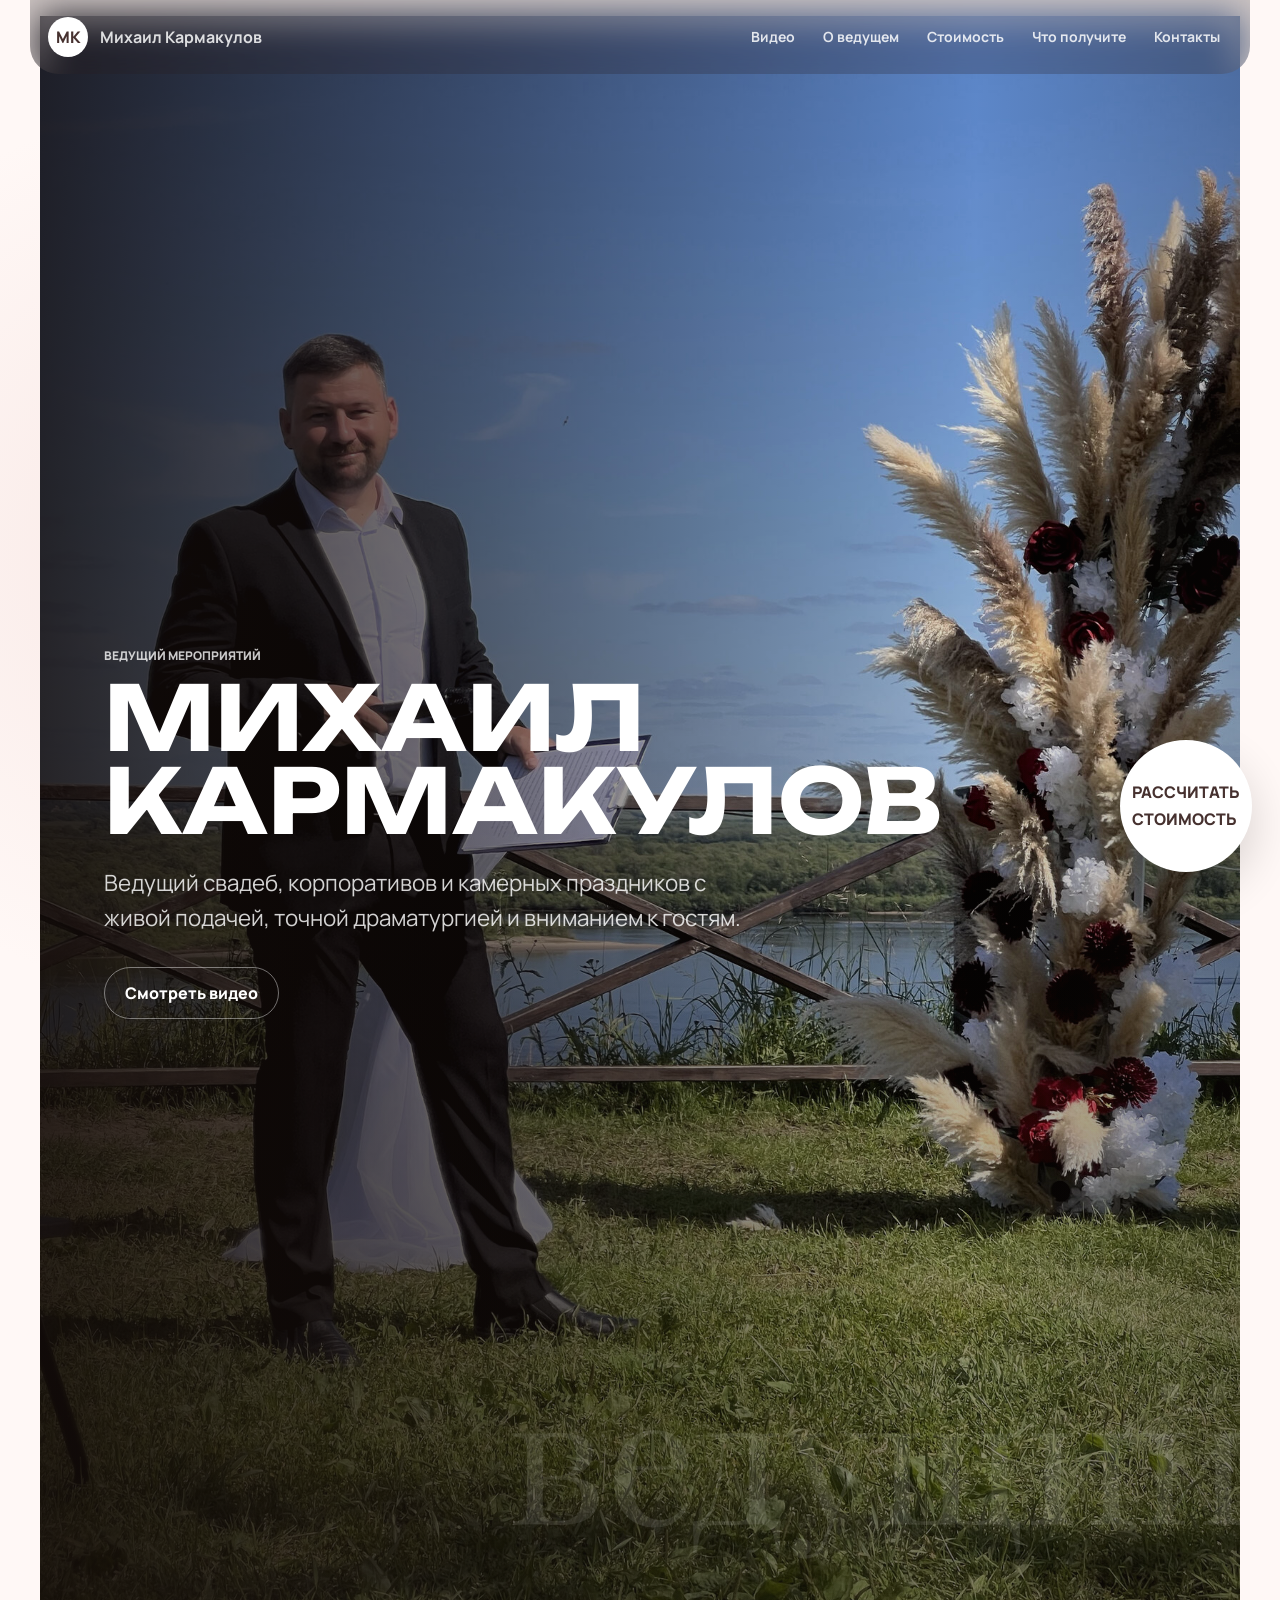
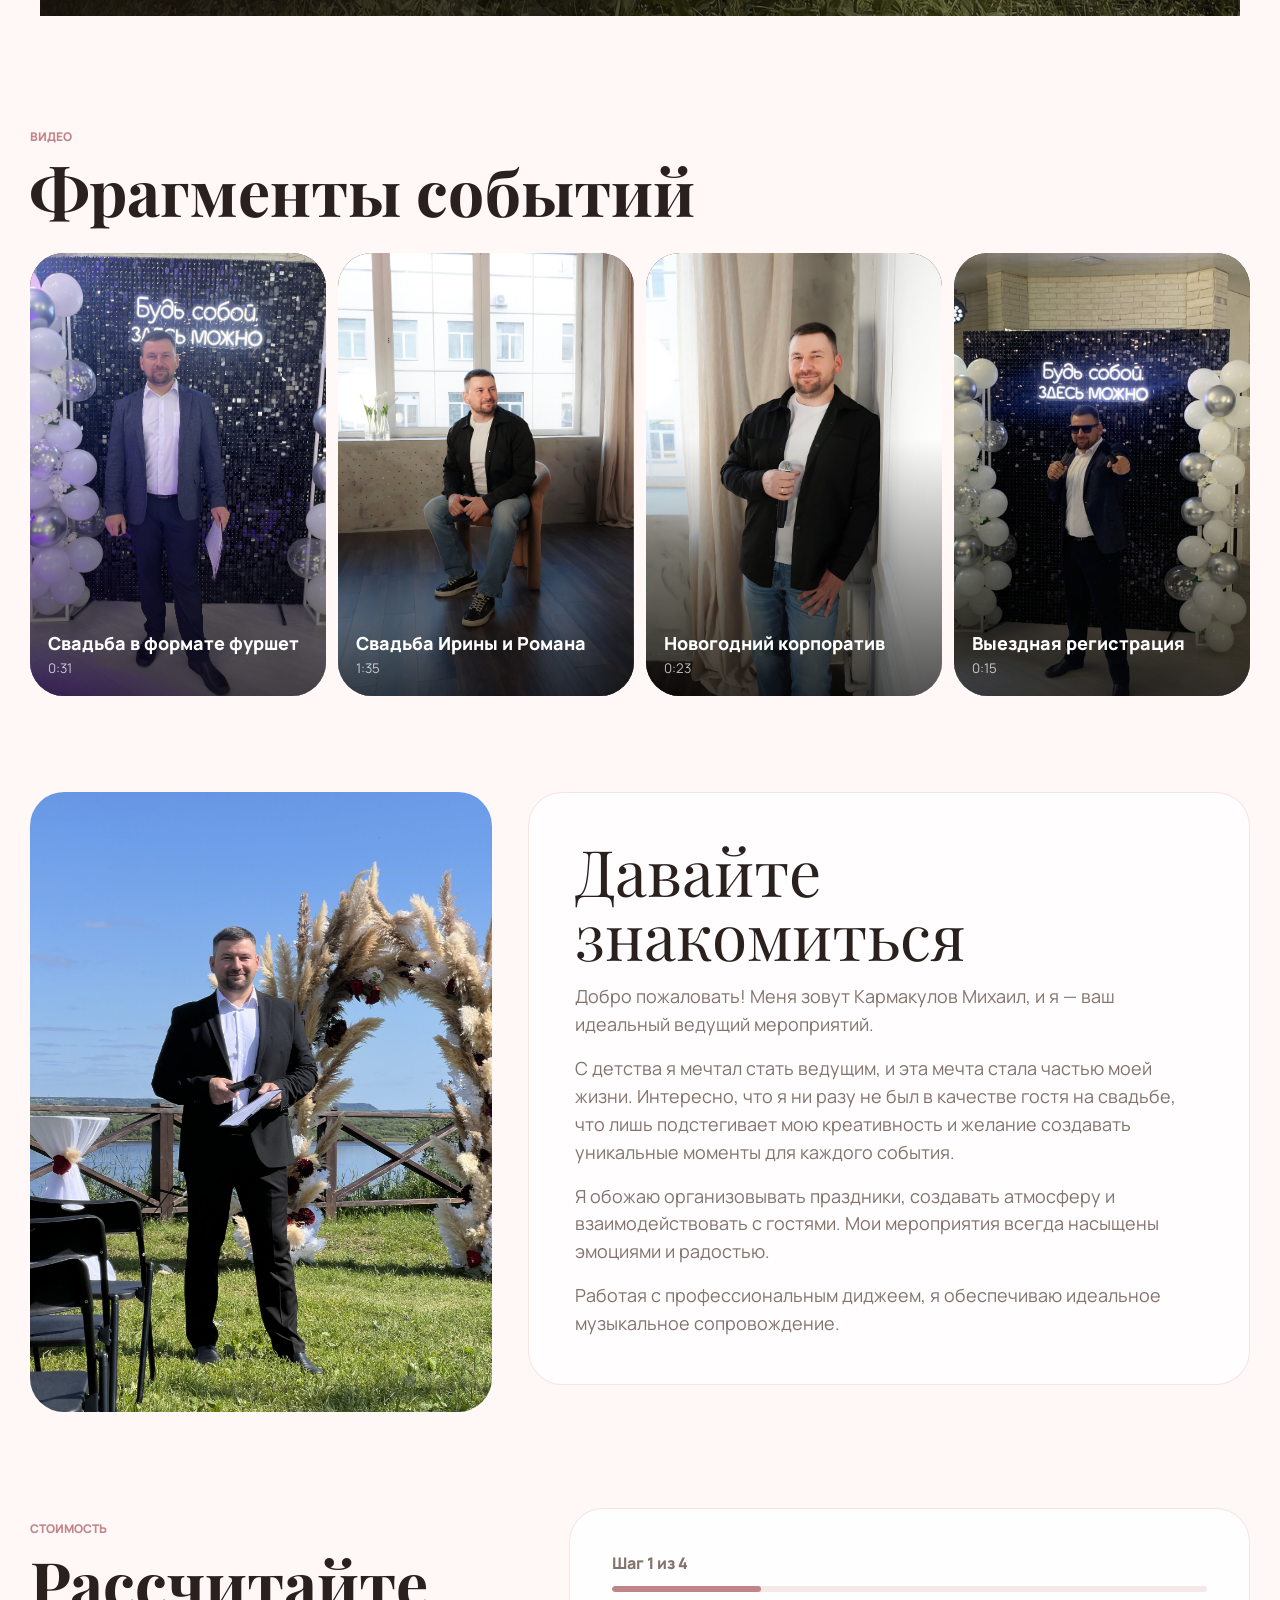
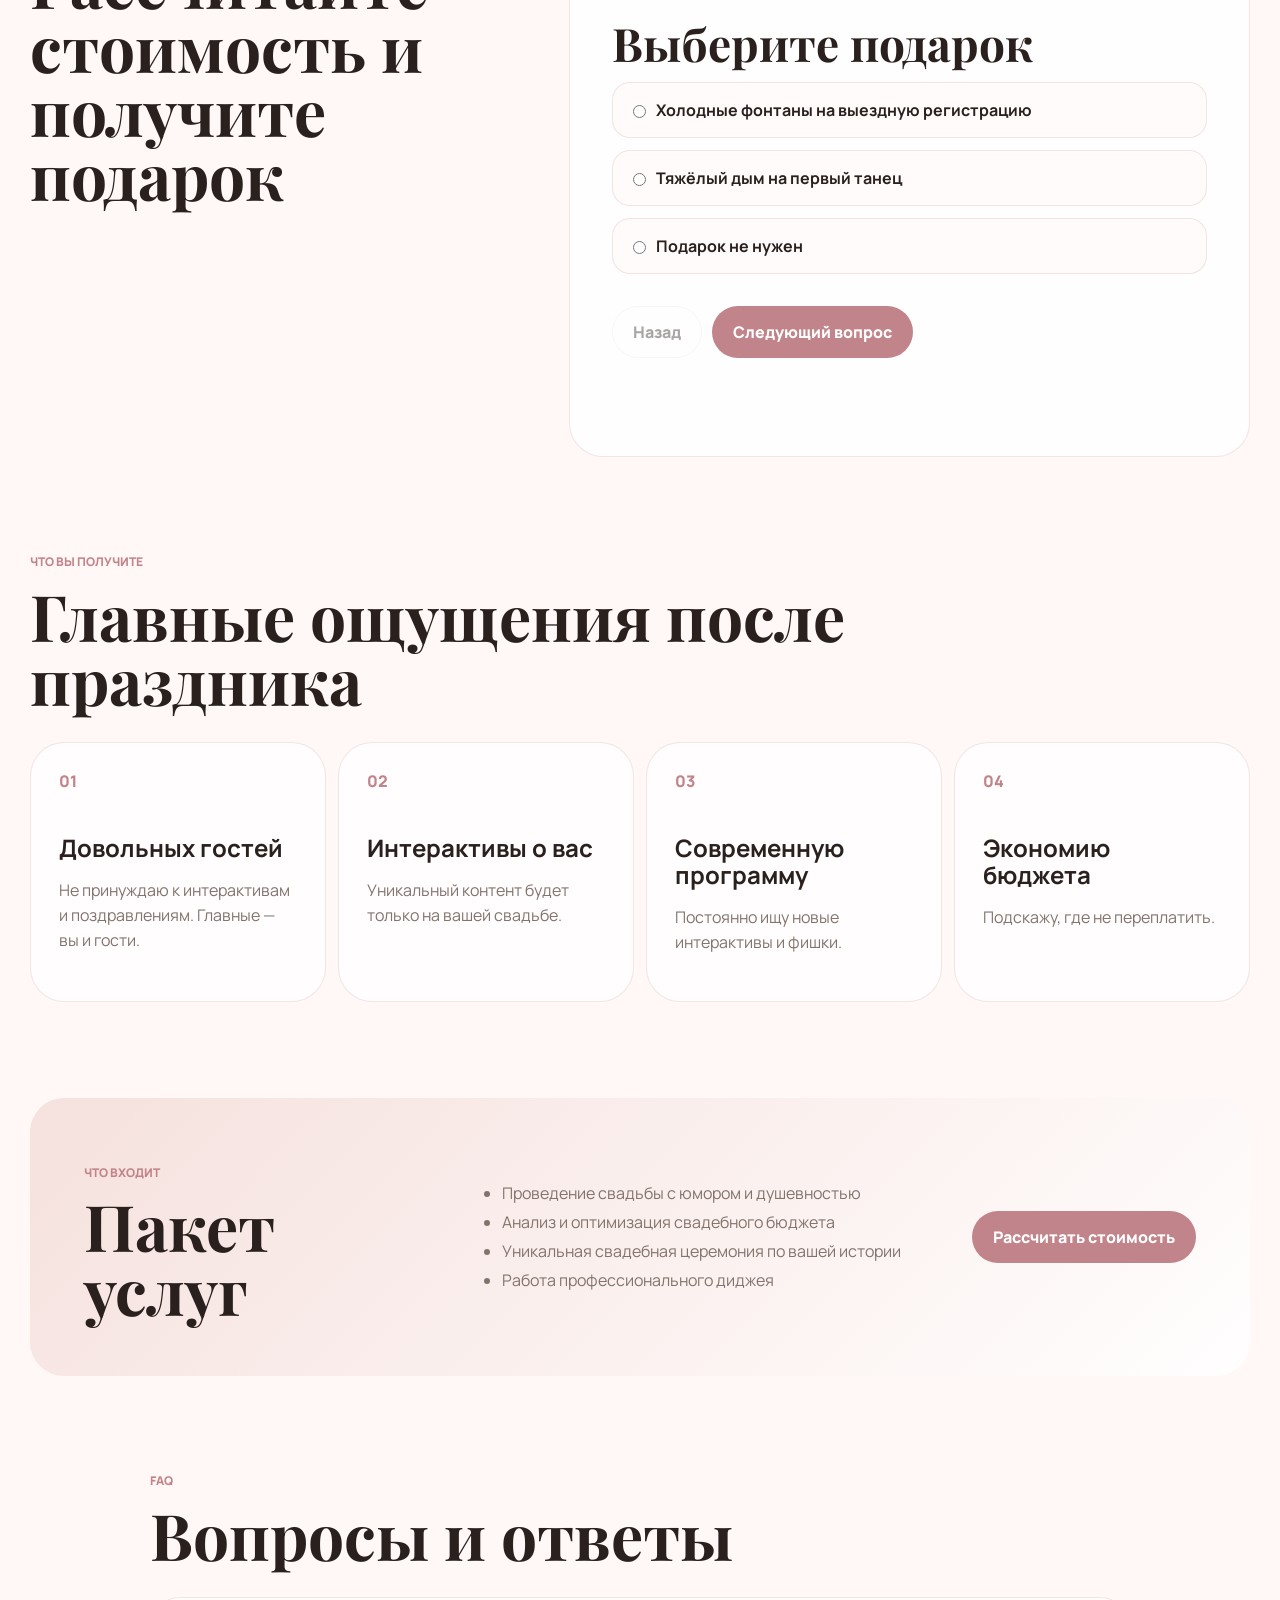
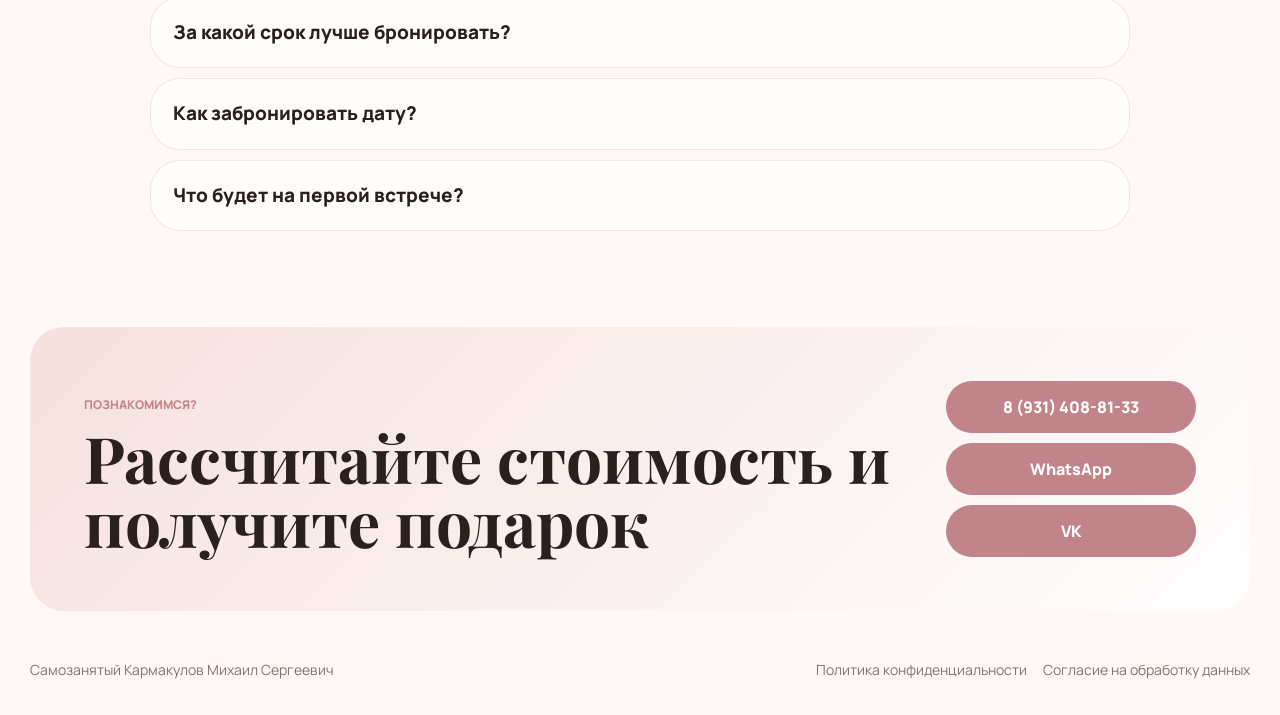
==== index.html @ 8fa38546 "Publish Karmakulov Mikhail site" ====
<!doctype html>
<html lang="ru">
<head>
  <meta charset="utf-8">
  <meta name="viewport" content="width=device-width, initial-scale=1">
  <title>Михаил Кармакулов | Ведущий мероприятий</title>
  <link rel="preconnect" href="https://fonts.googleapis.com">
  <link rel="preconnect" href="https://fonts.gstatic.com" crossorigin>
  <link href="https://fonts.googleapis.com/css2?family=Manrope:wght@400;500;600;700;800&family=Playfair+Display:wght@600;700&family=Unbounded:wght@500;700&display=swap" rel="stylesheet">
  <link rel="stylesheet" href="styles.css">
</head>
<body class="v5">
  <header class="site-header"><a class="brand" href="index.html"><span>MK</span><strong>Михаил Кармакулов</strong></a><button class="menu" type="button" aria-label="Открыть меню"><span></span><span></span></button><nav class="nav"><a href="#video">Видео</a><a href="#about">О ведущем</a><a href="#quiz">Стоимость</a><a href="#benefits">Что получите</a><a href="#contacts">Контакты</a></nav></header>
  <main>
    <a class="floating-cost button primary circle" href="#quiz"><span>Рассчитать</span><span>стоимость</span></a>
    <section class="hero ceremony-hero"><figure class="hero-photo"><img src="assets/hero.jpg" alt="Михаил Кармакулов"></figure><div class="hero-copy"><p class="eyebrow">Ведущий мероприятий</p><h1>МИХАИЛ КАРМАКУЛОВ</h1><p class="lead">Ведущий свадеб, корпоративов и камерных праздников с живой подачей, точной драматургией и вниманием к гостям.</p><div class="actions"><a class="button ghost" href="#video">Смотреть видео</a></div></div></section>
    <section class="video section" id="video"><div class="section-title"><p class="eyebrow">Видео</p><h2>Фрагменты событий</h2></div><div class="video-grid"><button class="video-card" data-title="Свадьба в формате фуршет"><img src="assets/video-1.jpg" alt=""><span>Свадьба в формате фуршет</span><small>0:31</small></button><button class="video-card" data-title="Свадьба Ирины и Романа"><img src="assets/video-2.jpg" alt=""><span>Свадьба Ирины и Романа</span><small>1:35</small></button><button class="video-card" data-title="Новогодний корпоратив"><img src="assets/video-3.jpg" alt=""><span>Новогодний корпоратив</span><small>0:23</small></button><button class="video-card" data-title="Выездная регистрация"><img src="assets/video-4.jpg" alt=""><span>Выездная регистрация</span><small>0:15</small></button></div></section>
    <section class="about section" id="about"><img src="assets/about.jpg" alt="Михаил Кармакулов"><div class="about-text"><p class="big">Давайте знакомиться</p><p>Добро пожаловать! Меня зовут Кармакулов Михаил, и я — ваш идеальный ведущий мероприятий.</p><p>С детства я мечтал стать ведущим, и эта мечта стала частью моей жизни. Интересно, что я ни разу не был в качестве гостя на свадьбе, что лишь подстегивает мою креативность и желание создавать уникальные моменты для каждого события.</p><p>Я обожаю организовывать праздники, создавать атмосферу и взаимодействовать с гостями. Мои мероприятия всегда насыщены эмоциями и радостью.</p><p>Работая с профессиональным диджеем, я обеспечиваю идеальное музыкальное сопровождение.</p></div></section>
    <section class="quiz-wrap section" id="quiz"><div class="section-title"><p class="eyebrow">Стоимость</p><h2>Рассчитайте стоимость и получите подарок</h2></div><form class="quiz"><div class="progress"><span class="step-label">Шаг 1 из 4</span><i><b class="step-bar"></b></i></div><fieldset class="step active"><legend>Выберите подарок</legend><label><input required type="radio" name="gift" value="Фонтаны"> Холодные фонтаны на выездную регистрацию</label><label><input type="radio" name="gift" value="Дым"> Тяжёлый дым на первый танец</label><label><input type="radio" name="gift" value="Нет"> Подарок не нужен</label></fieldset><fieldset class="step"><legend>Мероприятие</legend><div class="choices"><label><input required type="radio" name="event" value="Свадьба"> Свадьба</label><label><input type="radio" name="event" value="Корпоратив"> Корпоратив</label><label><input type="radio" name="event" value="Юбилей"> Юбилей</label><label><input type="radio" name="event" value="Другое"> Другое</label></div><input type="date" name="date"></fieldset><fieldset class="step"><legend>Место и гости</legend><input required type="text" name="place" placeholder="Город или площадка"><div class="choices"><label><input required type="radio" name="guests" value="10-30"> 10-30</label><label><input type="radio" name="guests" value="30-50"> 30-50</label><label><input type="radio" name="guests" value="50-100"> 50-100</label><label><input type="radio" name="guests" value="100+"> 100+</label></div></fieldset><fieldset class="step"><legend>Контакт</legend><input required type="tel" name="phone" placeholder="Телефон или мессенджер"><label class="consent"><input required type="checkbox"> Согласен на обработку персональных данных</label></fieldset><div class="quiz-actions"><button class="button ghost prev-step" type="button">Назад</button><button class="button primary next-step" type="button">Следующий вопрос</button><button class="button primary submit-quiz hidden" type="submit">Узнать результат</button></div><p class="result"></p></form></section>
    <section class="benefits section" id="benefits"><div class="section-title"><p class="eyebrow">Что вы получите</p><h2>Главные ощущения после праздника</h2></div><div class="benefit-grid"><article><span>01</span><div><h3>Довольных гостей</h3><p>Не принуждаю к интерактивам и поздравлениям. Главные — вы и гости.</p></div></article><article><span>02</span><div><h3>Интерактивы о вас</h3><p>Уникальный контент будет только на вашей свадьбе.</p></div></article><article><span>03</span><div><h3>Современную программу</h3><p>Постоянно ищу новые интерактивы и фишки.</p></div></article><article><span>04</span><div><h3>Экономию бюджета</h3><p>Подскажу, где не переплатить.</p></div></article></div></section>
    <section class="package section"><div><p class="eyebrow">Что входит</p><h2>Пакет услуг</h2></div><ul><li>Проведение свадьбы с юмором и душевностью</li><li>Анализ и оптимизация свадебного бюджета</li><li>Уникальная свадебная церемония по вашей истории</li><li>Работа профессионального диджея</li></ul><a class="button primary" href="#quiz">Рассчитать стоимость</a></section>
    <section class="faq section"><div class="section-title"><p class="eyebrow">FAQ</p><h2>Вопросы и ответы</h2></div><div class="faq-list"><button type="button"><span>За какой срок лучше бронировать?</span><em>Чем раньше известна дата, тем проще закрепить ее за вами.</em></button><button type="button"><span>Как забронировать дату?</span><em>Оставьте заявку, Михаил свяжется с вами и обсудит свободные даты, формат и детали праздника.</em></button><button type="button"><span>Что будет на первой встрече?</span><em>Обсудим повод, гостей, настроение, тайминг и пожелания.</em></button></div></section>
    <section class="contacts section" id="contacts"><div><p class="eyebrow">Познакомимся?</p><h2>Рассчитайте стоимость и получите подарок</h2></div><div class="contact-links"><a href="tel:+79314088133">8 (931) 408-81-33</a><a href="https://wa.me/79314088133">WhatsApp</a><a href="https://vk.com/djarkhangelsk">VK</a></div></section>
  </main>
  <footer class="footer"><span>Самозанятый Кармакулов Михаил Сергеевич</span><nav><a href="privacy.html">Политика конфиденциальности</a><a href="agree.html">Согласие на обработку данных</a></nav></footer>
  <dialog class="modal" id="videoModal"><button id="closeModal" type="button">×</button><h3 id="modalTitle">Видео</h3><p>Здесь можно подключить реальный ролик.</p></dialog>
  <script src="script.js"></script>
</body>
</html>
---- styles.css ----
:root {
  --bg: #f8f1ea;
  --paper: #fffaf4;
  --ink: #211a17;
  --muted: #766b63;
  --line: rgba(80, 58, 48, .16);
  --accent: #a96954;
  --accent-2: #d9bca5;
  --dark: #211a17;
  --max: min(1220px, calc(100% - 32px));
  --body: Manrope, Inter, Arial, sans-serif;
  --display: "Playfair Display", Georgia, serif;
  --radius: 28px;
}

.v2 {
  --bg: #f4f3ee;
  --paper: #ffffff;
  --ink: #111111;
  --muted: #66635e;
  --line: rgba(17,17,17,.16);
  --accent: #111111;
  --accent-2: #e2dfd7;
  --dark: #050505;
  --display: Unbounded, Manrope, Arial, sans-serif;
  --radius: 12px;
}

.v3 {
  --bg: #f5efe7;
  --paper: #fffdf9;
  --ink: #241d18;
  --muted: #74675c;
  --line: rgba(36,29,24,.14);
  --accent: #7b6f5a;
  --accent-2: #e8d8c5;
  --dark: #2b211b;
  --display: Manrope, Arial, sans-serif;
  --radius: 6px;
}

.v4 {
  --bg: #0e0d11;
  --paper: #17151d;
  --ink: #fff5eb;
  --muted: rgba(255,245,235,.68);
  --line: rgba(255,245,235,.14);
  --accent: #e2a86f;
  --accent-2: #6d2844;
  --dark: #07060a;
  --display: Unbounded, Manrope, Arial, sans-serif;
  --radius: 22px;
}

.v5 {
  --bg: #fff8f6;
  --paper: #fffefe;
  --ink: #2a211f;
  --muted: #83736d;
  --line: rgba(179,123,117,.18);
  --accent: #c1848a;
  --accent-2: #f2d9d5;
  --dark: #46312f;
  --radius: 34px;
}

* { box-sizing: border-box; }
html { scroll-behavior: smooth; }
body {
  margin: 0;
  color: var(--ink);
  background:
    radial-gradient(circle at 16% 10%, color-mix(in srgb, var(--accent-2) 50%, transparent), transparent 28rem),
    var(--bg);
  font-family: var(--body);
  line-height: 1.55;
  letter-spacing: 0;
}
a { color: inherit; text-decoration: none; }
img { display: block; max-width: 100%; }
button, input { font: inherit; }

.hub-page {
  min-height: 100vh;
  width: var(--max);
  margin: 0 auto;
  display: grid;
  align-content: center;
  gap: 24px;
  padding: 48px 0;
}
.hub-page h1 {
  max-width: 900px;
  margin: 0;
  font-family: var(--display);
  font-size: clamp(48px, 8vw, 110px);
  line-height: .95;
}
.hub-page > p:not(.eyebrow) {
  max-width: 760px;
  color: var(--muted);
  font-size: 20px;
}
.hub-grid {
  display: grid;
  grid-template-columns: repeat(5, 1fr);
  gap: 12px;
}
.hub-grid a {
  min-height: 220px;
  display: grid;
  align-content: space-between;
  border: 1px solid var(--line);
  border-radius: var(--radius);
  padding: 22px;
  background: var(--paper);
}
.hub-grid span,
.eyebrow {
  color: var(--accent);
  font-size: 12px;
  font-weight: 800;
  text-transform: uppercase;
}
.hub-grid b {
  font-size: 24px;
  line-height: 1.1;
}
.hub-grid small {
  color: var(--muted);
}

.site-header {
  position: sticky;
  top: 0;
  z-index: 20;
  width: var(--max);
  min-height: 74px;
  margin: 0 auto;
  display: flex;
  align-items: center;
  justify-content: space-between;
  gap: 18px;
  padding: 0 18px;
  border-bottom: 1px solid var(--line);
  background: color-mix(in srgb, var(--bg) 86%, transparent);
  backdrop-filter: blur(18px);
}
.brand { display: flex; align-items: center; gap: 12px; font-weight: 800; }
.brand span {
  width: 40px;
  height: 40px;
  display: grid;
  place-items: center;
  border-radius: 50%;
  background: var(--accent);
  color: #fff;
}
.nav { display: flex; gap: 4px; }
.nav a {
  min-height: 42px;
  display: inline-flex;
  align-items: center;
  border-radius: 999px;
  padding: 0 12px;
  color: var(--muted);
  font-size: 14px;
  font-weight: 700;
}
.nav a:hover { color: var(--ink); background: color-mix(in srgb, var(--accent) 12%, transparent); }
.menu { display: none; width: 44px; height: 44px; border: 0; border-radius: 50%; background: var(--accent); }
.menu span { display: block; width: 18px; height: 2px; margin: 5px auto; background: #fff; }

.hero {
  width: var(--max);
  min-height: calc(100vh - 74px);
  margin: 0 auto;
  display: grid;
  grid-template-columns: 1fr .72fr;
  gap: 16px;
  padding: 24px 0;
}
.hero-copy,
.hero-photo {
  min-width: 0;
  overflow: hidden;
  border-radius: var(--radius);
}
.hero-copy {
  position: relative;
  display: flex;
  flex-direction: column;
  justify-content: center;
  padding: clamp(28px, 6vw, 74px);
  border: 1px solid var(--line);
  background: color-mix(in srgb, var(--paper) 88%, transparent);
}
.hero h1 {
  margin: 0;
  font-family: var(--display);
  font-size: clamp(52px, 8vw, 116px);
  line-height: .94;
  letter-spacing: 0;
}
.lead {
  max-width: 640px;
  margin: 24px 0 0;
  color: var(--muted);
  font-size: clamp(18px, 2vw, 26px);
}
.actions { display: flex; flex-wrap: wrap; gap: 10px; margin-top: 32px; }
.button {
  min-height: 52px;
  display: inline-flex;
  align-items: center;
  justify-content: center;
  border: 1px solid transparent;
  border-radius: 999px;
  padding: 0 20px;
  cursor: pointer;
  font-weight: 800;
}
.button.primary { background: var(--accent); color: #fff; }
.button.ghost { border-color: var(--line); color: var(--ink); background: transparent; }
.hero-photo img { width: 100%; height: 100%; min-height: 620px; object-fit: cover; object-position: 45% 36%; }

.v2 .hero { grid-template-columns: 1fr; }
.v2 .hero-copy { min-height: 520px; text-transform: uppercase; }
.v2 .hero-photo { min-height: 480px; }
.v3 .hero { grid-template-columns: .8fr 1.2fr; }
.v3 .hero-photo { order: -1; }
.v4 .hero-copy { background: linear-gradient(135deg, var(--paper), var(--dark)); }
.v4 .button.ghost { color: var(--ink); }
.v5 .hero-copy::after {
  content: "wedding";
  position: absolute;
  right: 26px;
  bottom: 18px;
  color: color-mix(in srgb, var(--accent) 22%, transparent);
  font-family: var(--display);
  font-size: clamp(64px, 12vw, 180px);
  pointer-events: none;
}

.v5 .site-header {
  position: fixed;
  left: 50%;
  transform: translateX(-50%);
  border-bottom: 0;
  color: #fff;
  background: rgba(42, 33, 31, .24);
  border-radius: 0 0 28px 28px;
}

.v5 .brand span {
  background: #fff;
  color: var(--dark);
}

.v5 .nav a,
.v5 .brand strong {
  color: rgba(255,255,255,.84);
}

.v5 .nav a:hover {
  color: #fff;
  background: rgba(255,255,255,.12);
}

.v5 .ceremony-hero {
  width: 100%;
  min-height: 100vh;
  display: grid;
  grid-template-columns: 1fr;
  padding: 0;
}

.v5 .ceremony-hero .hero-photo {
  grid-area: 1 / 1;
  position: relative;
  min-height: 100vh;
  border-radius: 0;
}

.v5 .ceremony-hero .hero-photo::after {
  content: "";
  position: absolute;
  inset: 0;
  background:
    linear-gradient(90deg, rgba(18,11,9,.86) 0%, rgba(18,11,9,.52) 38%, rgba(18,11,9,.12) 78%, rgba(18,11,9,.3) 100%),
    linear-gradient(0deg, rgba(18,11,9,.5), transparent 54%);
}

.v5 .ceremony-hero .hero-photo img {
  min-height: 100vh;
  object-position: 50% 0%;
  filter: saturate(.95) contrast(1.04);
}

.v5 .ceremony-hero .hero-copy {
  grid-area: 1 / 1;
  z-index: 2;
  width: var(--max);
  min-height: 100vh;
  margin: 0 auto;
  border: 0;
  border-radius: 0;
  background: transparent;
  color: #fff;
  padding-top: 96px;
}

.v5 .ceremony-hero .hero-copy::after {
  content: "ведущий";
  right: 0;
  bottom: 42px;
  color: rgba(255,255,255,.1);
  font-family: var(--display);
  font-size: clamp(76px, 14vw, 210px);
}

.v5 .ceremony-hero .eyebrow {
  color: rgba(255,255,255,.78);
}

.v5 .ceremony-hero h1 {
  max-width: min(100%, 1020px);
  font-family: Unbounded, Manrope, Arial, sans-serif;
  font-size: clamp(56px, 7vw, 118px);
  line-height: .92;
  letter-spacing: 0;
  text-wrap: balance;
}

.v5 .ceremony-hero .lead {
  max-width: 660px;
  color: rgba(255,255,255,.82);
  font-size: clamp(18px, 1.75vw, 23px);
}

.v5 .ceremony-hero .actions {
  align-items: center;
}

.v5 .ceremony-hero .button.ghost {
  color: #fff;
  border-color: rgba(255,255,255,.42);
}

.v5 .button.circle {
  width: 132px;
  height: 132px;
  display: grid;
  align-content: center;
  gap: 3px;
  border-radius: 50%;
  padding: 0;
  background: #fff;
  color: var(--dark);
  text-transform: uppercase;
}

.v5 .button.circle:hover {
  transform: translateY(-2px) scale(1.02);
}

.v5 .floating-cost {
  position: fixed;
  right: clamp(16px, 2.2vw, 34px);
  bottom: clamp(16px, 2.2vw, 32px);
  z-index: 40;
  border: 2px solid rgba(255,255,255,.75);
  box-shadow: 0 18px 46px rgba(0,0,0,.16);
  animation: ctaFloat 4.5s ease-in-out infinite;
}

@keyframes ctaFloat {
  0%, 100% { transform: translateY(0); }
  50% { transform: translateY(-8px); }
}

.section { width: var(--max); margin: 96px auto 0; }
.section-title { max-width: 840px; margin-bottom: 30px; }
.section h2 {
  margin: 0;
  font-family: var(--display);
  font-size: clamp(36px, 5vw, 72px);
  line-height: 1;
}
.video-grid,
.benefit-grid {
  display: grid;
  grid-template-columns: repeat(4, 1fr);
  gap: 12px;
}
.video-card {
  position: relative;
  min-height: 330px;
  overflow: hidden;
  border: 0;
  border-radius: var(--radius);
  padding: 0;
  background: var(--dark);
  color: #fff;
  cursor: pointer;
  text-align: left;
}
.video-card img { width: 100%; height: 100%; object-fit: cover; object-position: center top; transition: transform .35s ease; }
.video-card:hover img { transform: scale(1.04); }
.video-card::after { content: ""; position: absolute; inset: 0; background: linear-gradient(to top, rgba(0,0,0,.68), transparent 58%); }
.video-card span,
.video-card small { position: absolute; z-index: 1; left: 18px; right: 18px; }
.video-card span { bottom: 42px; font-weight: 800; font-size: 18px; line-height: 1.2; }
.video-card small { bottom: 18px; color: rgba(255,255,255,.72); }

.about {
  display: grid;
  grid-template-columns: .78fr 1.22fr;
  gap: 36px;
  align-items: start;
}
.about img { width: 100%; height: 620px; object-fit: cover; object-position: center top; border-radius: var(--radius); }
.about-text {
  display: grid;
  gap: 16px;
  border: 1px solid var(--line);
  border-radius: var(--radius);
  padding: clamp(24px, 4vw, 46px);
  background: color-mix(in srgb, var(--paper) 86%, transparent);
}
.about-text p { margin: 0; color: var(--muted); font-size: 18px; }
.about-text .big { color: var(--ink); font-family: var(--display); font-size: clamp(34px, 5vw, 66px); line-height: 1; }

.quiz-wrap {
  display: grid;
  grid-template-columns: .85fr 1.15fr;
  gap: 36px;
  align-items: start;
}
.quiz {
  border: 1px solid var(--line);
  border-radius: var(--radius);
  padding: clamp(24px, 4vw, 42px);
  background: var(--paper);
}
.progress { display: grid; gap: 10px; margin-bottom: 28px; color: var(--muted); font-weight: 800; }
.progress i { height: 6px; overflow: hidden; border-radius: 999px; background: color-mix(in srgb, var(--accent) 18%, transparent); }
.progress b { display: block; width: 25%; height: 100%; background: var(--accent); border-radius: inherit; transition: width .25s ease; }
.step { display: none; min-height: 260px; margin: 0; border: 0; padding: 0; }
.step.active { display: grid; gap: 12px; align-content: start; }
.step legend { margin-bottom: 16px; padding: 0; font-family: var(--display); font-size: clamp(28px, 4vw, 46px); line-height: 1; font-weight: 700; }
.step label,
.step input[type="text"],
.step input[type="tel"],
.step input[type="date"] {
  width: 100%;
  min-height: 56px;
  display: flex;
  align-items: center;
  border: 1px solid var(--line);
  border-radius: 18px;
  padding: 14px 15px;
  background: color-mix(in srgb, var(--bg) 48%, var(--paper));
  color: var(--ink);
  font-weight: 700;
}
.step input[type="text"],
.step input[type="tel"],
.step input[type="date"] { display: block; }
.step input[type="radio"],
.step input[type="checkbox"] { margin-right: 10px; accent-color: var(--accent); }
.choices { display: grid; grid-template-columns: repeat(4, 1fr); gap: 10px; }
.contact { grid-template-columns: repeat(3, 1fr); }
.consent { color: var(--muted); font-size: 14px; }
.quiz-actions { display: flex; gap: 10px; margin-top: 26px; }
.quiz-actions button:disabled { opacity: .4; cursor: default; }
.hidden { display: none !important; }
.result { min-height: 24px; color: var(--accent); font-weight: 800; }

.benefit-grid article {
  min-height: 260px;
  display: grid;
  grid-template-rows: auto 1fr;
  align-content: start;
  gap: 42px;
  border: 1px solid var(--line);
  border-radius: var(--radius);
  padding: 26px 28px;
  background: color-mix(in srgb, var(--paper) 86%, transparent);
}
.benefit-grid article > span { color: var(--accent); font-weight: 800; }
.benefit-grid article > div {
  align-self: start;
}
h3 { margin: 0 0 10px; font-size: 24px; line-height: 1.12; }
.benefit-grid p,
.package li,
.faq em { color: var(--muted); }

.package,
.contacts {
  display: grid;
  grid-template-columns: .8fr 1fr auto;
  gap: 28px;
  align-items: center;
  border-radius: var(--radius);
  padding: clamp(26px, 5vw, 54px);
  background: linear-gradient(135deg, color-mix(in srgb, var(--accent-2) 74%, transparent), var(--paper));
}
.package ul { margin: 0; padding-left: 20px; line-height: 1.8; }

.faq { max-width: 980px; }
.faq-list { display: grid; gap: 10px; }
.faq button {
  width: 100%;
  border: 1px solid var(--line);
  border-radius: calc(var(--radius) - 4px);
  padding: 20px 22px;
  background: color-mix(in srgb, var(--paper) 88%, transparent);
  color: var(--ink);
  cursor: pointer;
  text-align: left;
}
.faq span { display: block; font-size: 19px; font-weight: 800; }
.faq em { display: none; margin-top: 10px; font-style: normal; }
.faq button.open em { display: block; }

.contacts { grid-template-columns: 1fr auto; margin-bottom: 48px; }
.contact-links { display: grid; gap: 10px; min-width: 250px; }
.contact-links a { min-height: 52px; display: flex; align-items: center; justify-content: center; border-radius: 999px; background: var(--accent); color: #fff; font-weight: 800; }
.footer { width: var(--max); margin: 0 auto 34px; display: flex; justify-content: space-between; gap: 20px; color: var(--muted); font-size: 14px; }
.footer nav { display: flex; gap: 16px; flex-wrap: wrap; }
.legal-page { background: var(--bg); }
.legal-document { width: min(100% - 32px, 920px); margin: 0 auto; padding: 56px 0 80px; }
.legal-document h1 { margin: 20px 0 28px; font-family: var(--display); font-size: clamp(34px, 5vw, 66px); line-height: 1; }
.legal-document h2 { margin: 34px 0 12px; font-size: 22px; line-height: 1.2; }
.legal-document p,
.legal-document li { color: var(--muted); font-size: 18px; }
.legal-document a { color: var(--accent); font-weight: 800; }
.legal-back { display: inline-flex; min-height: 44px; align-items: center; border: 1px solid var(--line); border-radius: 999px; padding: 0 16px; background: var(--paper); }
.modal { width: min(620px, calc(100% - 32px)); border: 0; border-radius: var(--radius); padding: 30px; background: var(--paper); color: var(--ink); }
.modal::backdrop { background: rgba(0,0,0,.55); backdrop-filter: blur(8px); }
#closeModal { position: absolute; right: 16px; top: 16px; width: 40px; height: 40px; border: 0; border-radius: 50%; background: var(--accent); color: #fff; cursor: pointer; font-size: 24px; }

@media (max-width: 1040px) {
  .hub-grid,
  .video-grid,
  .benefit-grid { grid-template-columns: repeat(2, 1fr); }
  .hero,
  .about,
  .quiz-wrap,
  .package,
  .contacts { grid-template-columns: 1fr; }
  .hero-copy,
  .hero-photo img { min-height: 500px; }
}

@media (max-width: 720px) {
  :root { --max: calc(100% - 20px); }
  .site-header { min-height: 68px; }
  .menu { display: block; }
  .nav {
    position: absolute;
    left: 0;
    right: 0;
    top: 70px;
    display: none;
    padding: 10px;
    border: 1px solid var(--line);
    border-radius: 22px;
    background: var(--paper);
  }
  .nav.open { display: grid; }
  .hero { min-height: auto; padding-top: 16px; }
  .hero-copy { min-height: auto; padding: 24px; }
  .hero-photo { order: -1; }
  .hero-photo img { min-height: 440px; }
  .v5 .site-header {
    width: var(--max);
    border-radius: 0 0 20px 20px;
  }
  .v5 .nav {
    background: rgba(34, 26, 23, .94);
    border-color: rgba(255,255,255,.16);
  }
  .v5 .ceremony-hero {
    min-height: 100svh;
  }
  .v5 .ceremony-hero .hero-photo,
  .v5 .ceremony-hero .hero-photo img,
  .v5 .ceremony-hero .hero-copy {
    min-height: 100svh;
  }
  .v5 .ceremony-hero .hero-photo img {
    object-position: 50% 0%;
  }
  .v5 .ceremony-hero .hero-copy {
    padding: 98px 10px 34px;
    justify-content: end;
  }
  .v5 .ceremony-hero h1 {
    font-size: clamp(36px, 11vw, 52px);
    line-height: .96;
  }
  .v5 .ceremony-hero .lead {
    font-size: 17px;
  }
  .v5 .button.circle {
    width: 104px;
    height: 104px;
    font-size: 12px;
  }
  .v5 .floating-cost {
    right: 14px;
    bottom: 14px;
  }
  h1 { font-size: clamp(42px, 14vw, 66px); }
  .section { margin-top: 72px; }
  .hub-grid,
  .video-grid,
  .benefit-grid,
  .choices,
  .contact,
  .actions,
  .quiz-actions { grid-template-columns: 1fr; display: grid; }
  .video-card { min-height: 300px; }
  .about img { height: 440px; }
  .step { min-height: auto; }
  .package,
  .contacts,
  .footer { display: grid; }
  .contact-links { min-width: 0; }
}
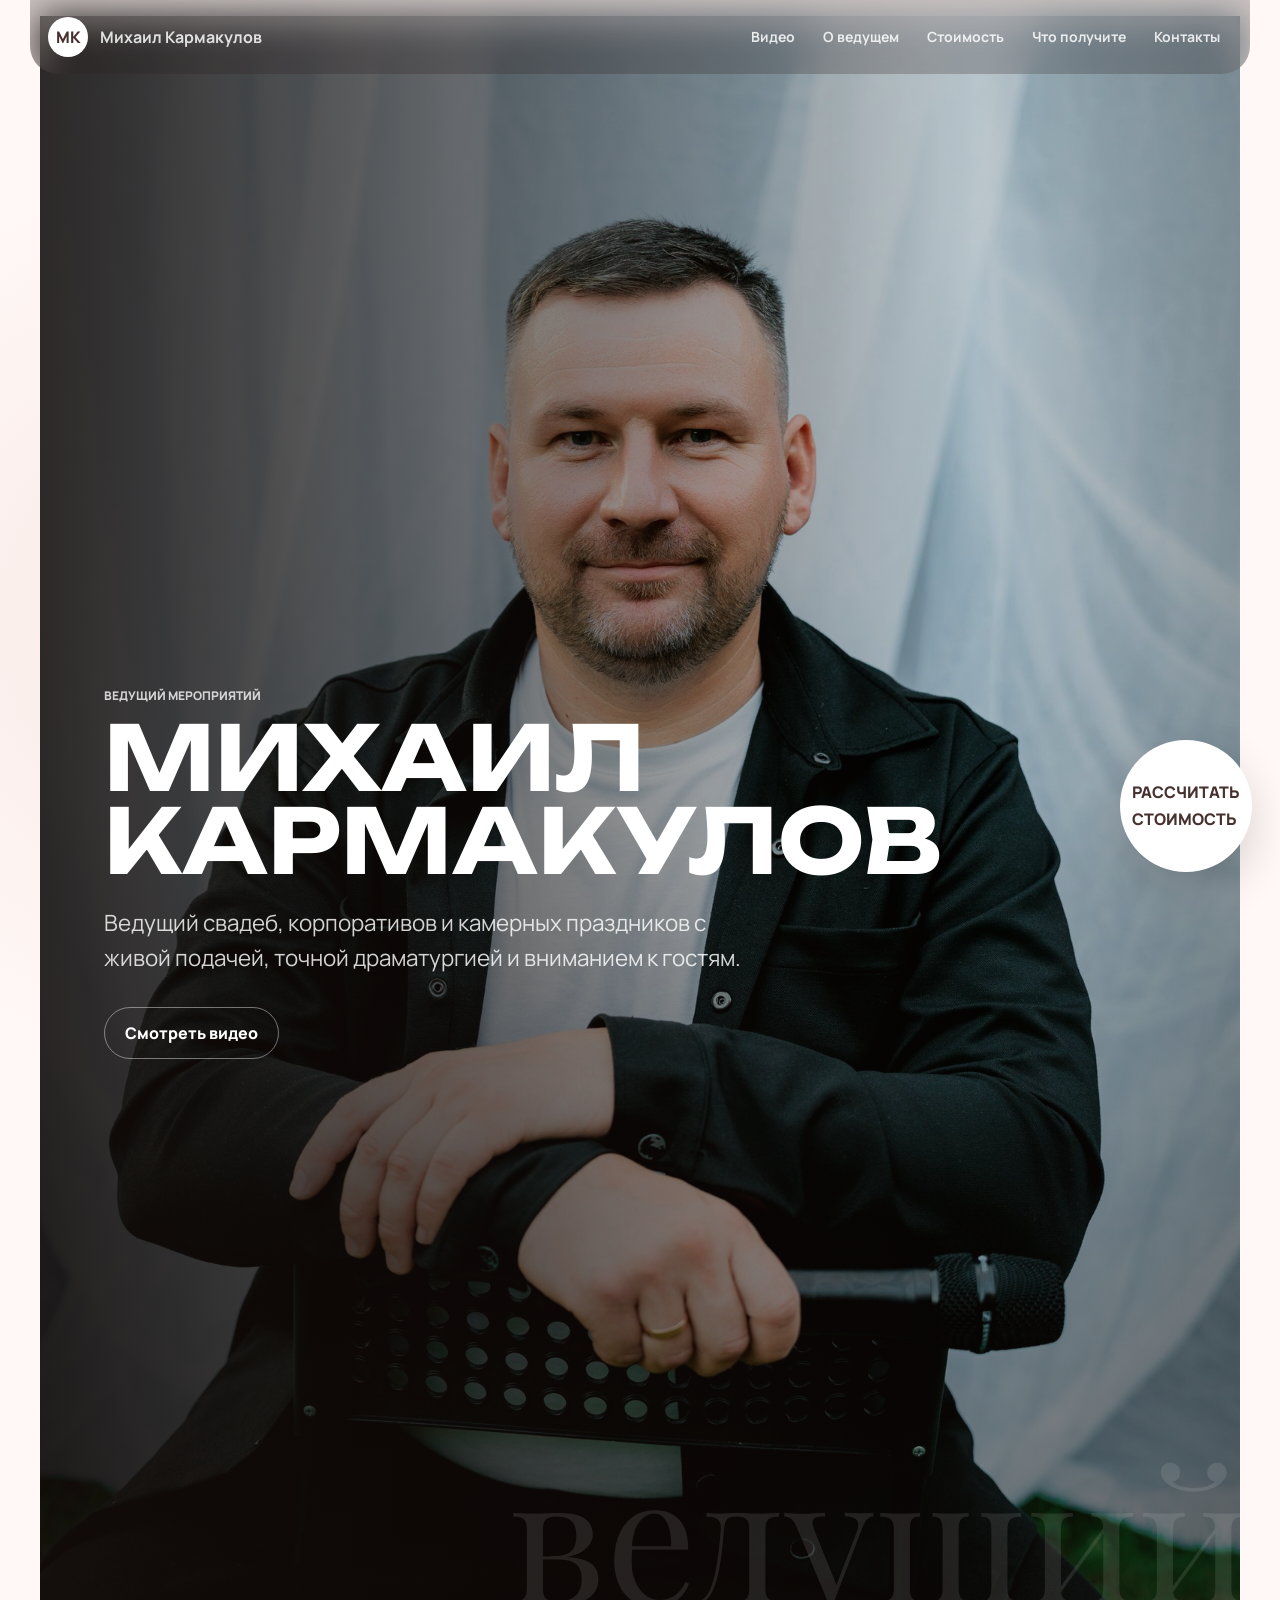
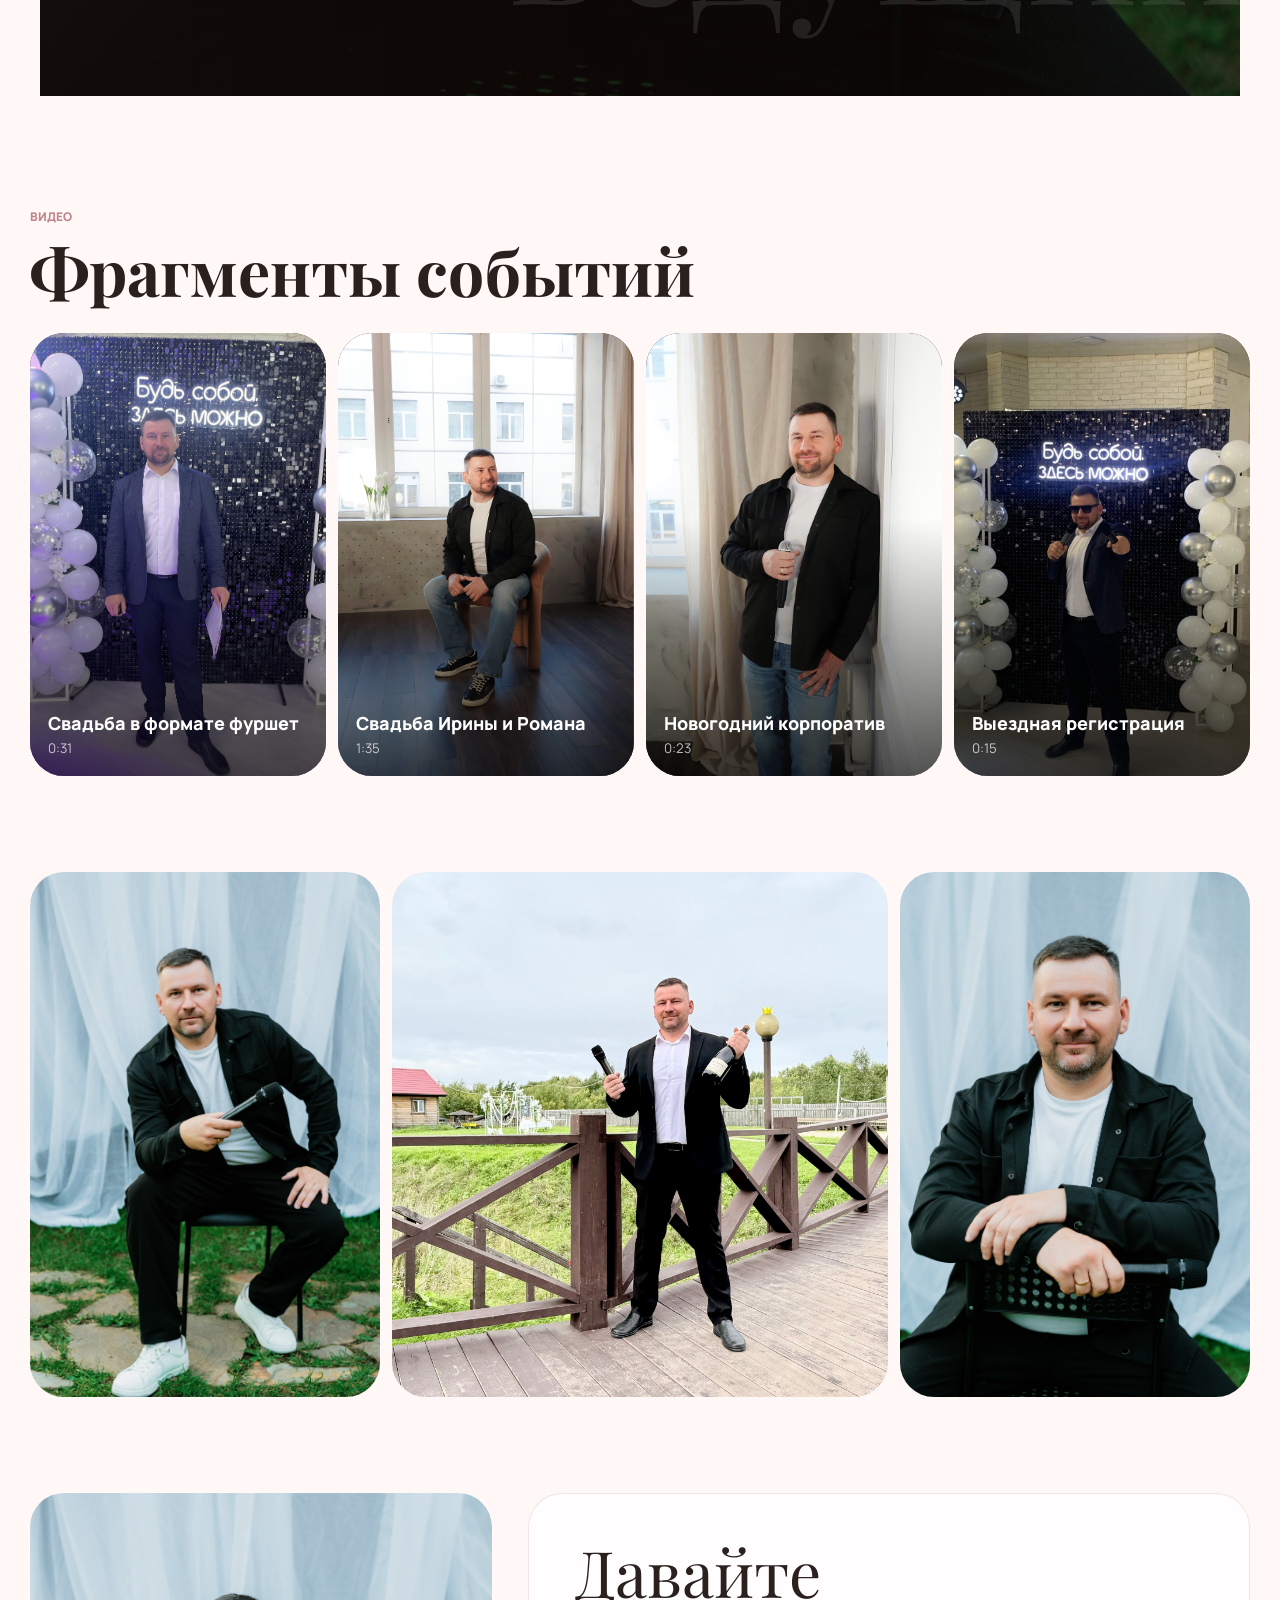
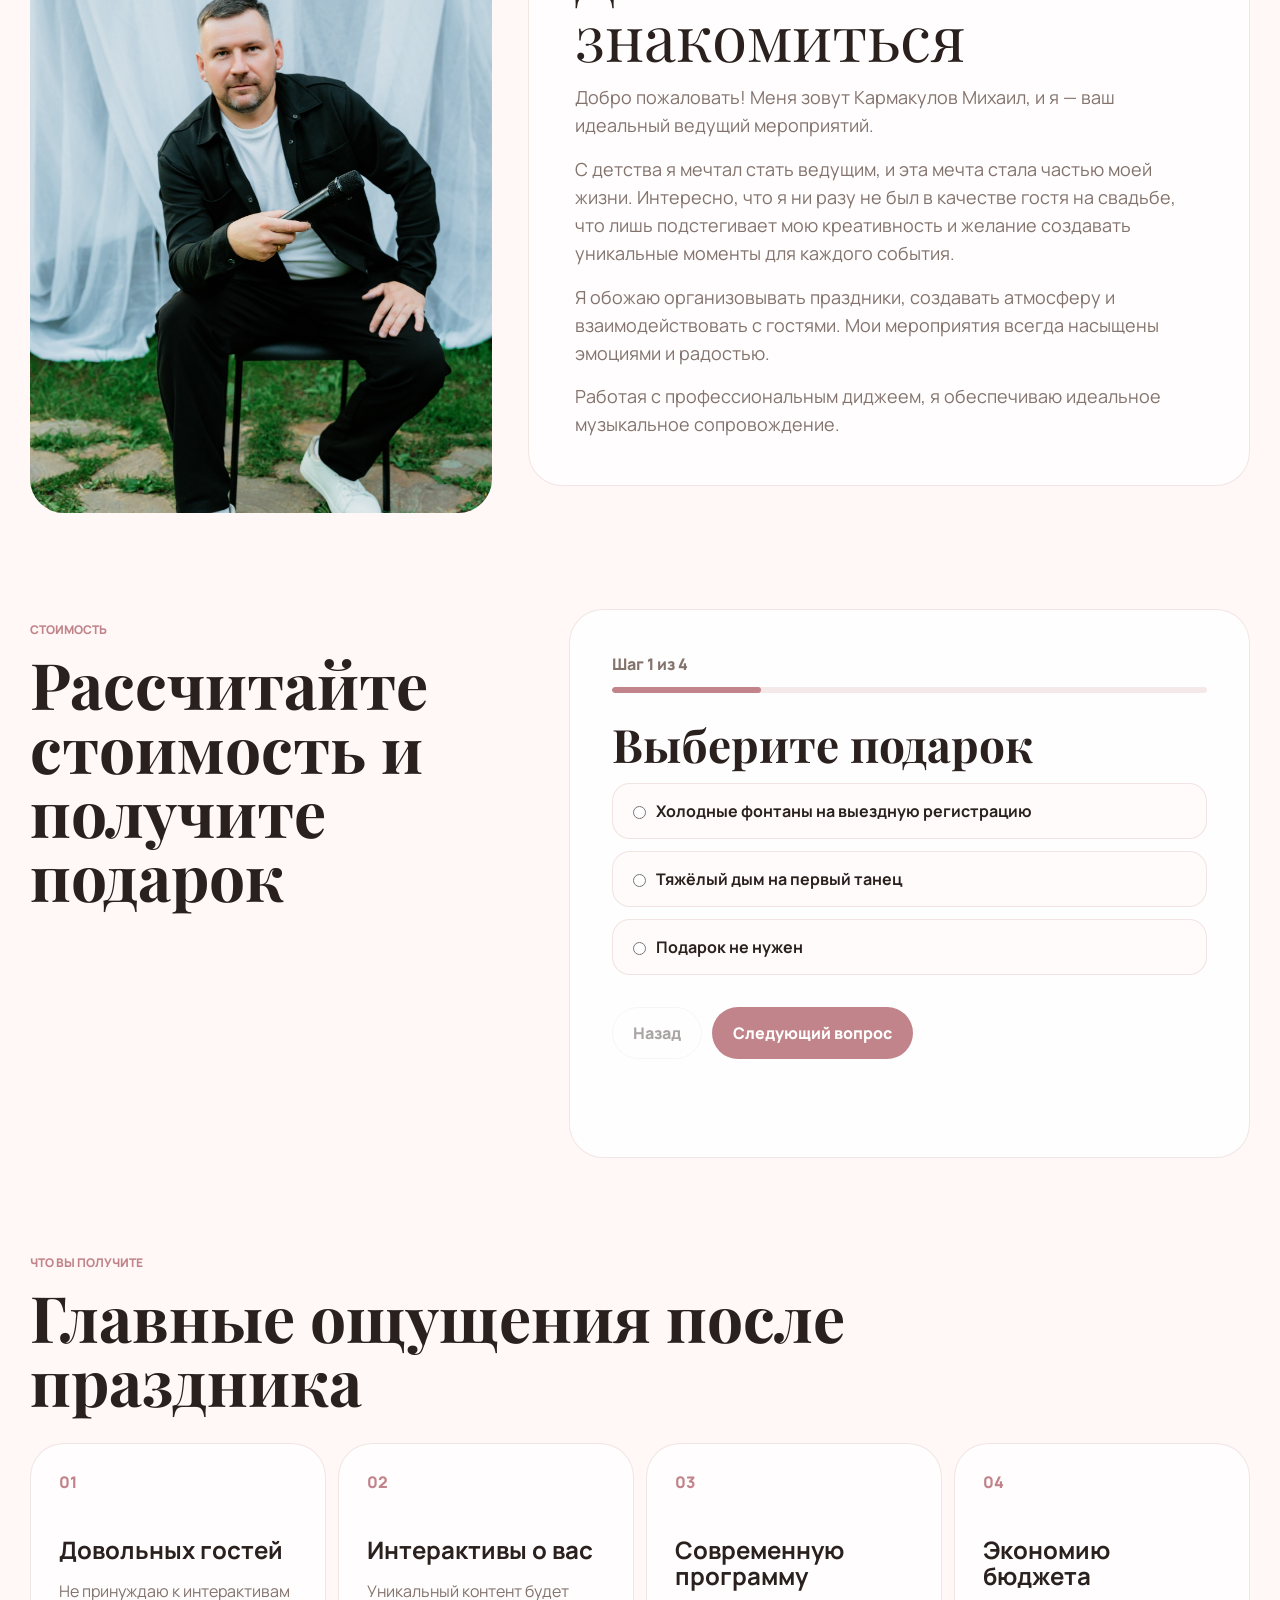
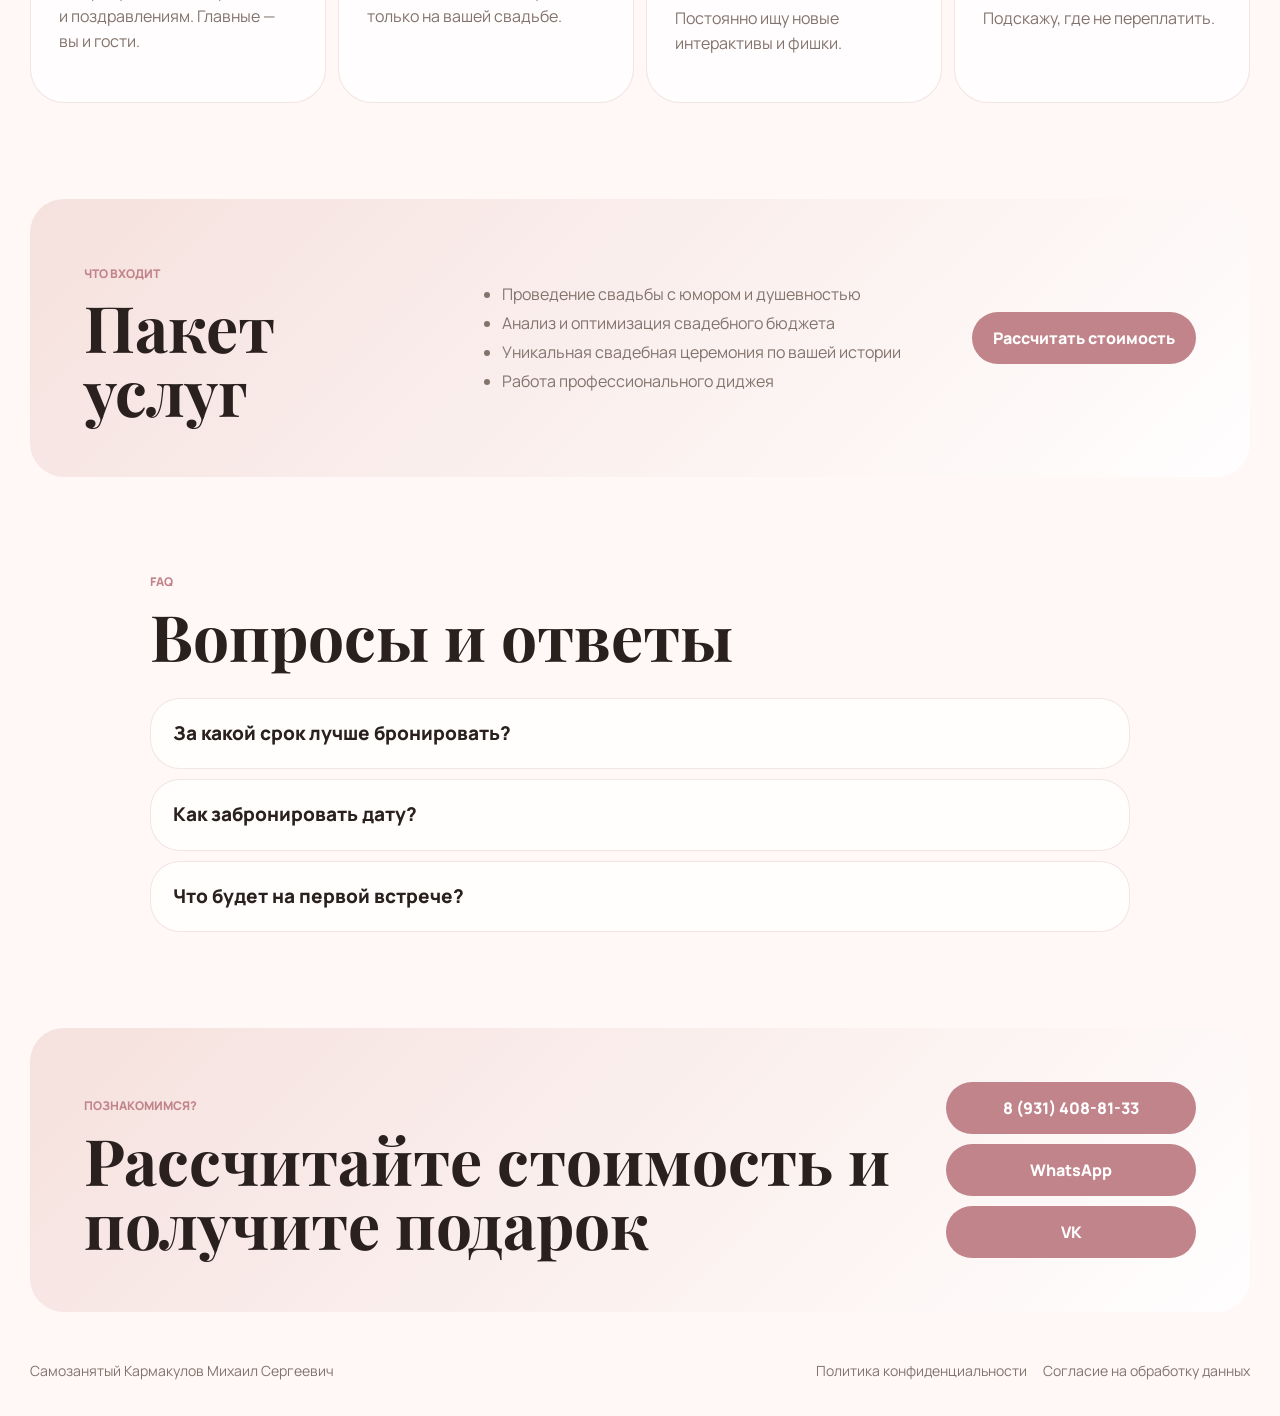
==== commit f6db0649: "Add Mikhail portrait photos" ====
--- a/index.html
+++ b/index.html
@@ -13,9 +13,10 @@
   <header class="site-header"><a class="brand" href="index.html"><span>MK</span><strong>Михаил Кармакулов</strong></a><button class="menu" type="button" aria-label="Открыть меню"><span></span><span></span></button><nav class="nav"><a href="#video">Видео</a><a href="#about">О ведущем</a><a href="#quiz">Стоимость</a><a href="#benefits">Что получите</a><a href="#contacts">Контакты</a></nav></header>
   <main>
     <a class="floating-cost button primary circle" href="#quiz"><span>Рассчитать</span><span>стоимость</span></a>
-    <section class="hero ceremony-hero"><figure class="hero-photo"><img src="assets/hero.jpg" alt="Михаил Кармакулов"></figure><div class="hero-copy"><p class="eyebrow">Ведущий мероприятий</p><h1>МИХАИЛ КАРМАКУЛОВ</h1><p class="lead">Ведущий свадеб, корпоративов и камерных праздников с живой подачей, точной драматургией и вниманием к гостям.</p><div class="actions"><a class="button ghost" href="#video">Смотреть видео</a></div></div></section>
+    <section class="hero ceremony-hero"><figure class="hero-photo"><img src="assets/mikhail-portrait.jpg" alt="Михаил Кармакулов"></figure><div class="hero-copy"><p class="eyebrow">Ведущий мероприятий</p><h1>МИХАИЛ КАРМАКУЛОВ</h1><p class="lead">Ведущий свадеб, корпоративов и камерных праздников с живой подачей, точной драматургией и вниманием к гостям.</p><div class="actions"><a class="button ghost" href="#video">Смотреть видео</a></div></div></section>
     <section class="video section" id="video"><div class="section-title"><p class="eyebrow">Видео</p><h2>Фрагменты событий</h2></div><div class="video-grid"><button class="video-card" data-title="Свадьба в формате фуршет"><img src="assets/video-1.jpg" alt=""><span>Свадьба в формате фуршет</span><small>0:31</small></button><button class="video-card" data-title="Свадьба Ирины и Романа"><img src="assets/video-2.jpg" alt=""><span>Свадьба Ирины и Романа</span><small>1:35</small></button><button class="video-card" data-title="Новогодний корпоратив"><img src="assets/video-3.jpg" alt=""><span>Новогодний корпоратив</span><small>0:23</small></button><button class="video-card" data-title="Выездная регистрация"><img src="assets/video-4.jpg" alt=""><span>Выездная регистрация</span><small>0:15</small></button></div></section>
-    <section class="about section" id="about"><img src="assets/about.jpg" alt="Михаил Кармакулов"><div class="about-text"><p class="big">Давайте знакомиться</p><p>Добро пожаловать! Меня зовут Кармакулов Михаил, и я — ваш идеальный ведущий мероприятий.</p><p>С детства я мечтал стать ведущим, и эта мечта стала частью моей жизни. Интересно, что я ни разу не был в качестве гостя на свадьбе, что лишь подстегивает мою креативность и желание создавать уникальные моменты для каждого события.</p><p>Я обожаю организовывать праздники, создавать атмосферу и взаимодействовать с гостями. Мои мероприятия всегда насыщены эмоциями и радостью.</p><p>Работая с профессиональным диджеем, я обеспечиваю идеальное музыкальное сопровождение.</p></div></section>
+    <section class="photo-story section"><figure><img src="assets/mikhail-seated.jpg" alt="Портрет Михаила Кармакулова"></figure><figure><img src="assets/mikhail-stage.jpg" alt="Михаил Кармакулов на мероприятии"></figure><figure><img src="assets/mikhail-portrait.jpg" alt="Михаил Кармакулов с микрофоном"></figure></section>
+    <section class="about section" id="about"><img src="assets/mikhail-seated.jpg" alt="Михаил Кармакулов"><div class="about-text"><p class="big">Давайте знакомиться</p><p>Добро пожаловать! Меня зовут Кармакулов Михаил, и я — ваш идеальный ведущий мероприятий.</p><p>С детства я мечтал стать ведущим, и эта мечта стала частью моей жизни. Интересно, что я ни разу не был в качестве гостя на свадьбе, что лишь подстегивает мою креативность и желание создавать уникальные моменты для каждого события.</p><p>Я обожаю организовывать праздники, создавать атмосферу и взаимодействовать с гостями. Мои мероприятия всегда насыщены эмоциями и радостью.</p><p>Работая с профессиональным диджеем, я обеспечиваю идеальное музыкальное сопровождение.</p></div></section>
     <section class="quiz-wrap section" id="quiz"><div class="section-title"><p class="eyebrow">Стоимость</p><h2>Рассчитайте стоимость и получите подарок</h2></div><form class="quiz"><div class="progress"><span class="step-label">Шаг 1 из 4</span><i><b class="step-bar"></b></i></div><fieldset class="step active"><legend>Выберите подарок</legend><label><input required type="radio" name="gift" value="Фонтаны"> Холодные фонтаны на выездную регистрацию</label><label><input type="radio" name="gift" value="Дым"> Тяжёлый дым на первый танец</label><label><input type="radio" name="gift" value="Нет"> Подарок не нужен</label></fieldset><fieldset class="step"><legend>Мероприятие</legend><div class="choices"><label><input required type="radio" name="event" value="Свадьба"> Свадьба</label><label><input type="radio" name="event" value="Корпоратив"> Корпоратив</label><label><input type="radio" name="event" value="Юбилей"> Юбилей</label><label><input type="radio" name="event" value="Другое"> Другое</label></div><input type="date" name="date"></fieldset><fieldset class="step"><legend>Место и гости</legend><input required type="text" name="place" placeholder="Город или площадка"><div class="choices"><label><input required type="radio" name="guests" value="10-30"> 10-30</label><label><input type="radio" name="guests" value="30-50"> 30-50</label><label><input type="radio" name="guests" value="50-100"> 50-100</label><label><input type="radio" name="guests" value="100+"> 100+</label></div></fieldset><fieldset class="step"><legend>Контакт</legend><input required type="tel" name="phone" placeholder="Телефон или мессенджер"><label class="consent"><input required type="checkbox"> Согласен на обработку персональных данных</label></fieldset><div class="quiz-actions"><button class="button ghost prev-step" type="button">Назад</button><button class="button primary next-step" type="button">Следующий вопрос</button><button class="button primary submit-quiz hidden" type="submit">Узнать результат</button></div><p class="result"></p></form></section>
     <section class="benefits section" id="benefits"><div class="section-title"><p class="eyebrow">Что вы получите</p><h2>Главные ощущения после праздника</h2></div><div class="benefit-grid"><article><span>01</span><div><h3>Довольных гостей</h3><p>Не принуждаю к интерактивам и поздравлениям. Главные — вы и гости.</p></div></article><article><span>02</span><div><h3>Интерактивы о вас</h3><p>Уникальный контент будет только на вашей свадьбе.</p></div></article><article><span>03</span><div><h3>Современную программу</h3><p>Постоянно ищу новые интерактивы и фишки.</p></div></article><article><span>04</span><div><h3>Экономию бюджета</h3><p>Подскажу, где не переплатить.</p></div></article></div></section>
     <section class="package section"><div><p class="eyebrow">Что входит</p><h2>Пакет услуг</h2></div><ul><li>Проведение свадьбы с юмором и душевностью</li><li>Анализ и оптимизация свадебного бюджета</li><li>Уникальная свадебная церемония по вашей истории</li><li>Работа профессионального диджея</li></ul><a class="button primary" href="#quiz">Рассчитать стоимость</a></section>
--- a/styles.css
+++ b/styles.css
@@ -293,7 +293,7 @@
 
 .v5 .ceremony-hero .hero-photo img {
   min-height: 100vh;
-  object-position: 50% 0%;
+  object-position: 50% 18%;
   filter: saturate(.95) contrast(1.04);
 }
 
@@ -412,6 +412,35 @@
 .video-card small { position: absolute; z-index: 1; left: 18px; right: 18px; }
 .video-card span { bottom: 42px; font-weight: 800; font-size: 18px; line-height: 1.2; }
 .video-card small { bottom: 18px; color: rgba(255,255,255,.72); }
+
+.photo-story {
+  display: grid;
+  grid-template-columns: .82fr 1.16fr .82fr;
+  gap: 12px;
+  align-items: stretch;
+}
+
+.photo-story figure {
+  min-height: 430px;
+  margin: 0;
+  overflow: hidden;
+  border-radius: var(--radius);
+  background: var(--paper);
+}
+
+.photo-story figure:nth-child(2) {
+  min-height: 520px;
+}
+
+.photo-story img {
+  width: 100%;
+  height: 100%;
+  object-fit: cover;
+}
+
+.photo-story figure:first-child img { object-position: 50% 16%; }
+.photo-story figure:nth-child(2) img { object-position: 50% 50%; }
+.photo-story figure:last-child img { object-position: 50% 18%; }
 
 .about {
   display: grid;
@@ -592,7 +621,7 @@
     min-height: 100svh;
   }
   .v5 .ceremony-hero .hero-photo img {
-    object-position: 50% 0%;
+    object-position: 50% 14%;
   }
   .v5 .ceremony-hero .hero-copy {
     padding: 98px 10px 34px;
@@ -624,6 +653,9 @@
   .actions,
   .quiz-actions { grid-template-columns: 1fr; display: grid; }
   .video-card { min-height: 300px; }
+  .photo-story { grid-template-columns: 1fr; }
+  .photo-story figure,
+  .photo-story figure:nth-child(2) { min-height: 420px; }
   .about img { height: 440px; }
   .step { min-height: auto; }
   .package,
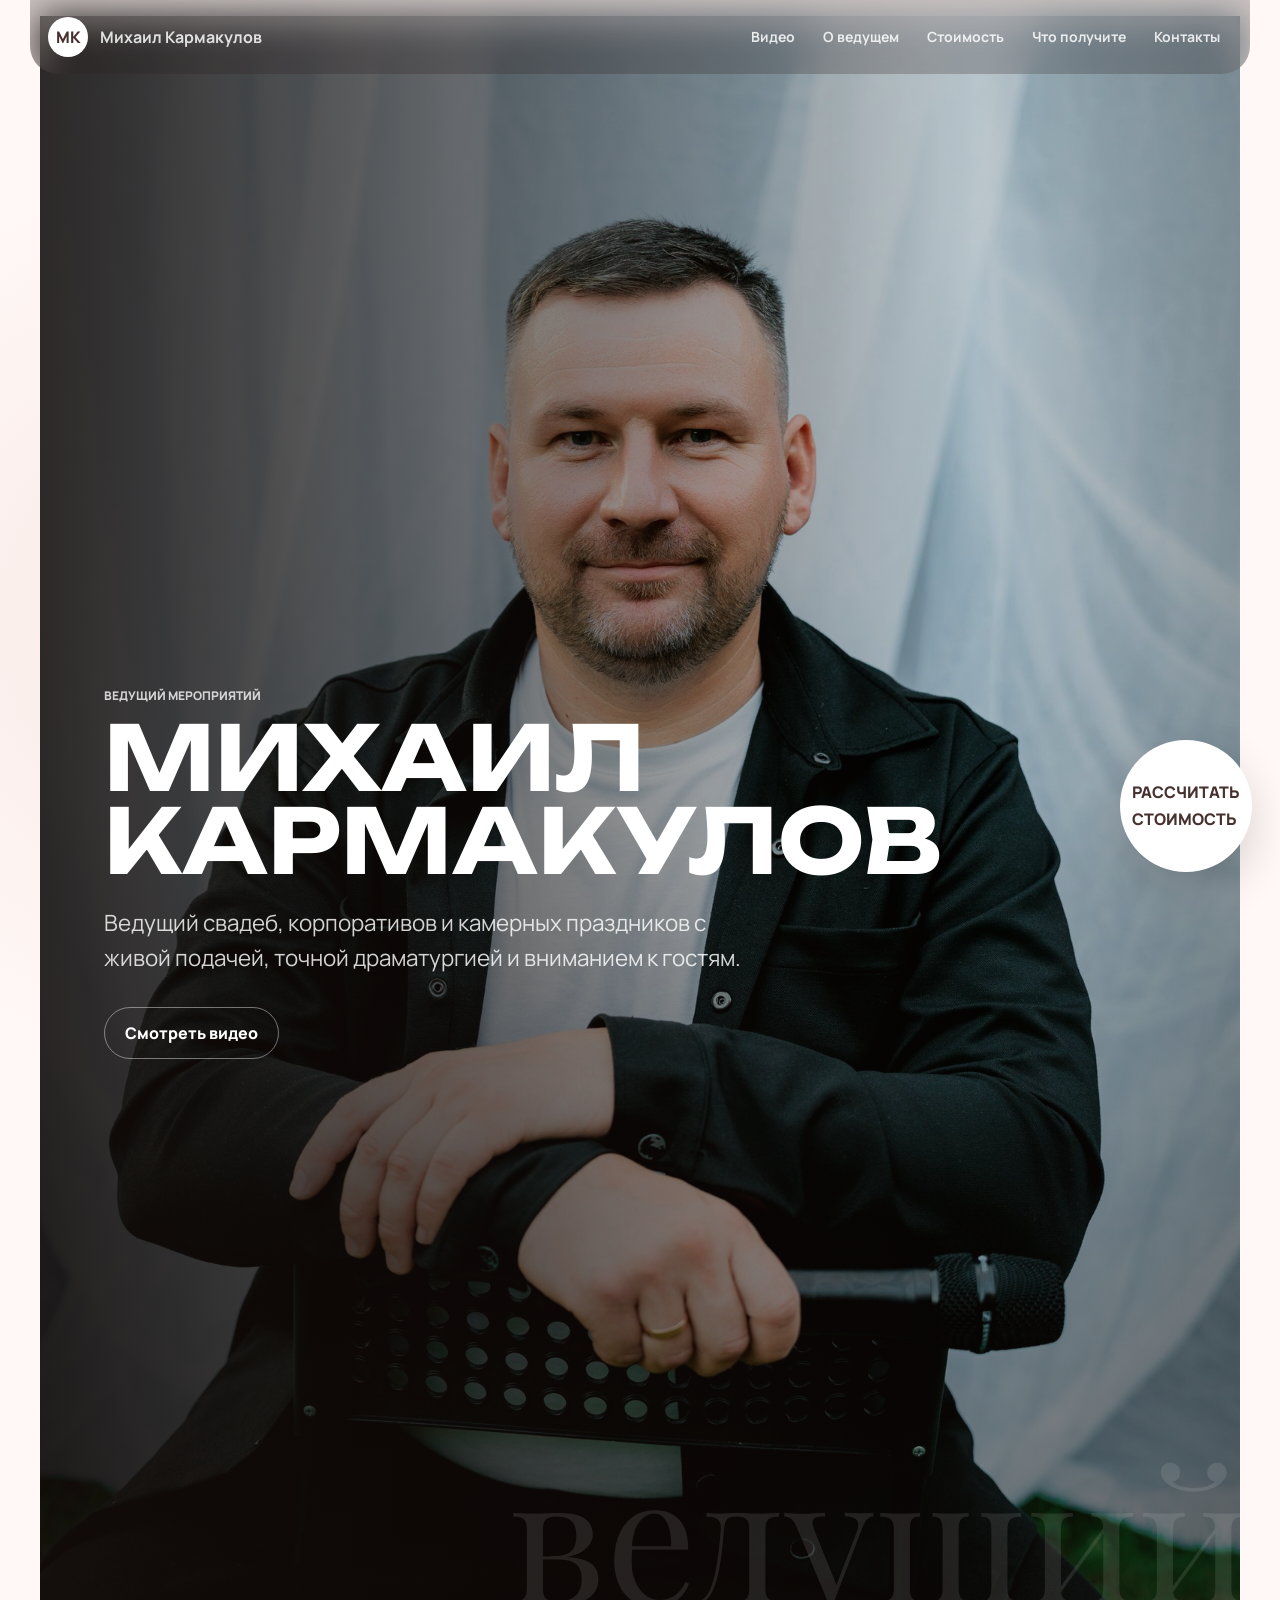
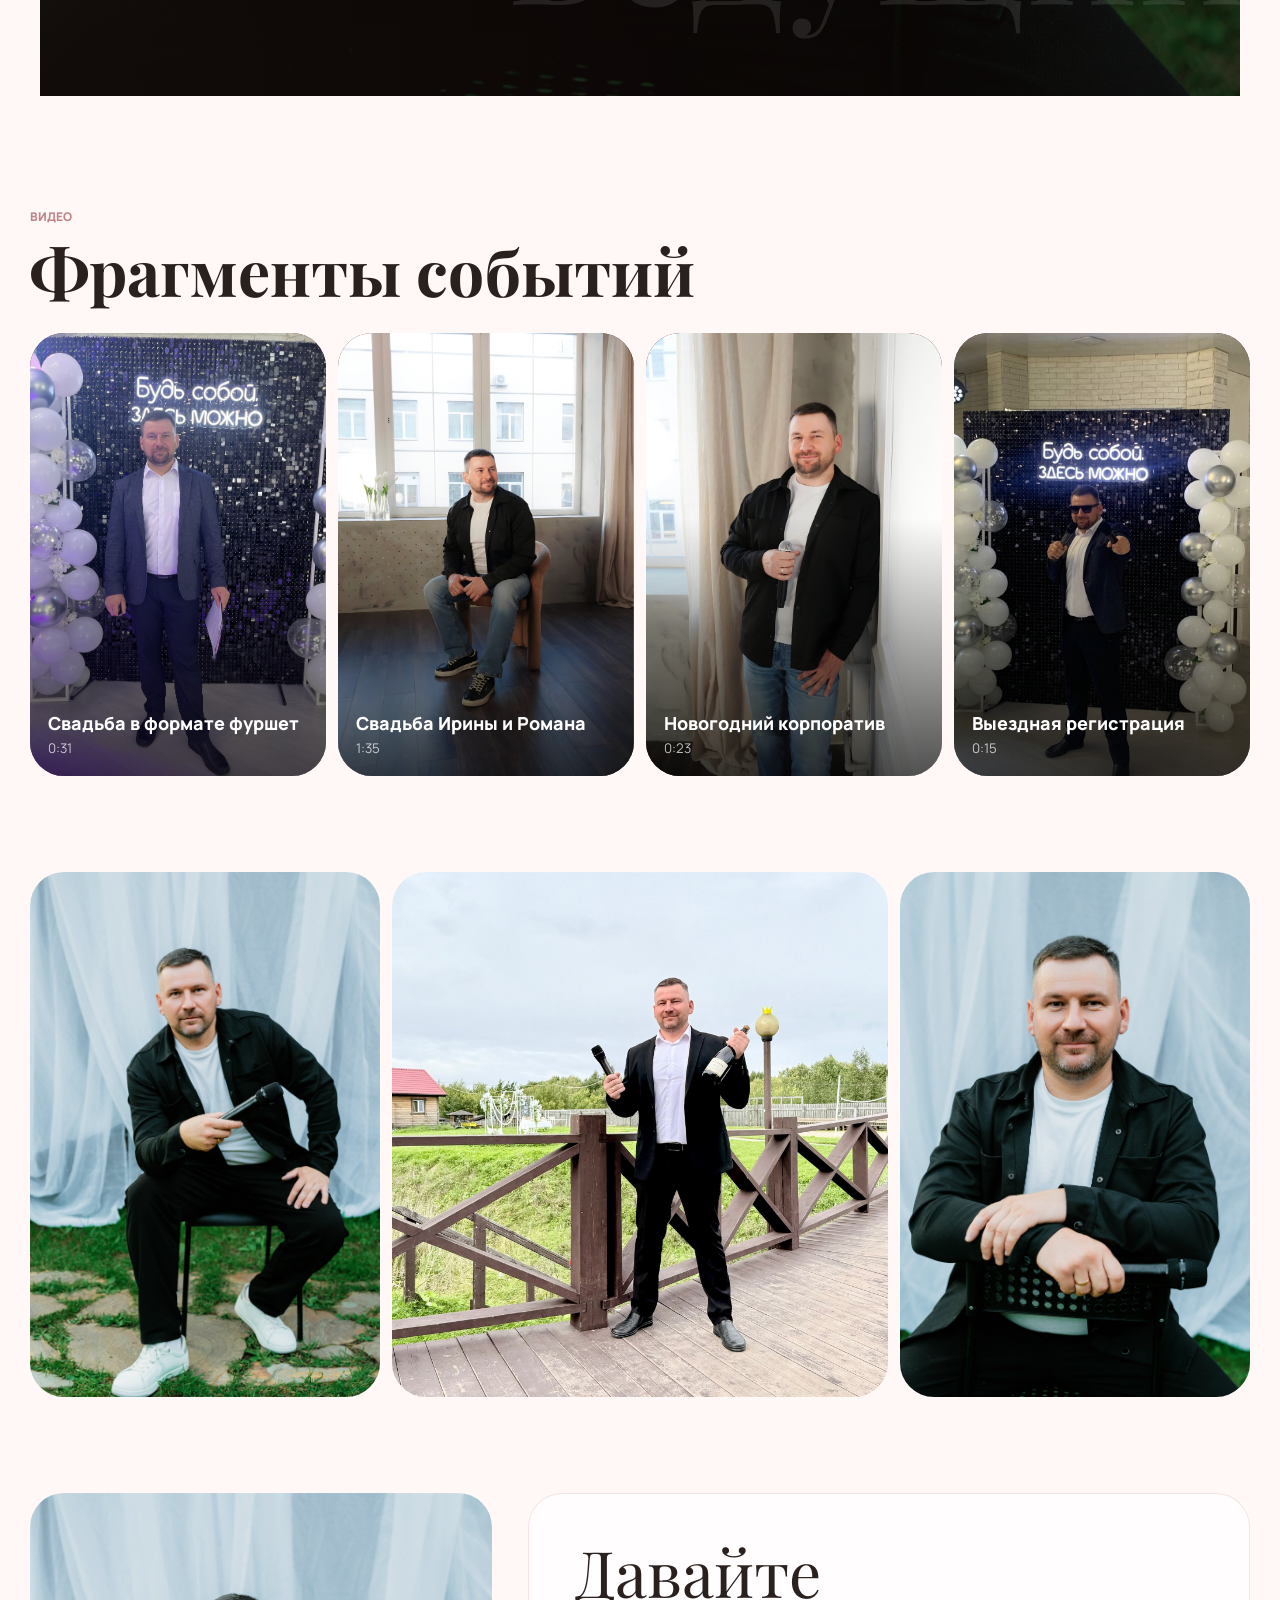
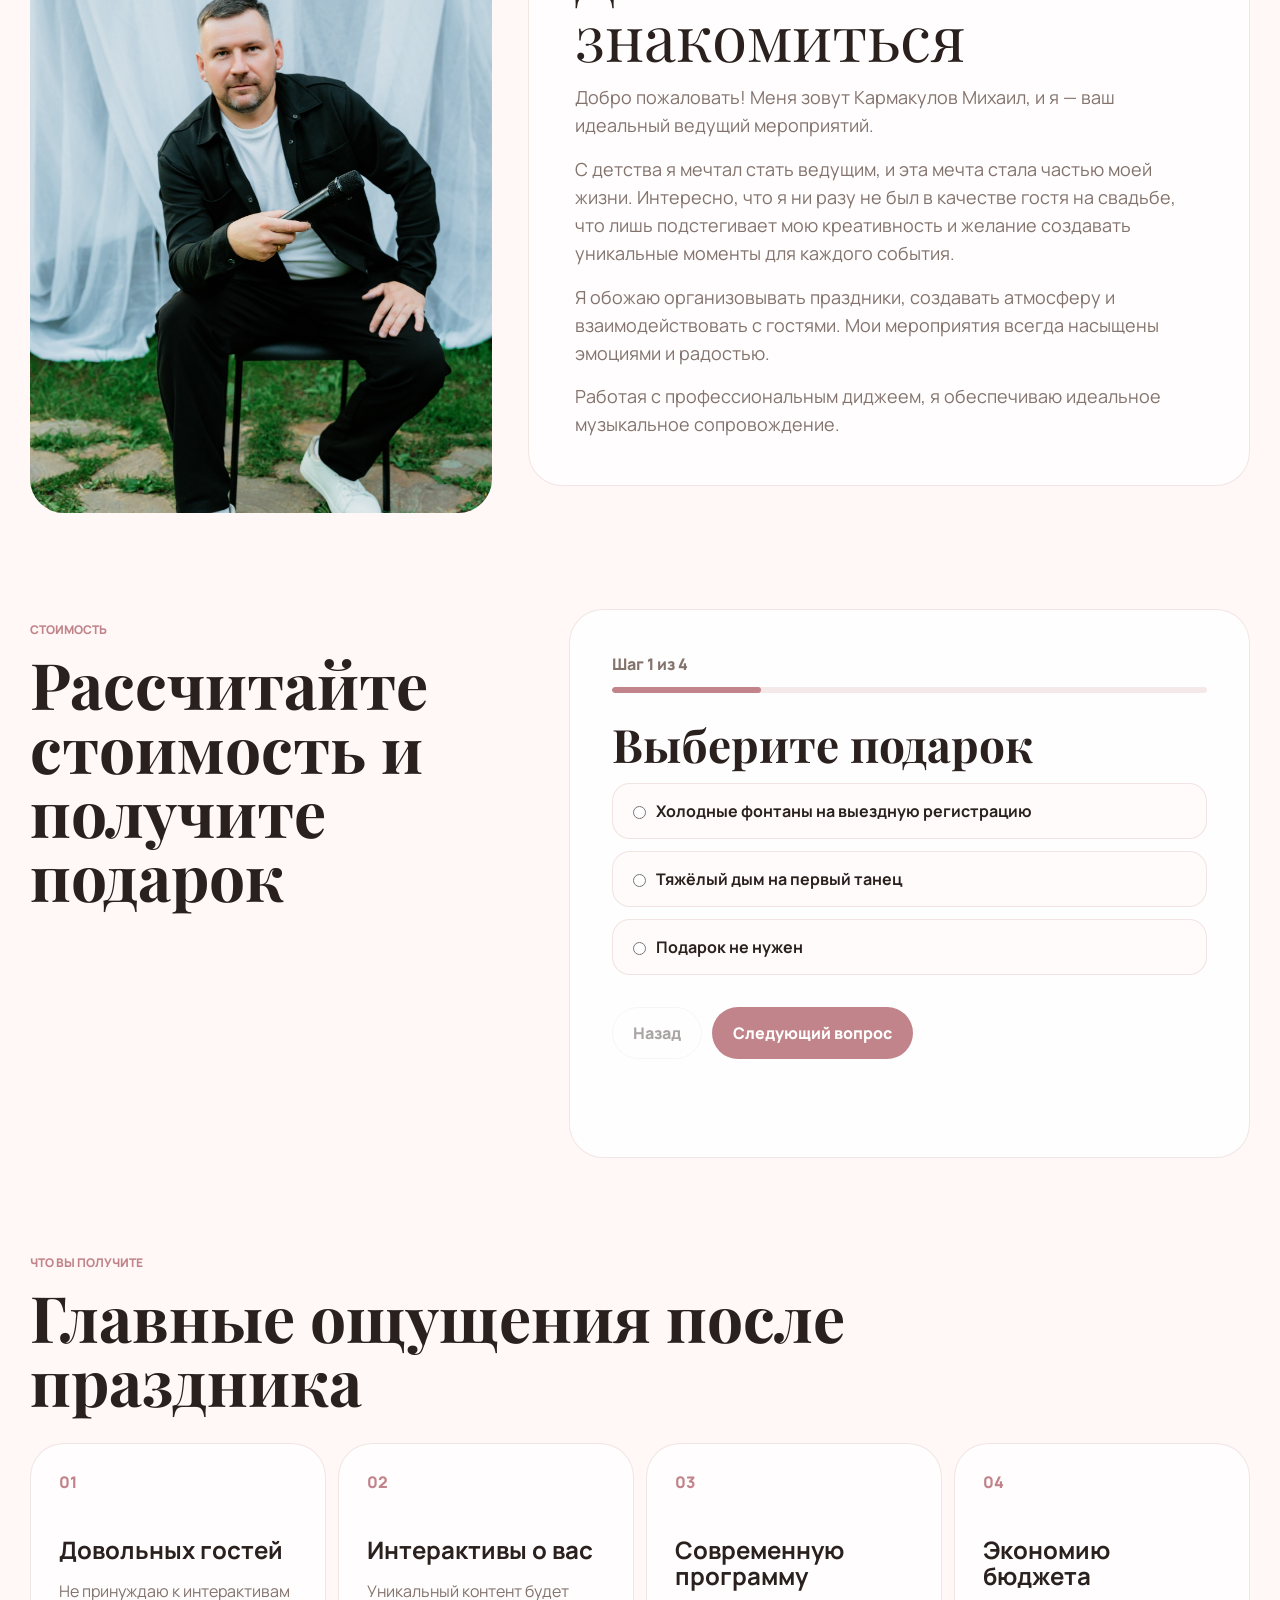
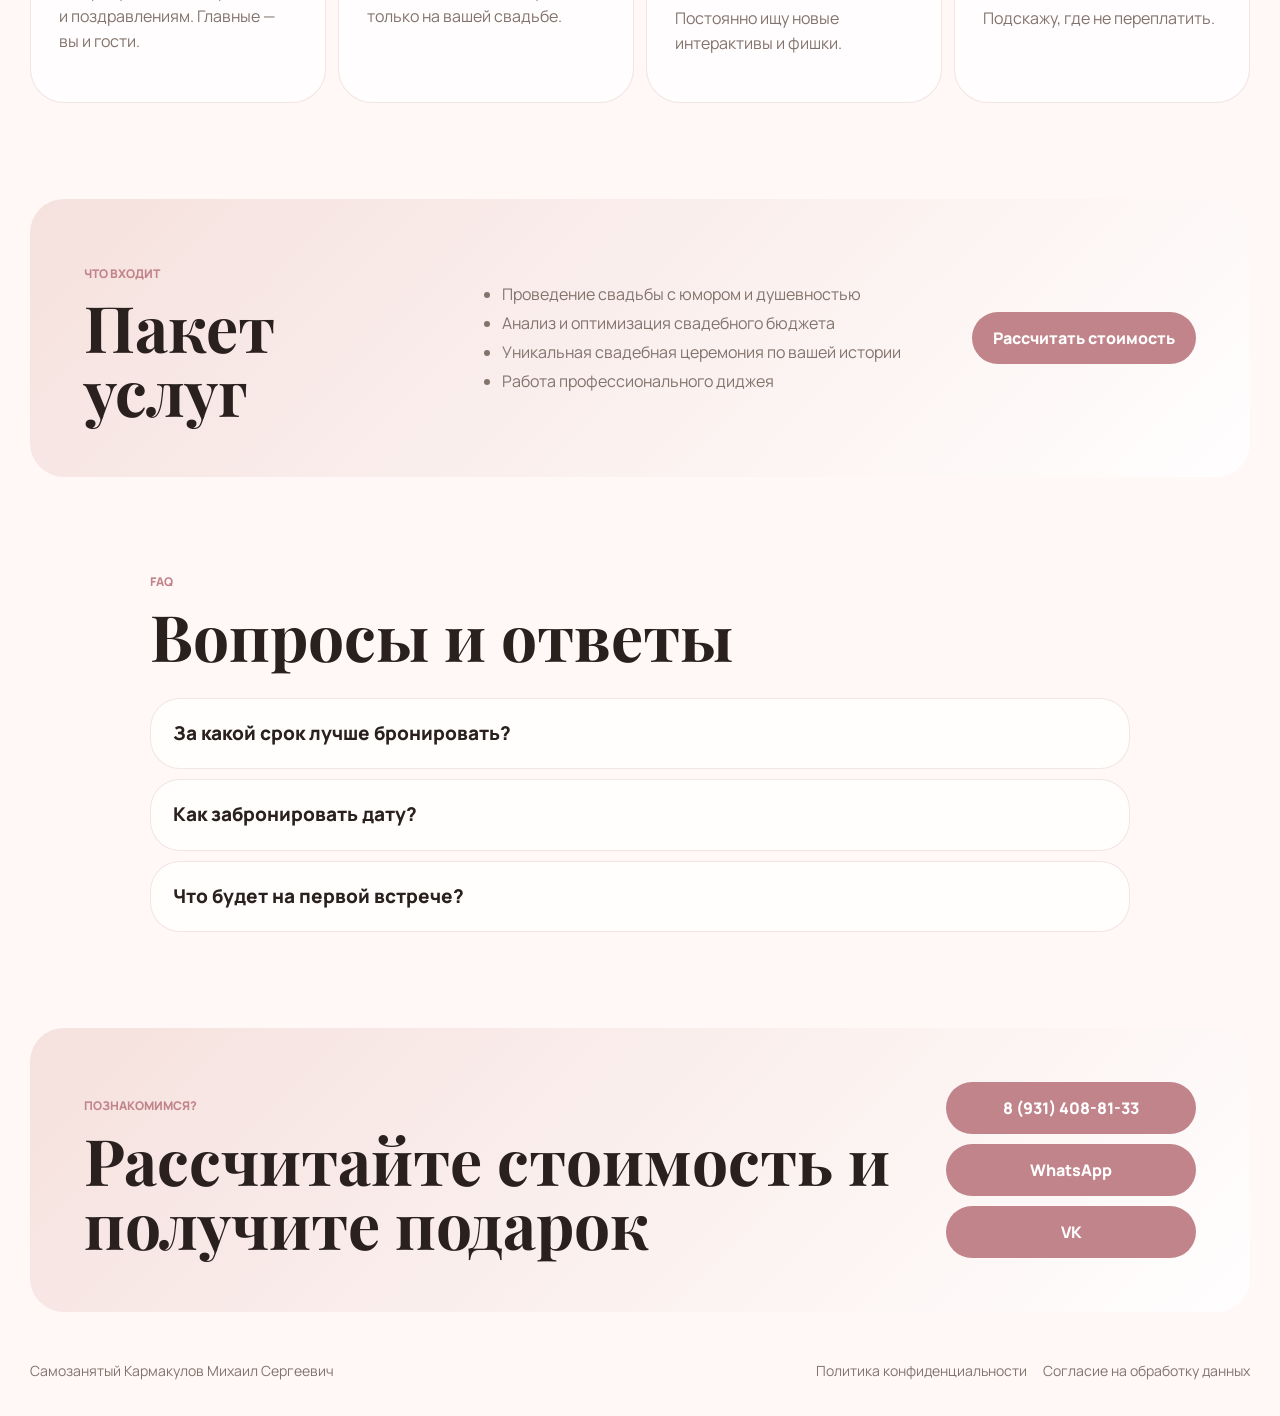
==== commit dfc28c89: "Redesign mobile hero" ====
--- a/index.html
+++ b/index.html
@@ -7,13 +7,13 @@
   <link rel="preconnect" href="https://fonts.googleapis.com">
   <link rel="preconnect" href="https://fonts.gstatic.com" crossorigin>
   <link href="https://fonts.googleapis.com/css2?family=Manrope:wght@400;500;600;700;800&family=Playfair+Display:wght@600;700&family=Unbounded:wght@500;700&display=swap" rel="stylesheet">
-  <link rel="stylesheet" href="styles.css">
+  <link rel="stylesheet" href="styles.css?v=mobile-premium-4">
 </head>
 <body class="v5">
   <header class="site-header"><a class="brand" href="index.html"><span>MK</span><strong>Михаил Кармакулов</strong></a><button class="menu" type="button" aria-label="Открыть меню"><span></span><span></span></button><nav class="nav"><a href="#video">Видео</a><a href="#about">О ведущем</a><a href="#quiz">Стоимость</a><a href="#benefits">Что получите</a><a href="#contacts">Контакты</a></nav></header>
   <main>
     <a class="floating-cost button primary circle" href="#quiz"><span>Рассчитать</span><span>стоимость</span></a>
-    <section class="hero ceremony-hero"><figure class="hero-photo"><img src="assets/mikhail-portrait.jpg" alt="Михаил Кармакулов"></figure><div class="hero-copy"><p class="eyebrow">Ведущий мероприятий</p><h1>МИХАИЛ КАРМАКУЛОВ</h1><p class="lead">Ведущий свадеб, корпоративов и камерных праздников с живой подачей, точной драматургией и вниманием к гостям.</p><div class="actions"><a class="button ghost" href="#video">Смотреть видео</a></div></div></section>
+    <section class="hero ceremony-hero"><figure class="hero-photo"><img src="assets/mikhail-portrait.jpg" alt="Михаил Кармакулов"></figure><div class="hero-copy"><p class="eyebrow">Ведущий мероприятий</p><h1><span>МИХАИЛ</span> <span>КАРМАКУЛОВ</span></h1><p class="lead">Ведущий свадеб, корпоративов и камерных праздников с живой подачей, точной драматургией и вниманием к гостям.</p><div class="actions"><a class="button ghost" href="#video">Смотреть видео</a></div></div></section>
     <section class="video section" id="video"><div class="section-title"><p class="eyebrow">Видео</p><h2>Фрагменты событий</h2></div><div class="video-grid"><button class="video-card" data-title="Свадьба в формате фуршет"><img src="assets/video-1.jpg" alt=""><span>Свадьба в формате фуршет</span><small>0:31</small></button><button class="video-card" data-title="Свадьба Ирины и Романа"><img src="assets/video-2.jpg" alt=""><span>Свадьба Ирины и Романа</span><small>1:35</small></button><button class="video-card" data-title="Новогодний корпоратив"><img src="assets/video-3.jpg" alt=""><span>Новогодний корпоратив</span><small>0:23</small></button><button class="video-card" data-title="Выездная регистрация"><img src="assets/video-4.jpg" alt=""><span>Выездная регистрация</span><small>0:15</small></button></div></section>
     <section class="photo-story section"><figure><img src="assets/mikhail-seated.jpg" alt="Портрет Михаила Кармакулова"></figure><figure><img src="assets/mikhail-stage.jpg" alt="Михаил Кармакулов на мероприятии"></figure><figure><img src="assets/mikhail-portrait.jpg" alt="Михаил Кармакулов с микрофоном"></figure></section>
     <section class="about section" id="about"><img src="assets/mikhail-seated.jpg" alt="Михаил Кармакулов"><div class="about-text"><p class="big">Давайте знакомиться</p><p>Добро пожаловать! Меня зовут Кармакулов Михаил, и я — ваш идеальный ведущий мероприятий.</p><p>С детства я мечтал стать ведущим, и эта мечта стала частью моей жизни. Интересно, что я ни разу не был в качестве гостя на свадьбе, что лишь подстегивает мою креативность и желание создавать уникальные моменты для каждого события.</p><p>Я обожаю организовывать праздники, создавать атмосферу и взаимодействовать с гостями. Мои мероприятия всегда насыщены эмоциями и радостью.</p><p>Работая с профессиональным диджеем, я обеспечиваю идеальное музыкальное сопровождение.</p></div></section>
--- a/styles.css
+++ b/styles.css
@@ -330,6 +330,10 @@
   line-height: .92;
   letter-spacing: 0;
   text-wrap: balance;
+}
+
+.v5 .ceremony-hero h1 span {
+  display: inline;
 }
 
 .v5 .ceremony-hero .lead {
@@ -607,37 +611,77 @@
   .v5 .site-header {
     width: var(--max);
     border-radius: 0 0 20px 20px;
+    min-height: 64px;
+    padding: 0 10px;
   }
   .v5 .nav {
     background: rgba(34, 26, 23, .94);
     border-color: rgba(255,255,255,.16);
   }
   .v5 .ceremony-hero {
-    min-height: 100svh;
-  }
-  .v5 .ceremony-hero .hero-photo,
-  .v5 .ceremony-hero .hero-photo img,
+    width: var(--max);
+    min-height: auto;
+    margin: 0 auto;
+    display: flex;
+    flex-direction: column;
+    gap: 18px;
+    padding: 84px 0 0;
+  }
+  .v5 .ceremony-hero .hero-photo {
+    width: 100%;
+    min-height: 0;
+    height: min(72svh, 620px);
+    border-radius: 28px;
+  }
+  .v5 .ceremony-hero .hero-photo img {
+    min-height: 0;
+    object-position: 50% 10%;
+  }
+  .v5 .ceremony-hero .hero-photo::after {
+    background: linear-gradient(180deg, rgba(18,11,9,.08), rgba(18,11,9,.26));
+  }
   .v5 .ceremony-hero .hero-copy {
-    min-height: 100svh;
-  }
-  .v5 .ceremony-hero .hero-photo img {
-    object-position: 50% 14%;
-  }
-  .v5 .ceremony-hero .hero-copy {
-    padding: 98px 10px 34px;
-    justify-content: end;
+    width: 100%;
+    min-height: auto;
+    padding: 0 4px 6px;
+    color: var(--ink);
+    justify-content: start;
+  }
+  .v5 .ceremony-hero .hero-copy::after {
+    display: none;
+  }
+  .v5 .ceremony-hero .eyebrow {
+    color: var(--accent);
   }
   .v5 .ceremony-hero h1 {
-    font-size: clamp(36px, 11vw, 52px);
-    line-height: .96;
+    max-width: 100%;
+    margin-top: 8px;
+    color: var(--ink);
+    font-size: clamp(34px, 10.8vw, 46px);
+    line-height: .98;
+    text-wrap: initial;
+  }
+  .v5 .ceremony-hero h1 span {
+    display: block;
   }
   .v5 .ceremony-hero .lead {
+    max-width: 100%;
+    color: var(--muted);
     font-size: 17px;
+    line-height: 1.5;
+  }
+  .v5 .ceremony-hero .actions {
+    display: flex;
+  }
+  .v5 .ceremony-hero .button.ghost {
+    color: var(--ink);
+    border-color: var(--line);
   }
   .v5 .button.circle {
-    width: 104px;
-    height: 104px;
-    font-size: 12px;
+    width: 92px;
+    height: 92px;
+    font-size: 10px;
+    line-height: 1.15;
   }
   .v5 .floating-cost {
     right: 14px;
@@ -663,3 +707,154 @@
   .footer { display: grid; }
   .contact-links { min-width: 0; }
 }
+
+@media (max-width: 900px) {
+  body.v5 {
+    background: #fbf5f1;
+    overflow-x: hidden;
+  }
+
+  .v5 .site-header {
+    position: sticky;
+    top: 0;
+    width: calc(100% - 24px);
+    min-height: 62px;
+    margin: 12px auto 0;
+    padding: 0 10px;
+    border-radius: 999px;
+    background: rgba(55, 48, 46, .74);
+    backdrop-filter: blur(18px);
+    box-shadow: 0 18px 48px rgba(47, 36, 34, .14);
+  }
+
+  .v5 .brand {
+    min-width: 0;
+    gap: 10px;
+  }
+
+  .v5 .brand span {
+    width: 42px;
+    height: 42px;
+    flex: 0 0 42px;
+    background: #fff;
+    color: var(--dark);
+  }
+
+  .v5 .brand strong {
+    overflow: hidden;
+    text-overflow: ellipsis;
+    white-space: nowrap;
+    font-size: 17px;
+  }
+
+  .v5 .menu {
+    width: 48px;
+    height: 48px;
+    flex: 0 0 48px;
+    background: var(--accent);
+  }
+
+  .v5 .ceremony-hero {
+    width: calc(100% - 24px);
+    min-height: auto;
+    margin: 16px auto 0;
+    display: block !important;
+    padding: 0 !important;
+  }
+
+  .v5 .ceremony-hero .hero-photo {
+    grid-area: auto !important;
+    width: 100%;
+    height: 64svh;
+    min-height: 440px;
+    max-height: 620px;
+    border-radius: 30px;
+    overflow: hidden;
+  }
+
+  .v5 .ceremony-hero .hero-photo::after {
+    background: linear-gradient(180deg, rgba(18, 11, 9, .03), rgba(18, 11, 9, .12));
+  }
+
+  .v5 .ceremony-hero .hero-photo img {
+    width: 100%;
+    height: 100%;
+    min-height: 0 !important;
+    object-fit: cover;
+    object-position: 50% 11%;
+  }
+
+  .v5 .ceremony-hero .hero-copy {
+    grid-area: auto !important;
+    width: 100%;
+    min-height: 0 !important;
+    margin: 18px 0 0;
+    padding: 0 4px 4px !important;
+    background: transparent;
+    color: var(--ink);
+    justify-content: start;
+  }
+
+  .v5 .ceremony-hero .hero-copy::after {
+    display: none !important;
+  }
+
+  .v5 .ceremony-hero .eyebrow {
+    color: var(--accent);
+    font-size: 12px;
+  }
+
+  .v5 .ceremony-hero h1 {
+    max-width: 100%;
+    margin-top: 8px;
+    color: var(--ink);
+    font-size: clamp(34px, 10vw, 44px) !important;
+    line-height: .98;
+    overflow-wrap: normal;
+  }
+
+  .v5 .ceremony-hero h1 span {
+    display: block;
+  }
+
+  .v5 .ceremony-hero .lead {
+    max-width: 100%;
+    color: var(--muted);
+    font-size: 17px;
+    line-height: 1.45;
+  }
+
+  .v5 .ceremony-hero .button.ghost {
+    color: var(--ink);
+    border-color: var(--line);
+    background: rgba(255, 255, 255, .62);
+  }
+
+  .v5 .floating-cost.button.circle {
+    left: 12px;
+    right: 12px;
+    bottom: max(12px, env(safe-area-inset-bottom));
+    width: auto;
+    height: 56px;
+    min-height: 56px;
+    display: flex;
+    flex-direction: row;
+    gap: 4px;
+    border-radius: 999px;
+    font-size: 14px;
+    box-shadow: 0 12px 32px rgba(70, 49, 47, .18);
+    animation: none;
+  }
+
+  .v5 main {
+    padding-bottom: 88px;
+  }
+
+  .section {
+    width: calc(100% - 24px);
+  }
+
+  .section h2 {
+    font-size: clamp(36px, 11vw, 52px);
+  }
+}
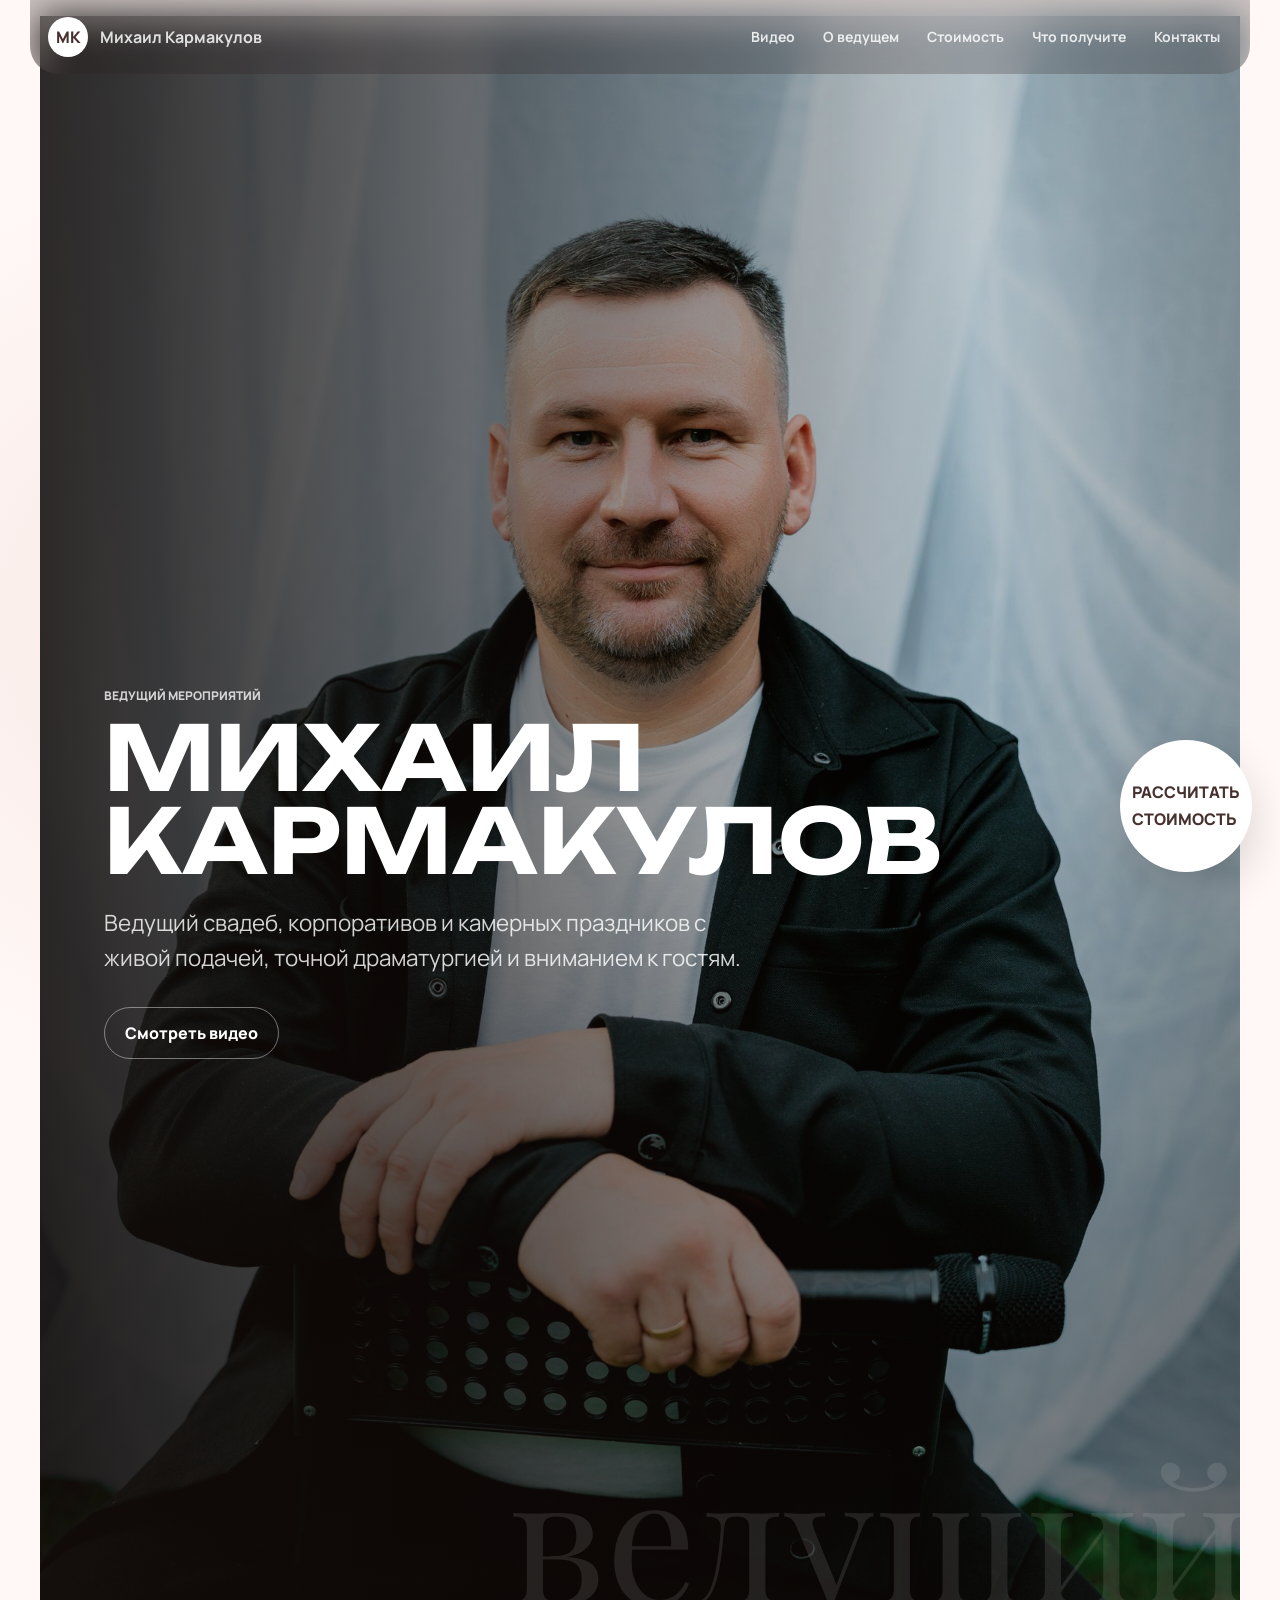
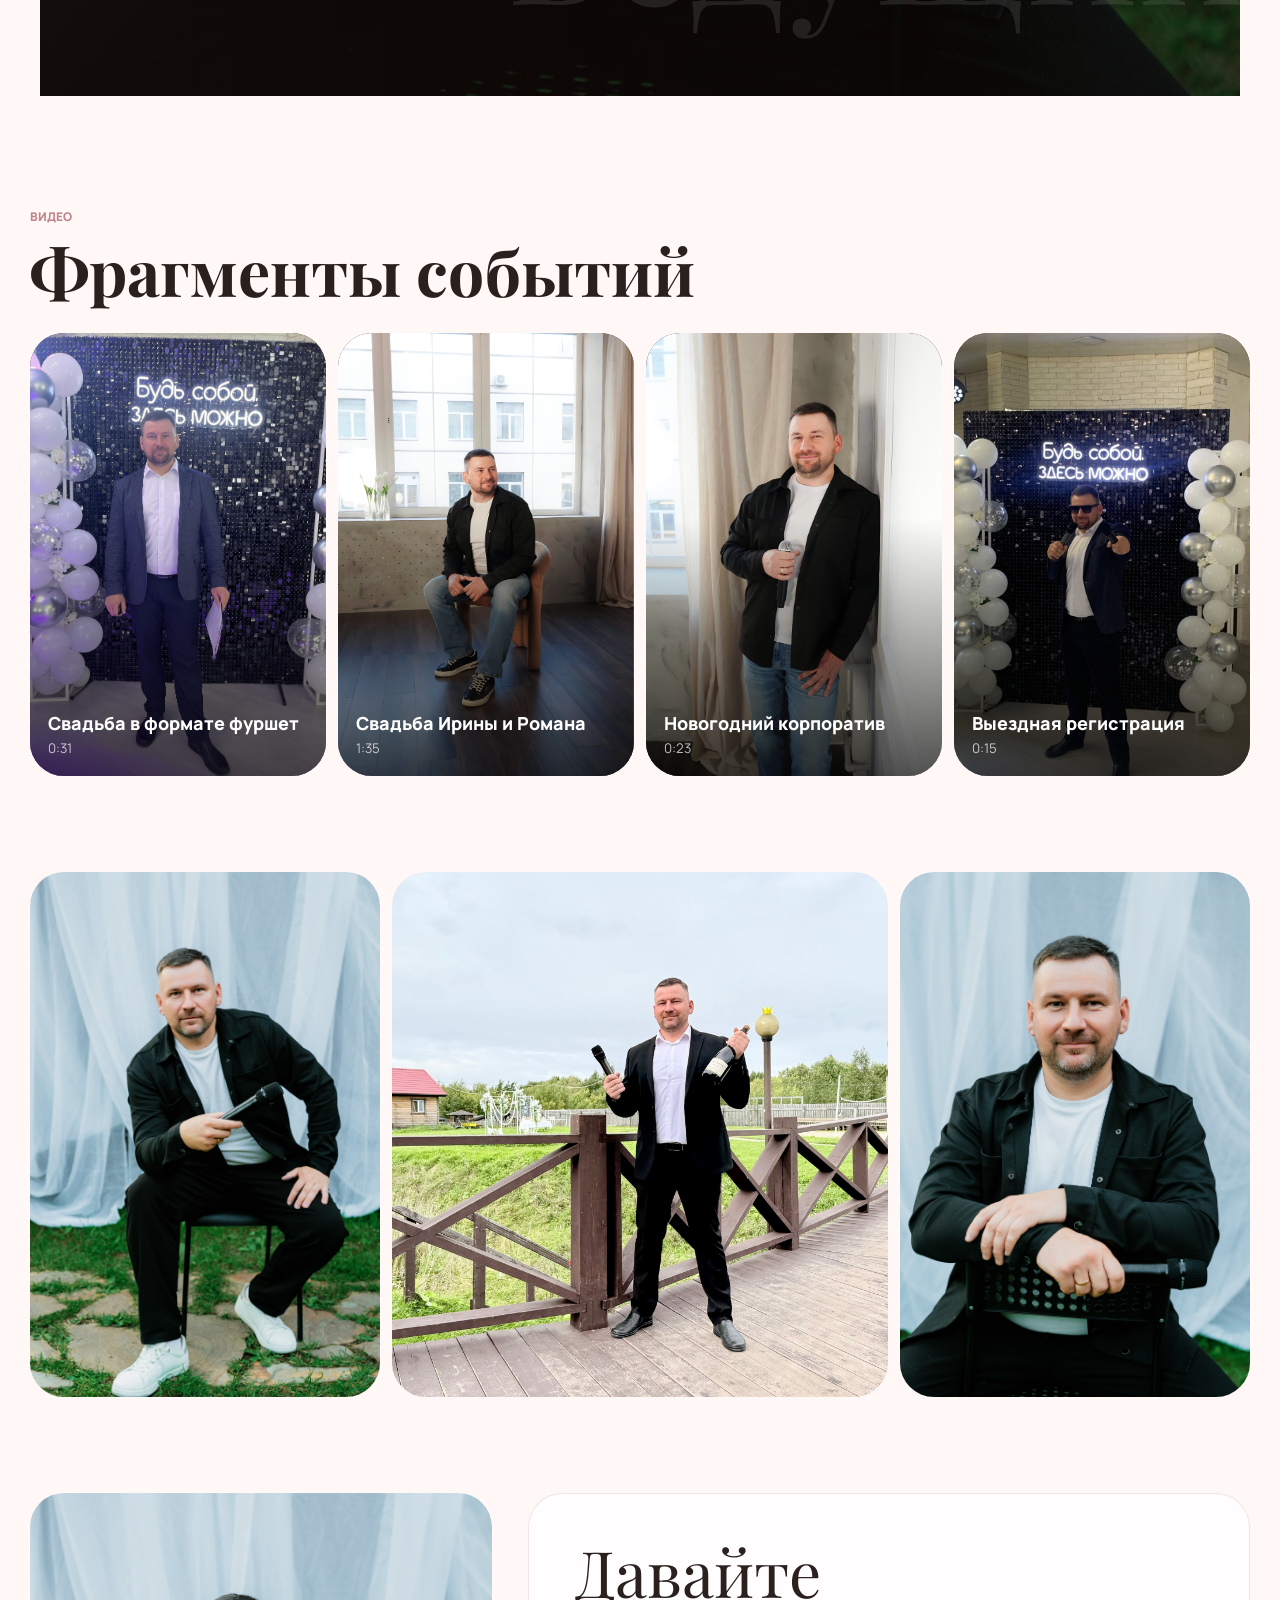
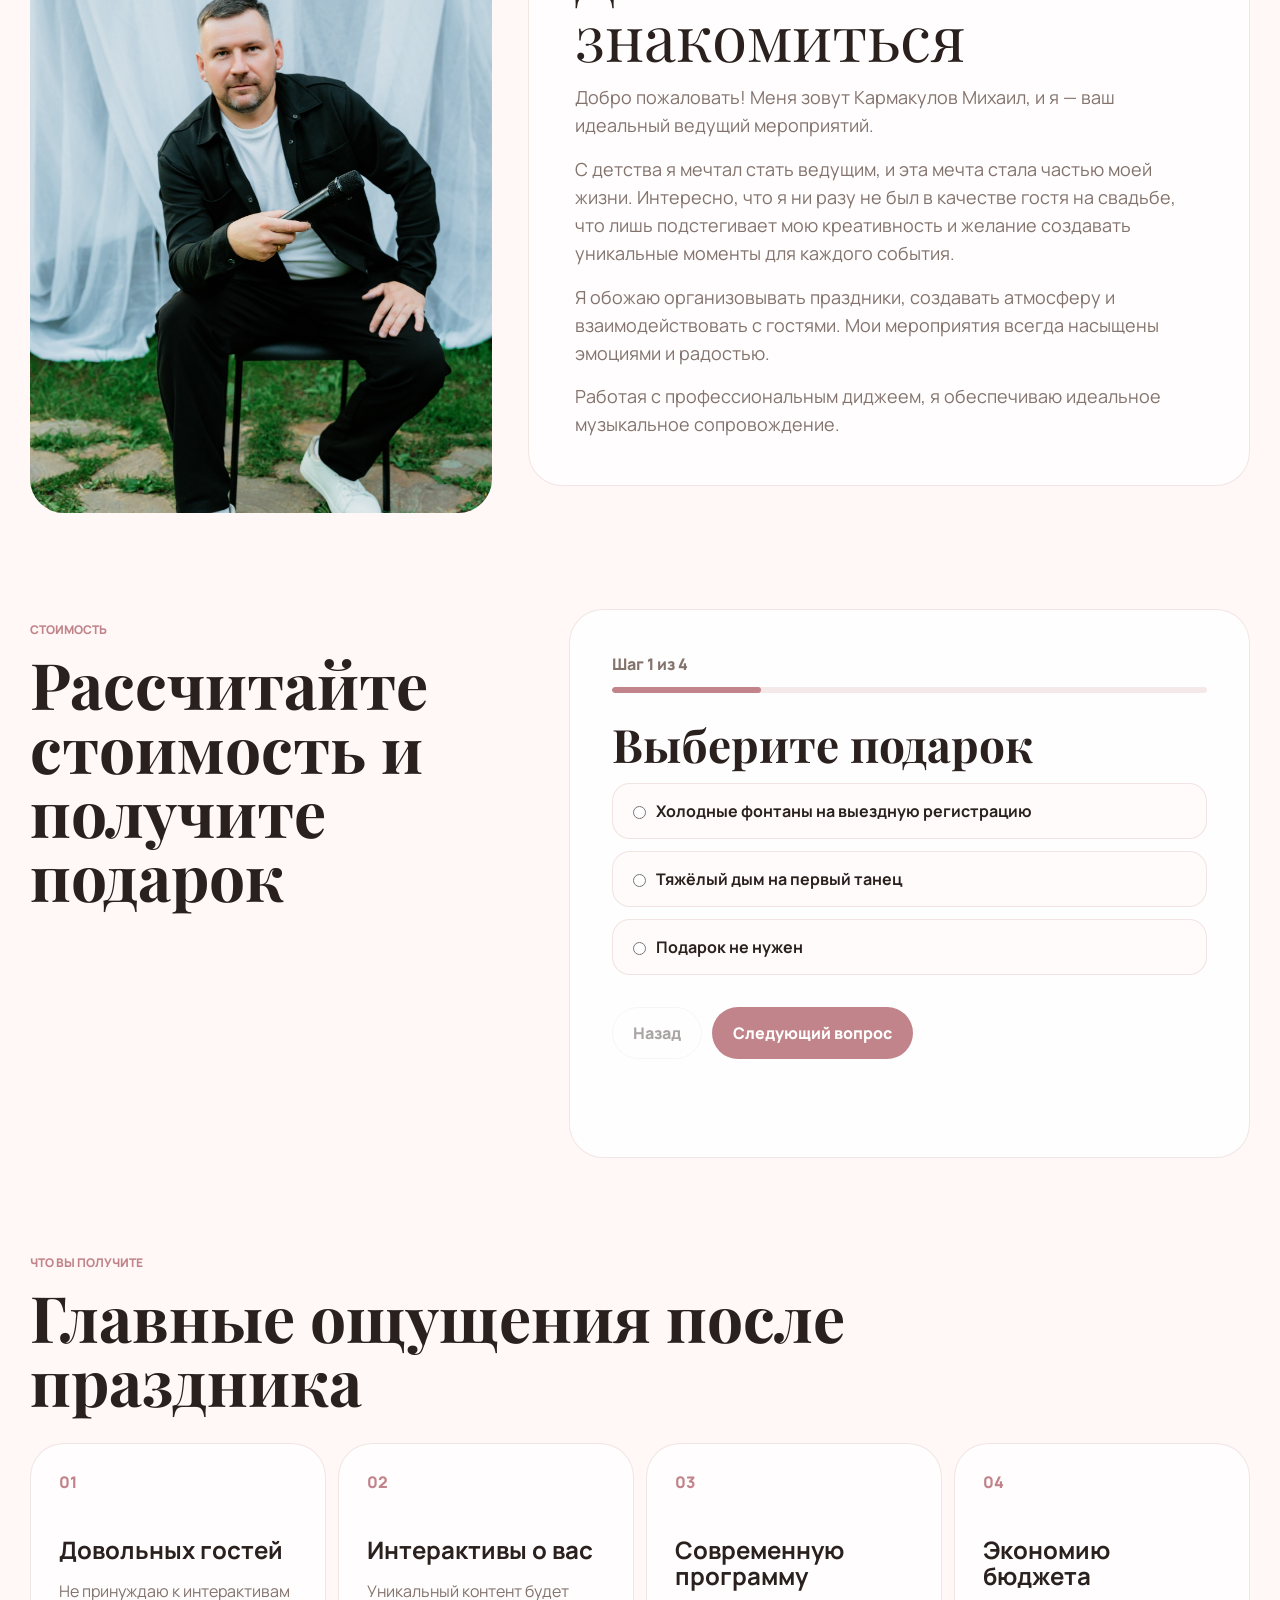
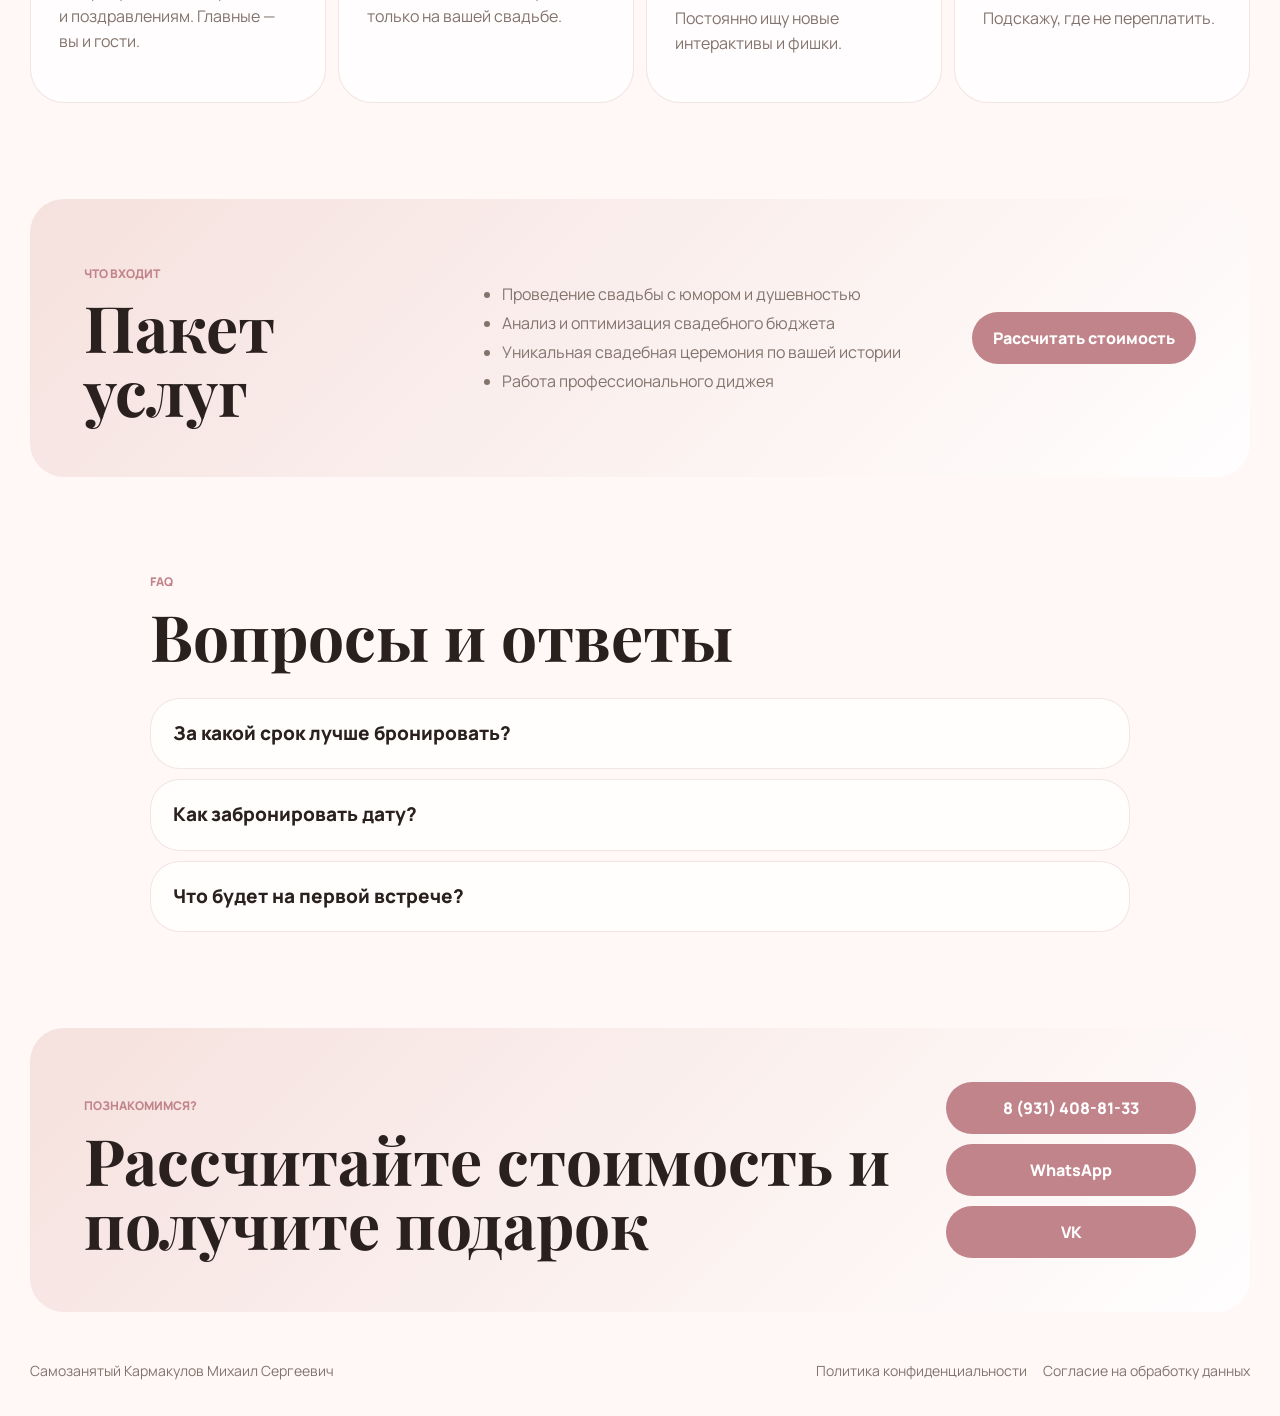
==== commit 351b6b41: "Refine mobile visual spacing" ====
--- a/index.html
+++ b/index.html
@@ -7,7 +7,7 @@
   <link rel="preconnect" href="https://fonts.googleapis.com">
   <link rel="preconnect" href="https://fonts.gstatic.com" crossorigin>
   <link href="https://fonts.googleapis.com/css2?family=Manrope:wght@400;500;600;700;800&family=Playfair+Display:wght@600;700&family=Unbounded:wght@500;700&display=swap" rel="stylesheet">
-  <link rel="stylesheet" href="styles.css?v=mobile-premium-4">
+  <link rel="stylesheet" href="styles.css?v=mobile-premium-6">
 </head>
 <body class="v5">
   <header class="site-header"><a class="brand" href="index.html"><span>MK</span><strong>Михаил Кармакулов</strong></a><button class="menu" type="button" aria-label="Открыть меню"><span></span><span></span></button><nav class="nav"><a href="#video">Видео</a><a href="#about">О ведущем</a><a href="#quiz">Стоимость</a><a href="#benefits">Что получите</a><a href="#contacts">Контакты</a></nav></header>
--- a/styles.css
+++ b/styles.css
@@ -858,3 +858,102 @@
     font-size: clamp(36px, 11vw, 52px);
   }
 }
+
+@media (max-width: 900px) {
+  html,
+  body {
+    width: 100%;
+    max-width: 100%;
+    overflow-x: hidden;
+  }
+
+  body.v5 {
+    background: #fffdfb;
+  }
+
+  .v5 .site-header {
+    position: fixed;
+    left: 12px;
+    right: 12px;
+    transform: none;
+    width: auto;
+    max-width: none;
+    margin: 10px 0 0;
+    min-height: 58px;
+    border-radius: 999px;
+    background: rgba(78, 70, 66, .64);
+    box-shadow: 0 14px 36px rgba(55, 45, 41, .12);
+  }
+
+  .v5 .brand strong {
+    max-width: calc(100vw - 150px);
+  }
+
+  .v5 .ceremony-hero {
+    width: calc(100% - 28px);
+    padding-top: 82px !important;
+  }
+
+  .v5 .ceremony-hero .hero-photo {
+    width: min(100%, 350px);
+    height: 390px;
+    height: min(48vh, 410px);
+    height: min(48svh, 410px);
+    min-height: 320px;
+    max-height: 410px;
+    margin: 0 auto;
+    border-radius: 24px;
+  }
+
+  .v5 .ceremony-hero .hero-photo img {
+    object-position: 50% 9%;
+  }
+
+  .v5 .ceremony-hero .hero-photo::after {
+    background: linear-gradient(180deg, rgba(18, 11, 9, .02), rgba(18, 11, 9, .08));
+  }
+
+  .v5 .ceremony-hero .hero-copy {
+    width: min(100%, 350px);
+    margin: 18px auto 0;
+    padding: 0 2px 10px !important;
+  }
+
+  .v5 .ceremony-hero .eyebrow {
+    margin: 0 0 10px;
+    font-size: 11px;
+    letter-spacing: 0;
+  }
+
+  .v5 .ceremony-hero h1 {
+    margin: 0;
+    font-size: clamp(30px, 8.8vw, 38px) !important;
+    line-height: .96;
+  }
+
+  .v5 .ceremony-hero .lead {
+    margin-top: 12px;
+    font-size: 15px;
+    line-height: 1.44;
+  }
+
+  .v5 .ceremony-hero .actions {
+    margin-top: 16px;
+  }
+
+  .v5 .ceremony-hero .button.ghost {
+    min-height: 48px;
+    width: 100%;
+  }
+
+  .v5 .floating-cost.button.circle {
+    z-index: 60;
+    left: 16px;
+    right: 16px;
+    bottom: max(14px, env(safe-area-inset-bottom));
+    height: 54px;
+    min-height: 54px;
+    width: auto;
+    font-size: 13px;
+  }
+}
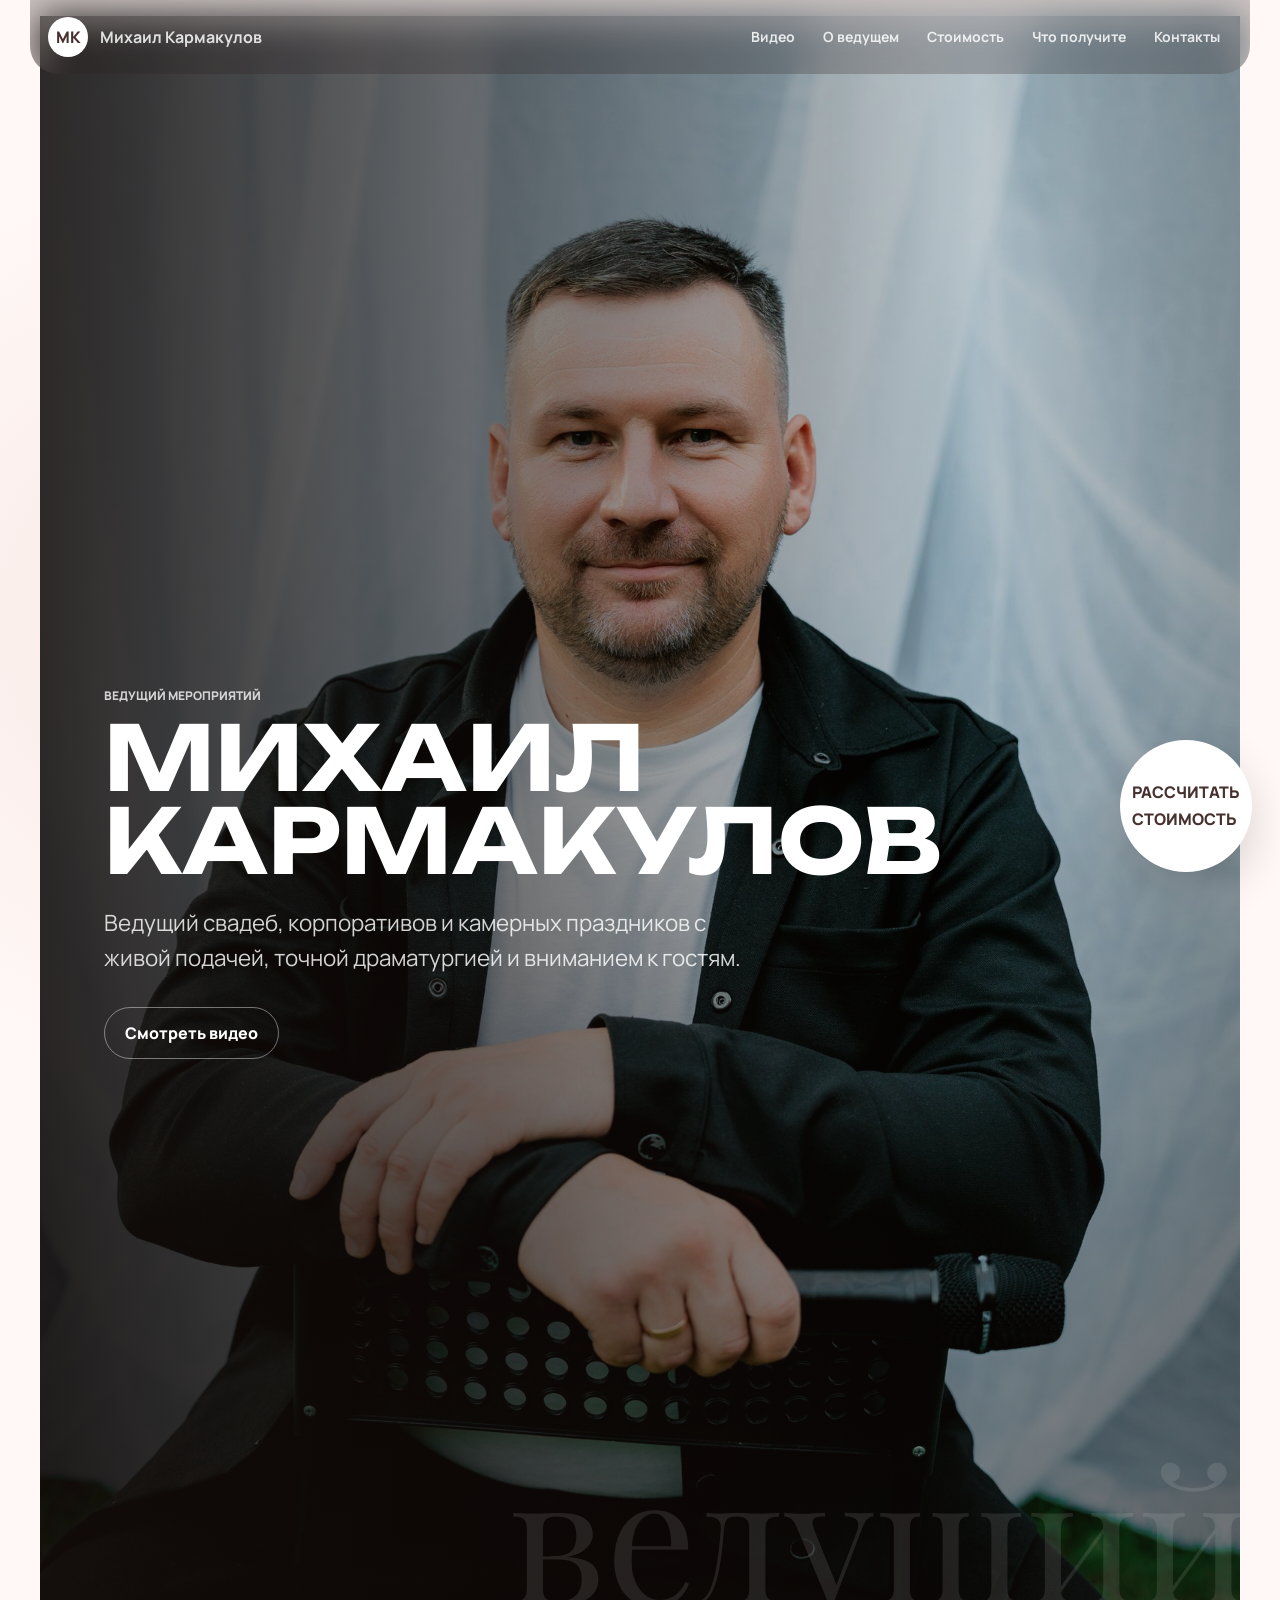
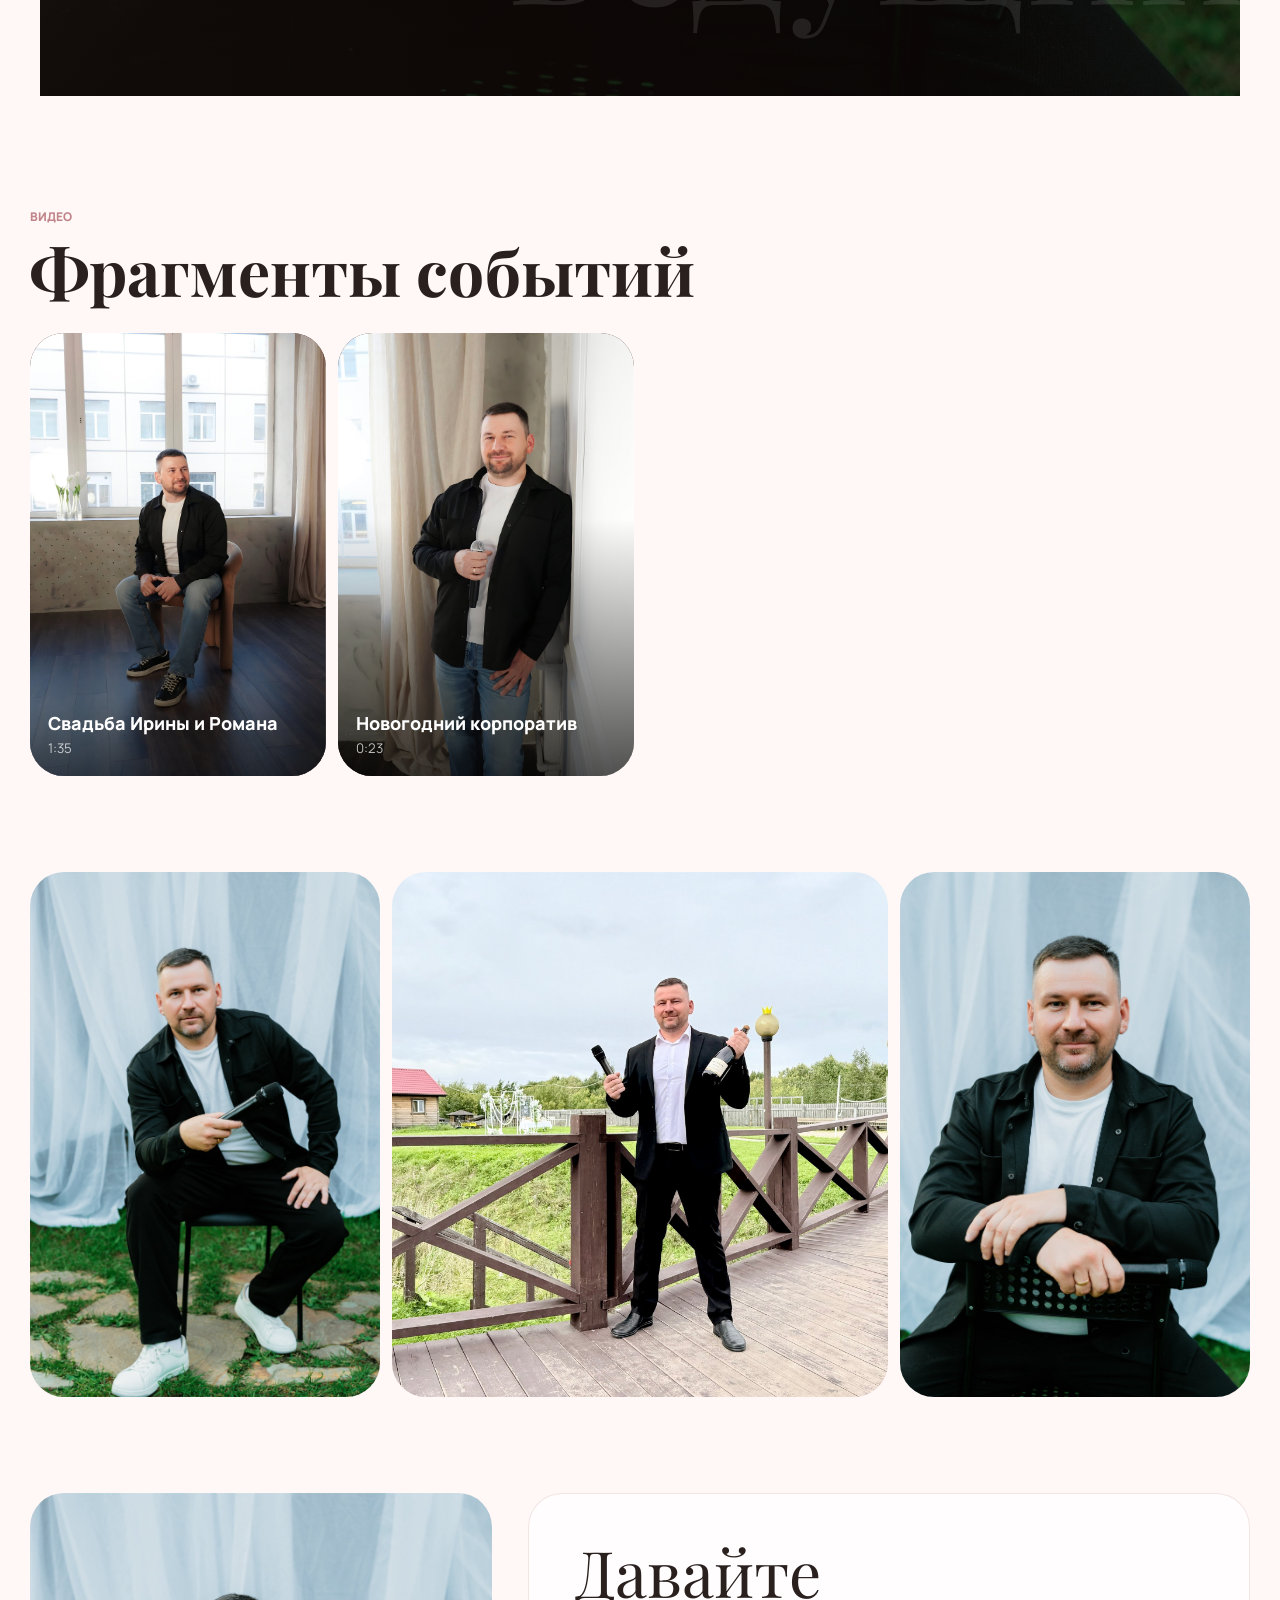
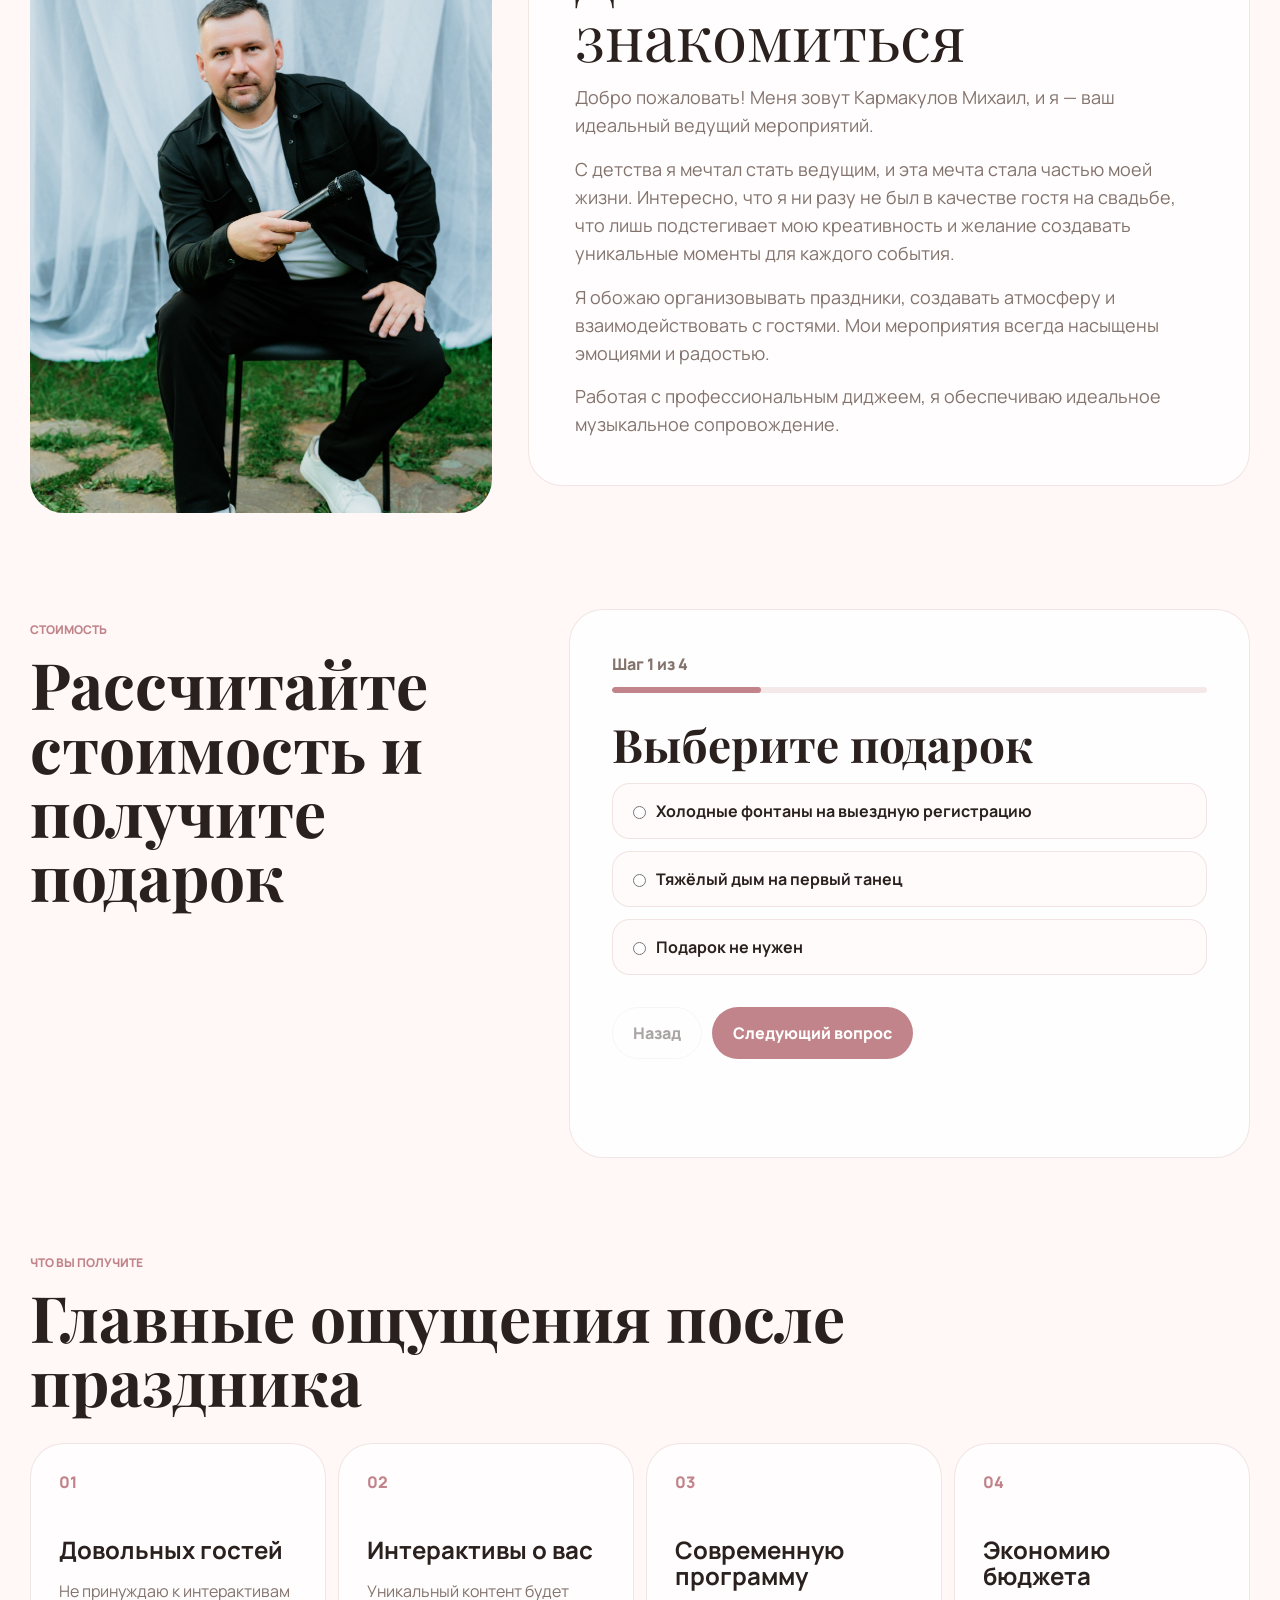
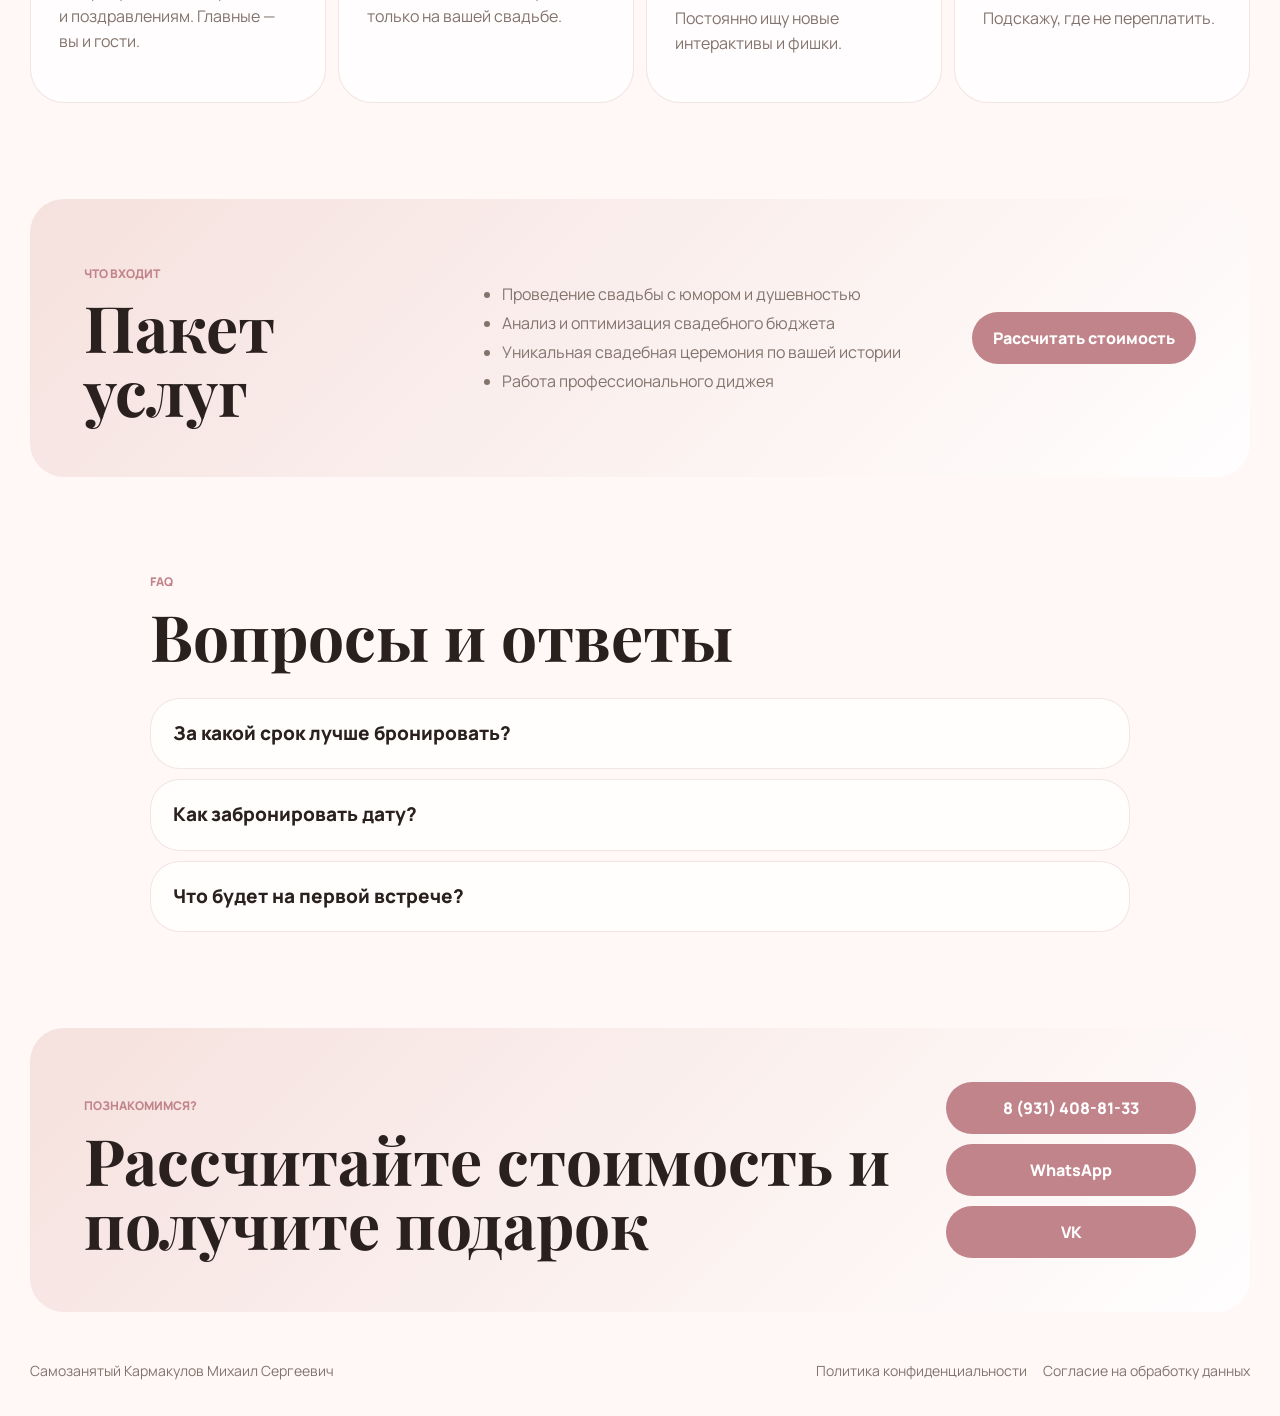
==== commit 6dc4312b: "Remove weak video cards" ====
--- a/index.html
+++ b/index.html
@@ -7,14 +7,14 @@
   <link rel="preconnect" href="https://fonts.googleapis.com">
   <link rel="preconnect" href="https://fonts.gstatic.com" crossorigin>
   <link href="https://fonts.googleapis.com/css2?family=Manrope:wght@400;500;600;700;800&family=Playfair+Display:wght@600;700&family=Unbounded:wght@500;700&display=swap" rel="stylesheet">
-  <link rel="stylesheet" href="styles.css?v=mobile-premium-6">
+  <link rel="stylesheet" href="styles.css?v=mobile-premium-7">
 </head>
 <body class="v5">
   <header class="site-header"><a class="brand" href="index.html"><span>MK</span><strong>Михаил Кармакулов</strong></a><button class="menu" type="button" aria-label="Открыть меню"><span></span><span></span></button><nav class="nav"><a href="#video">Видео</a><a href="#about">О ведущем</a><a href="#quiz">Стоимость</a><a href="#benefits">Что получите</a><a href="#contacts">Контакты</a></nav></header>
   <main>
     <a class="floating-cost button primary circle" href="#quiz"><span>Рассчитать</span><span>стоимость</span></a>
     <section class="hero ceremony-hero"><figure class="hero-photo"><img src="assets/mikhail-portrait.jpg" alt="Михаил Кармакулов"></figure><div class="hero-copy"><p class="eyebrow">Ведущий мероприятий</p><h1><span>МИХАИЛ</span> <span>КАРМАКУЛОВ</span></h1><p class="lead">Ведущий свадеб, корпоративов и камерных праздников с живой подачей, точной драматургией и вниманием к гостям.</p><div class="actions"><a class="button ghost" href="#video">Смотреть видео</a></div></div></section>
-    <section class="video section" id="video"><div class="section-title"><p class="eyebrow">Видео</p><h2>Фрагменты событий</h2></div><div class="video-grid"><button class="video-card" data-title="Свадьба в формате фуршет"><img src="assets/video-1.jpg" alt=""><span>Свадьба в формате фуршет</span><small>0:31</small></button><button class="video-card" data-title="Свадьба Ирины и Романа"><img src="assets/video-2.jpg" alt=""><span>Свадьба Ирины и Романа</span><small>1:35</small></button><button class="video-card" data-title="Новогодний корпоратив"><img src="assets/video-3.jpg" alt=""><span>Новогодний корпоратив</span><small>0:23</small></button><button class="video-card" data-title="Выездная регистрация"><img src="assets/video-4.jpg" alt=""><span>Выездная регистрация</span><small>0:15</small></button></div></section>
+    <section class="video section" id="video"><div class="section-title"><p class="eyebrow">Видео</p><h2>Фрагменты событий</h2></div><div class="video-grid"><button class="video-card" data-title="Свадьба Ирины и Романа"><img src="assets/video-2.jpg" alt=""><span>Свадьба Ирины и Романа</span><small>1:35</small></button><button class="video-card" data-title="Новогодний корпоратив"><img src="assets/video-3.jpg" alt=""><span>Новогодний корпоратив</span><small>0:23</small></button></div></section>
     <section class="photo-story section"><figure><img src="assets/mikhail-seated.jpg" alt="Портрет Михаила Кармакулова"></figure><figure><img src="assets/mikhail-stage.jpg" alt="Михаил Кармакулов на мероприятии"></figure><figure><img src="assets/mikhail-portrait.jpg" alt="Михаил Кармакулов с микрофоном"></figure></section>
     <section class="about section" id="about"><img src="assets/mikhail-seated.jpg" alt="Михаил Кармакулов"><div class="about-text"><p class="big">Давайте знакомиться</p><p>Добро пожаловать! Меня зовут Кармакулов Михаил, и я — ваш идеальный ведущий мероприятий.</p><p>С детства я мечтал стать ведущим, и эта мечта стала частью моей жизни. Интересно, что я ни разу не был в качестве гостя на свадьбе, что лишь подстегивает мою креативность и желание создавать уникальные моменты для каждого события.</p><p>Я обожаю организовывать праздники, создавать атмосферу и взаимодействовать с гостями. Мои мероприятия всегда насыщены эмоциями и радостью.</p><p>Работая с профессиональным диджеем, я обеспечиваю идеальное музыкальное сопровождение.</p></div></section>
     <section class="quiz-wrap section" id="quiz"><div class="section-title"><p class="eyebrow">Стоимость</p><h2>Рассчитайте стоимость и получите подарок</h2></div><form class="quiz"><div class="progress"><span class="step-label">Шаг 1 из 4</span><i><b class="step-bar"></b></i></div><fieldset class="step active"><legend>Выберите подарок</legend><label><input required type="radio" name="gift" value="Фонтаны"> Холодные фонтаны на выездную регистрацию</label><label><input type="radio" name="gift" value="Дым"> Тяжёлый дым на первый танец</label><label><input type="radio" name="gift" value="Нет"> Подарок не нужен</label></fieldset><fieldset class="step"><legend>Мероприятие</legend><div class="choices"><label><input required type="radio" name="event" value="Свадьба"> Свадьба</label><label><input type="radio" name="event" value="Корпоратив"> Корпоратив</label><label><input type="radio" name="event" value="Юбилей"> Юбилей</label><label><input type="radio" name="event" value="Другое"> Другое</label></div><input type="date" name="date"></fieldset><fieldset class="step"><legend>Место и гости</legend><input required type="text" name="place" placeholder="Город или площадка"><div class="choices"><label><input required type="radio" name="guests" value="10-30"> 10-30</label><label><input type="radio" name="guests" value="30-50"> 30-50</label><label><input type="radio" name="guests" value="50-100"> 50-100</label><label><input type="radio" name="guests" value="100+"> 100+</label></div></fieldset><fieldset class="step"><legend>Контакт</legend><input required type="tel" name="phone" placeholder="Телефон или мессенджер"><label class="consent"><input required type="checkbox"> Согласен на обработку персональных данных</label></fieldset><div class="quiz-actions"><button class="button ghost prev-step" type="button">Назад</button><button class="button primary next-step" type="button">Следующий вопрос</button><button class="button primary submit-quiz hidden" type="submit">Узнать результат</button></div><p class="result"></p></form></section>
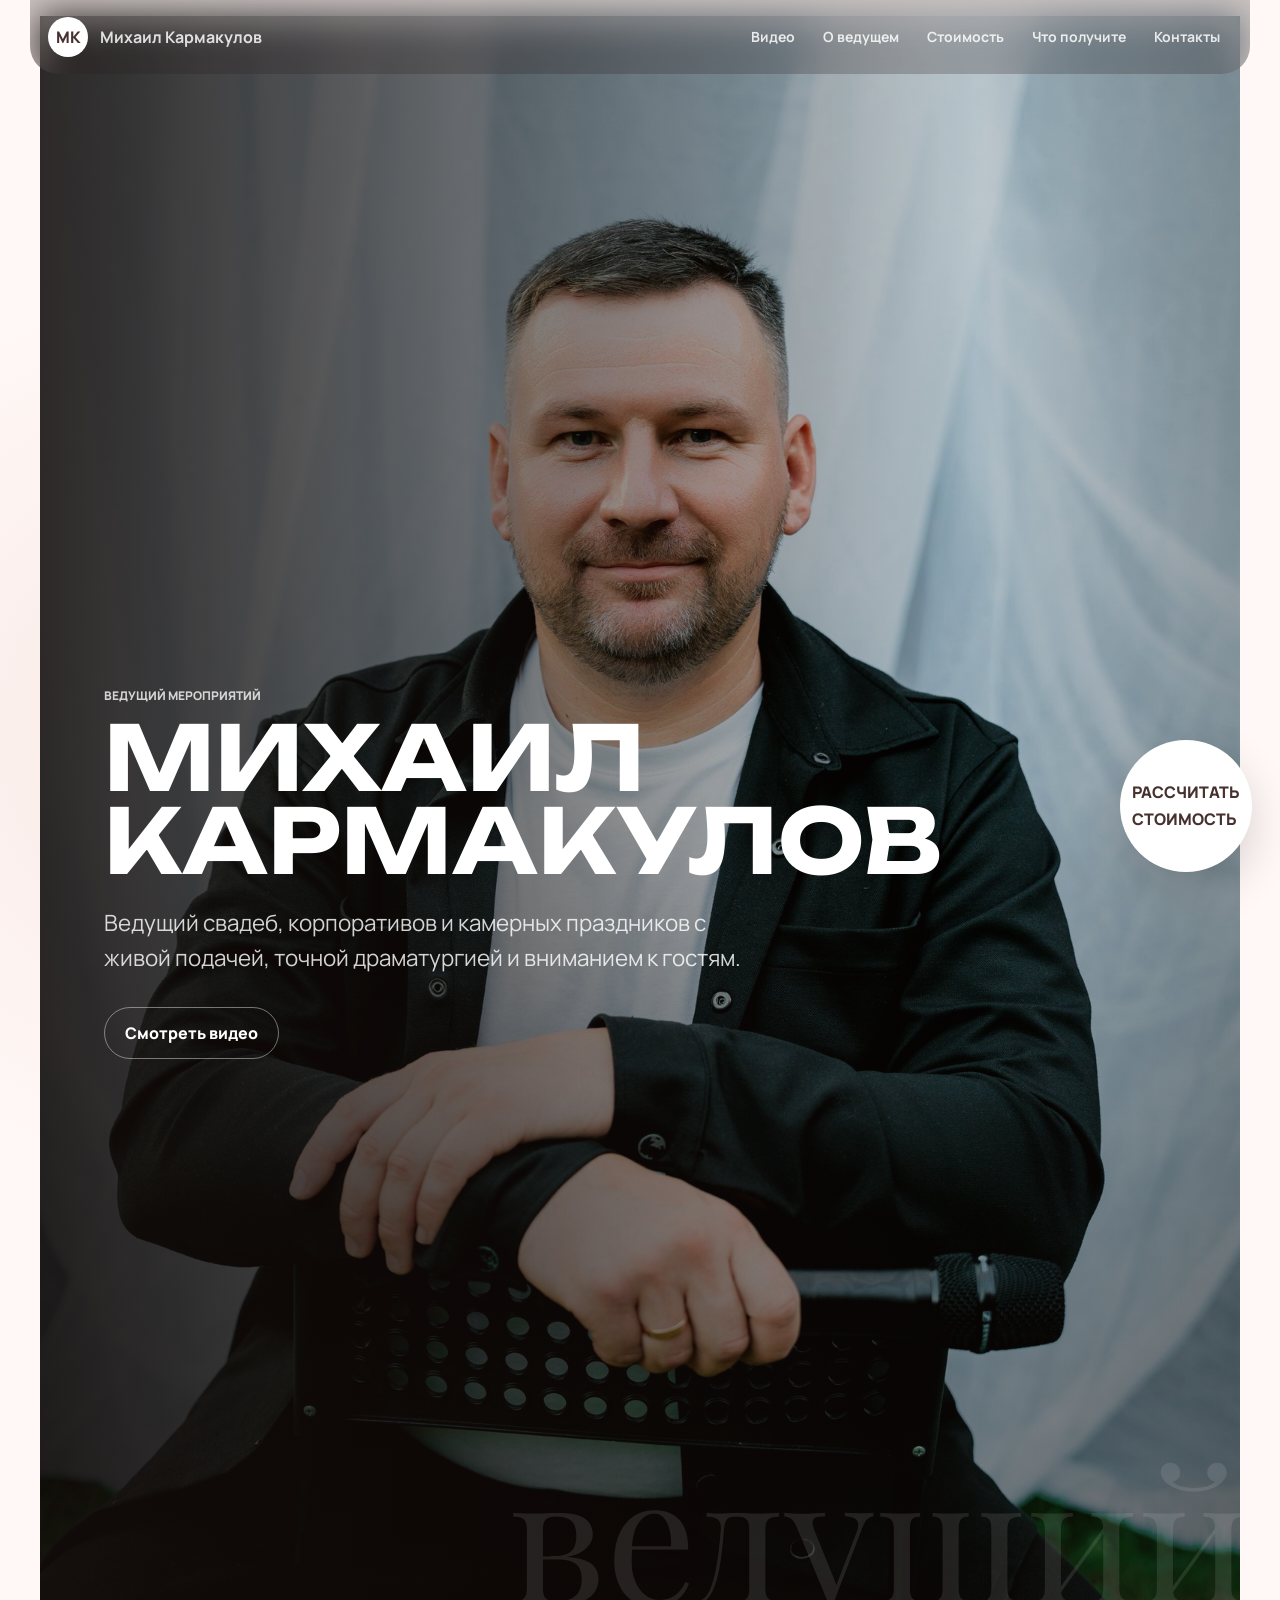
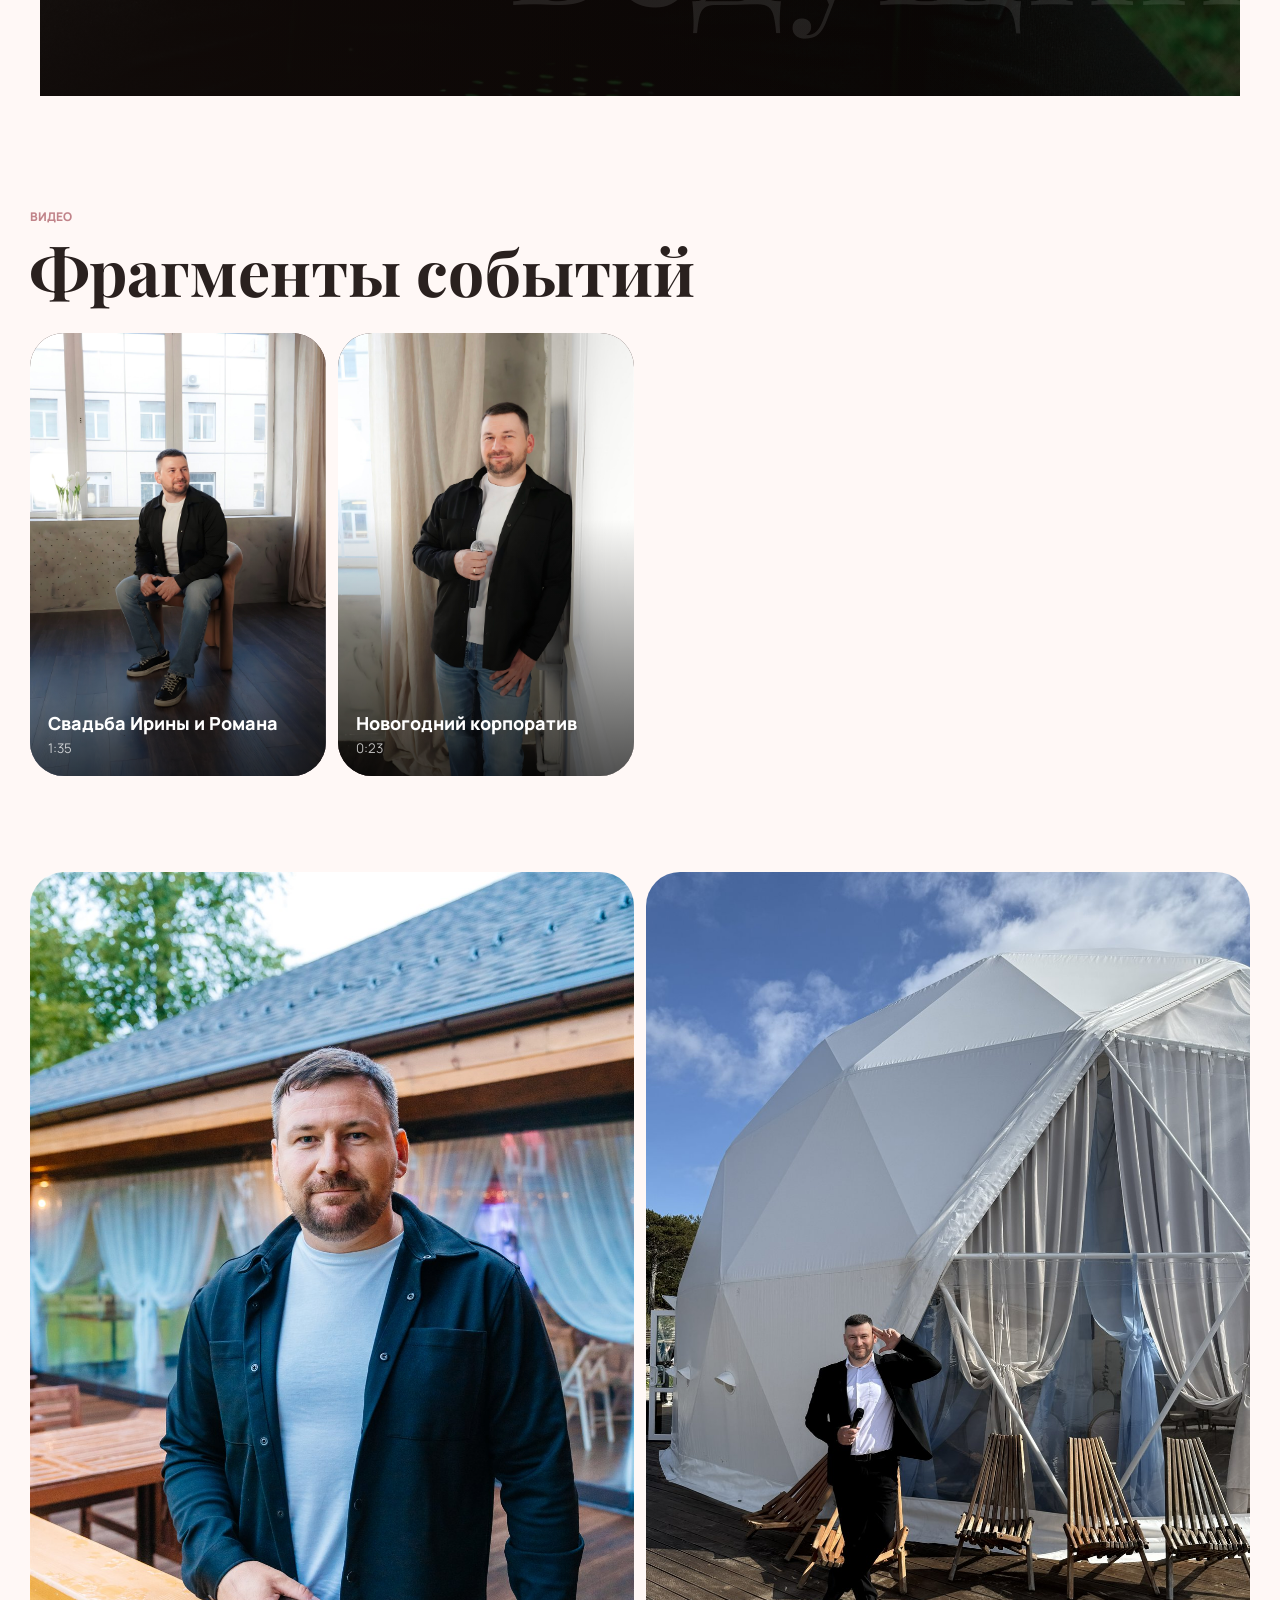
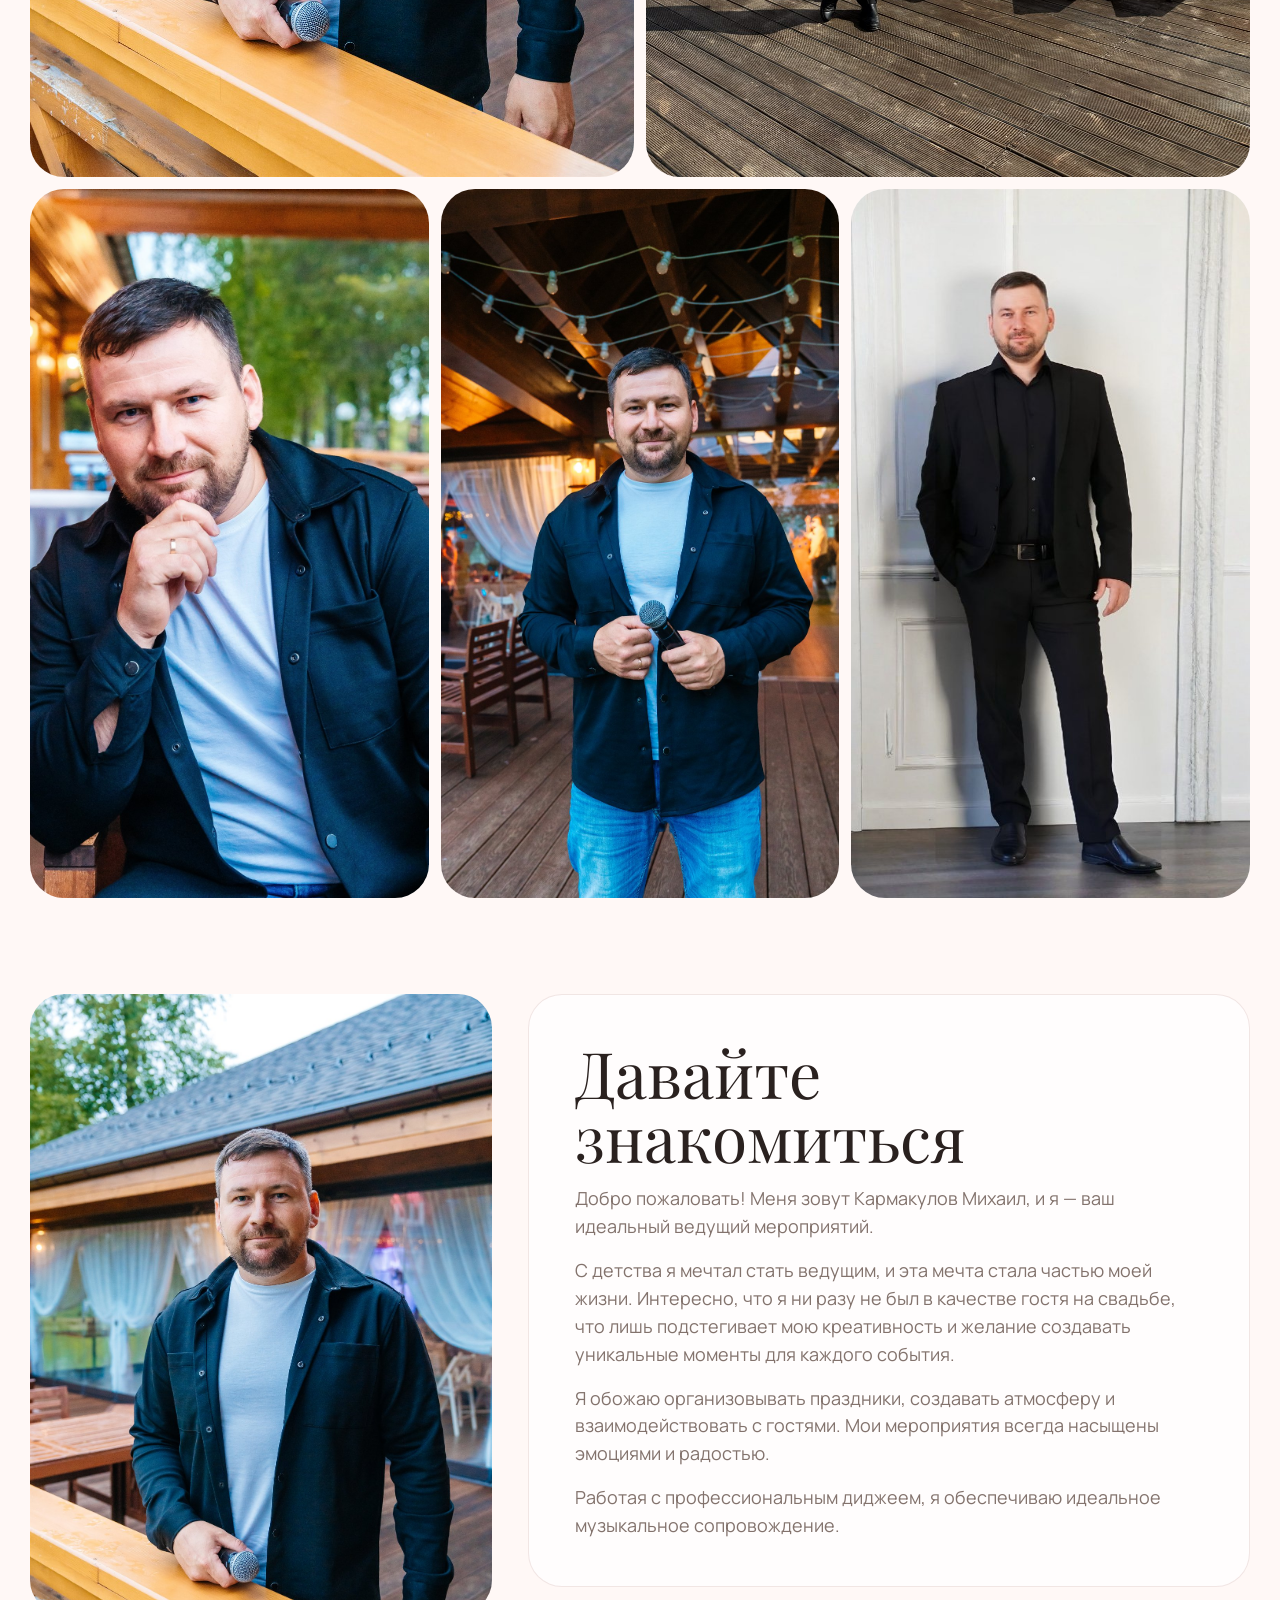
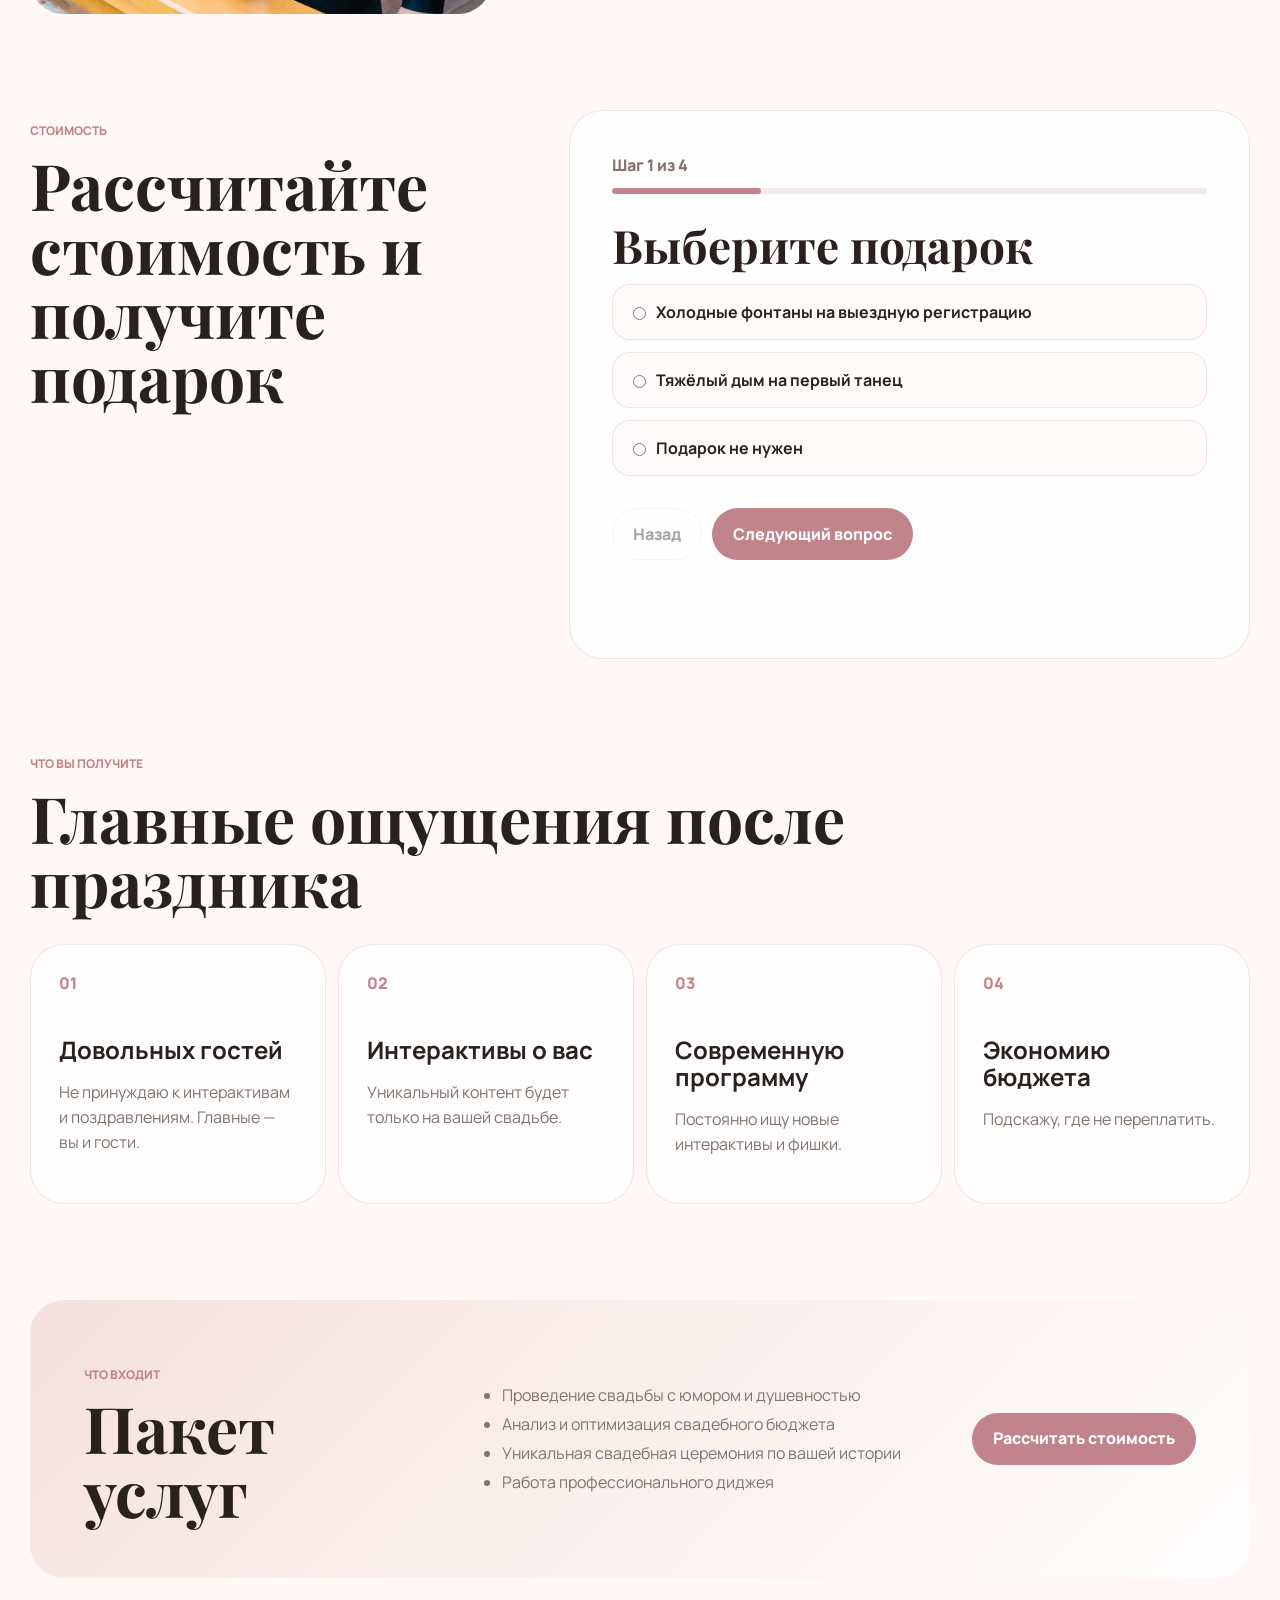
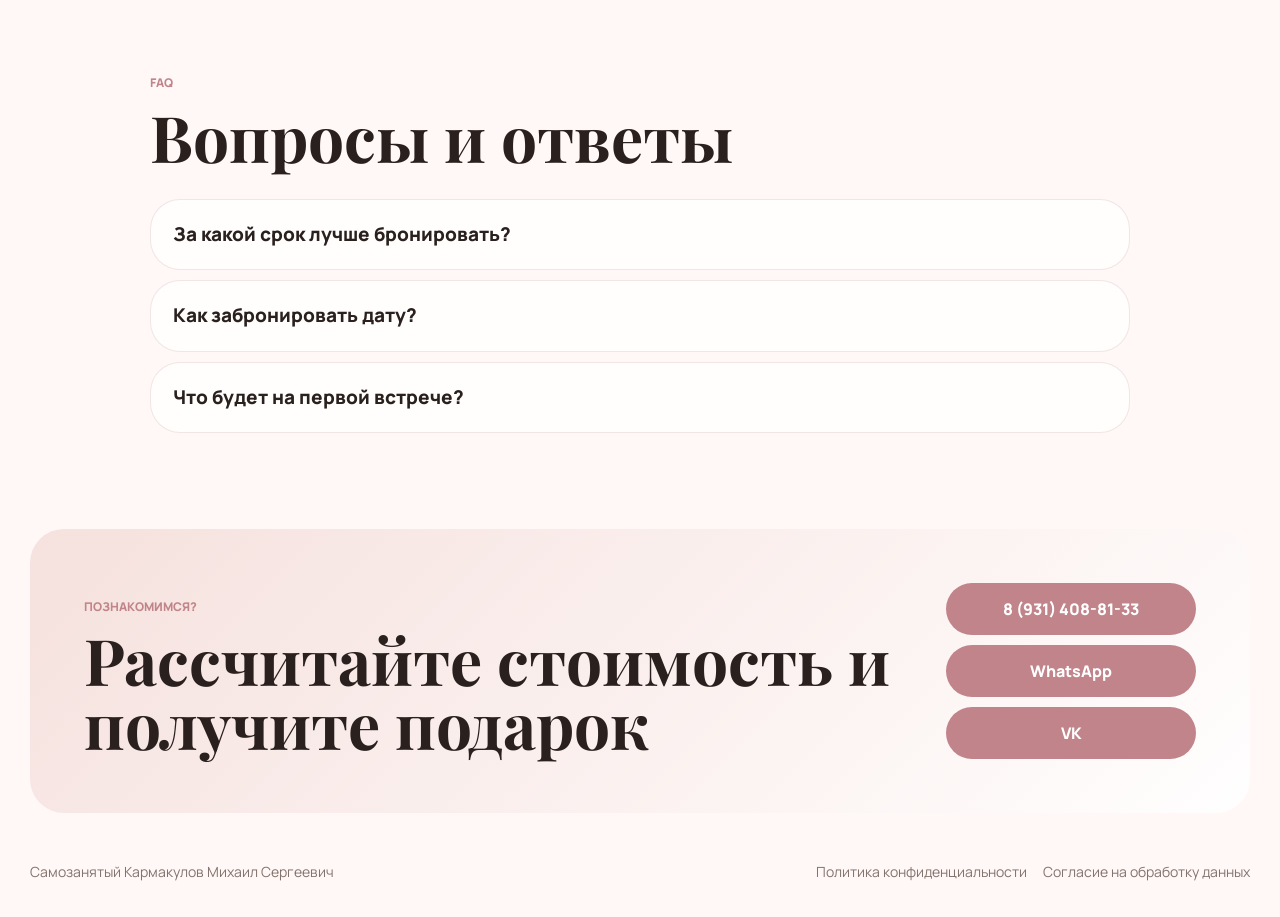
==== commit 4a6c304c: "Add new Mikhail photos" ====
--- a/index.html
+++ b/index.html
@@ -7,7 +7,7 @@
   <link rel="preconnect" href="https://fonts.googleapis.com">
   <link rel="preconnect" href="https://fonts.gstatic.com" crossorigin>
   <link href="https://fonts.googleapis.com/css2?family=Manrope:wght@400;500;600;700;800&family=Playfair+Display:wght@600;700&family=Unbounded:wght@500;700&display=swap" rel="stylesheet">
-  <link rel="stylesheet" href="styles.css?v=mobile-premium-7">
+  <link rel="stylesheet" href="styles.css?v=mobile-premium-8">
 </head>
 <body class="v5">
   <header class="site-header"><a class="brand" href="index.html"><span>MK</span><strong>Михаил Кармакулов</strong></a><button class="menu" type="button" aria-label="Открыть меню"><span></span><span></span></button><nav class="nav"><a href="#video">Видео</a><a href="#about">О ведущем</a><a href="#quiz">Стоимость</a><a href="#benefits">Что получите</a><a href="#contacts">Контакты</a></nav></header>
@@ -15,8 +15,8 @@
     <a class="floating-cost button primary circle" href="#quiz"><span>Рассчитать</span><span>стоимость</span></a>
     <section class="hero ceremony-hero"><figure class="hero-photo"><img src="assets/mikhail-portrait.jpg" alt="Михаил Кармакулов"></figure><div class="hero-copy"><p class="eyebrow">Ведущий мероприятий</p><h1><span>МИХАИЛ</span> <span>КАРМАКУЛОВ</span></h1><p class="lead">Ведущий свадеб, корпоративов и камерных праздников с живой подачей, точной драматургией и вниманием к гостям.</p><div class="actions"><a class="button ghost" href="#video">Смотреть видео</a></div></div></section>
     <section class="video section" id="video"><div class="section-title"><p class="eyebrow">Видео</p><h2>Фрагменты событий</h2></div><div class="video-grid"><button class="video-card" data-title="Свадьба Ирины и Романа"><img src="assets/video-2.jpg" alt=""><span>Свадьба Ирины и Романа</span><small>1:35</small></button><button class="video-card" data-title="Новогодний корпоратив"><img src="assets/video-3.jpg" alt=""><span>Новогодний корпоратив</span><small>0:23</small></button></div></section>
-    <section class="photo-story section"><figure><img src="assets/mikhail-seated.jpg" alt="Портрет Михаила Кармакулова"></figure><figure><img src="assets/mikhail-stage.jpg" alt="Михаил Кармакулов на мероприятии"></figure><figure><img src="assets/mikhail-portrait.jpg" alt="Михаил Кармакулов с микрофоном"></figure></section>
-    <section class="about section" id="about"><img src="assets/mikhail-seated.jpg" alt="Михаил Кармакулов"><div class="about-text"><p class="big">Давайте знакомиться</p><p>Добро пожаловать! Меня зовут Кармакулов Михаил, и я — ваш идеальный ведущий мероприятий.</p><p>С детства я мечтал стать ведущим, и эта мечта стала частью моей жизни. Интересно, что я ни разу не был в качестве гостя на свадьбе, что лишь подстегивает мою креативность и желание создавать уникальные моменты для каждого события.</p><p>Я обожаю организовывать праздники, создавать атмосферу и взаимодействовать с гостями. Мои мероприятия всегда насыщены эмоциями и радостью.</p><p>Работая с профессиональным диджеем, я обеспечиваю идеальное музыкальное сопровождение.</p></div></section>
+    <section class="photo-story section"><figure><img src="assets/mikhail-terrace.jpg" alt="Михаил Кармакулов на площадке"></figure><figure><img src="assets/mikhail-dome.jpg" alt="Михаил Кармакулов у свадебной площадки"></figure><figure><img src="assets/mikhail-close.jpg" alt="Портрет Михаила Кармакулова"></figure><figure><img src="assets/mikhail-evening.jpg" alt="Михаил Кармакулов с микрофоном"></figure><figure><img src="assets/mikhail-formal.jpg" alt="Михаил Кармакулов в костюме"></figure></section>
+    <section class="about section" id="about"><img src="assets/mikhail-terrace.jpg" alt="Михаил Кармакулов"><div class="about-text"><p class="big">Давайте знакомиться</p><p>Добро пожаловать! Меня зовут Кармакулов Михаил, и я — ваш идеальный ведущий мероприятий.</p><p>С детства я мечтал стать ведущим, и эта мечта стала частью моей жизни. Интересно, что я ни разу не был в качестве гостя на свадьбе, что лишь подстегивает мою креативность и желание создавать уникальные моменты для каждого события.</p><p>Я обожаю организовывать праздники, создавать атмосферу и взаимодействовать с гостями. Мои мероприятия всегда насыщены эмоциями и радостью.</p><p>Работая с профессиональным диджеем, я обеспечиваю идеальное музыкальное сопровождение.</p></div></section>
     <section class="quiz-wrap section" id="quiz"><div class="section-title"><p class="eyebrow">Стоимость</p><h2>Рассчитайте стоимость и получите подарок</h2></div><form class="quiz"><div class="progress"><span class="step-label">Шаг 1 из 4</span><i><b class="step-bar"></b></i></div><fieldset class="step active"><legend>Выберите подарок</legend><label><input required type="radio" name="gift" value="Фонтаны"> Холодные фонтаны на выездную регистрацию</label><label><input type="radio" name="gift" value="Дым"> Тяжёлый дым на первый танец</label><label><input type="radio" name="gift" value="Нет"> Подарок не нужен</label></fieldset><fieldset class="step"><legend>Мероприятие</legend><div class="choices"><label><input required type="radio" name="event" value="Свадьба"> Свадьба</label><label><input type="radio" name="event" value="Корпоратив"> Корпоратив</label><label><input type="radio" name="event" value="Юбилей"> Юбилей</label><label><input type="radio" name="event" value="Другое"> Другое</label></div><input type="date" name="date"></fieldset><fieldset class="step"><legend>Место и гости</legend><input required type="text" name="place" placeholder="Город или площадка"><div class="choices"><label><input required type="radio" name="guests" value="10-30"> 10-30</label><label><input type="radio" name="guests" value="30-50"> 30-50</label><label><input type="radio" name="guests" value="50-100"> 50-100</label><label><input type="radio" name="guests" value="100+"> 100+</label></div></fieldset><fieldset class="step"><legend>Контакт</legend><input required type="tel" name="phone" placeholder="Телефон или мессенджер"><label class="consent"><input required type="checkbox"> Согласен на обработку персональных данных</label></fieldset><div class="quiz-actions"><button class="button ghost prev-step" type="button">Назад</button><button class="button primary next-step" type="button">Следующий вопрос</button><button class="button primary submit-quiz hidden" type="submit">Узнать результат</button></div><p class="result"></p></form></section>
     <section class="benefits section" id="benefits"><div class="section-title"><p class="eyebrow">Что вы получите</p><h2>Главные ощущения после праздника</h2></div><div class="benefit-grid"><article><span>01</span><div><h3>Довольных гостей</h3><p>Не принуждаю к интерактивам и поздравлениям. Главные — вы и гости.</p></div></article><article><span>02</span><div><h3>Интерактивы о вас</h3><p>Уникальный контент будет только на вашей свадьбе.</p></div></article><article><span>03</span><div><h3>Современную программу</h3><p>Постоянно ищу новые интерактивы и фишки.</p></div></article><article><span>04</span><div><h3>Экономию бюджета</h3><p>Подскажу, где не переплатить.</p></div></article></div></section>
     <section class="package section"><div><p class="eyebrow">Что входит</p><h2>Пакет услуг</h2></div><ul><li>Проведение свадьбы с юмором и душевностью</li><li>Анализ и оптимизация свадебного бюджета</li><li>Уникальная свадебная церемония по вашей истории</li><li>Работа профессионального диджея</li></ul><a class="button primary" href="#quiz">Рассчитать стоимость</a></section>
--- a/styles.css
+++ b/styles.css
@@ -419,21 +419,24 @@
 
 .photo-story {
   display: grid;
-  grid-template-columns: .82fr 1.16fr .82fr;
+  grid-template-columns: repeat(6, 1fr);
   gap: 12px;
   align-items: stretch;
 }
 
 .photo-story figure {
-  min-height: 430px;
+  grid-column: span 2;
+  min-height: 390px;
   margin: 0;
   overflow: hidden;
   border-radius: var(--radius);
   background: var(--paper);
 }
 
+.photo-story figure:first-child,
 .photo-story figure:nth-child(2) {
-  min-height: 520px;
+  grid-column: span 3;
+  min-height: 560px;
 }
 
 .photo-story img {
@@ -442,9 +445,11 @@
   object-fit: cover;
 }
 
-.photo-story figure:first-child img { object-position: 50% 16%; }
+.photo-story figure:first-child img { object-position: 50% 18%; }
 .photo-story figure:nth-child(2) img { object-position: 50% 50%; }
-.photo-story figure:last-child img { object-position: 50% 18%; }
+.photo-story figure:nth-child(3) img { object-position: 50% 22%; }
+.photo-story figure:nth-child(4) img { object-position: 50% 16%; }
+.photo-story figure:last-child img { object-position: 50% 12%; }
 
 .about {
   display: grid;
@@ -956,4 +961,19 @@
     width: auto;
     font-size: 13px;
   }
-}
+
+  .photo-story {
+    grid-template-columns: 1fr;
+  }
+
+  .photo-story figure,
+  .photo-story figure:first-child,
+  .photo-story figure:nth-child(2) {
+    grid-column: 1 / -1;
+    min-height: 390px;
+  }
+
+  .about img {
+    object-position: 50% 16%;
+  }
+}
